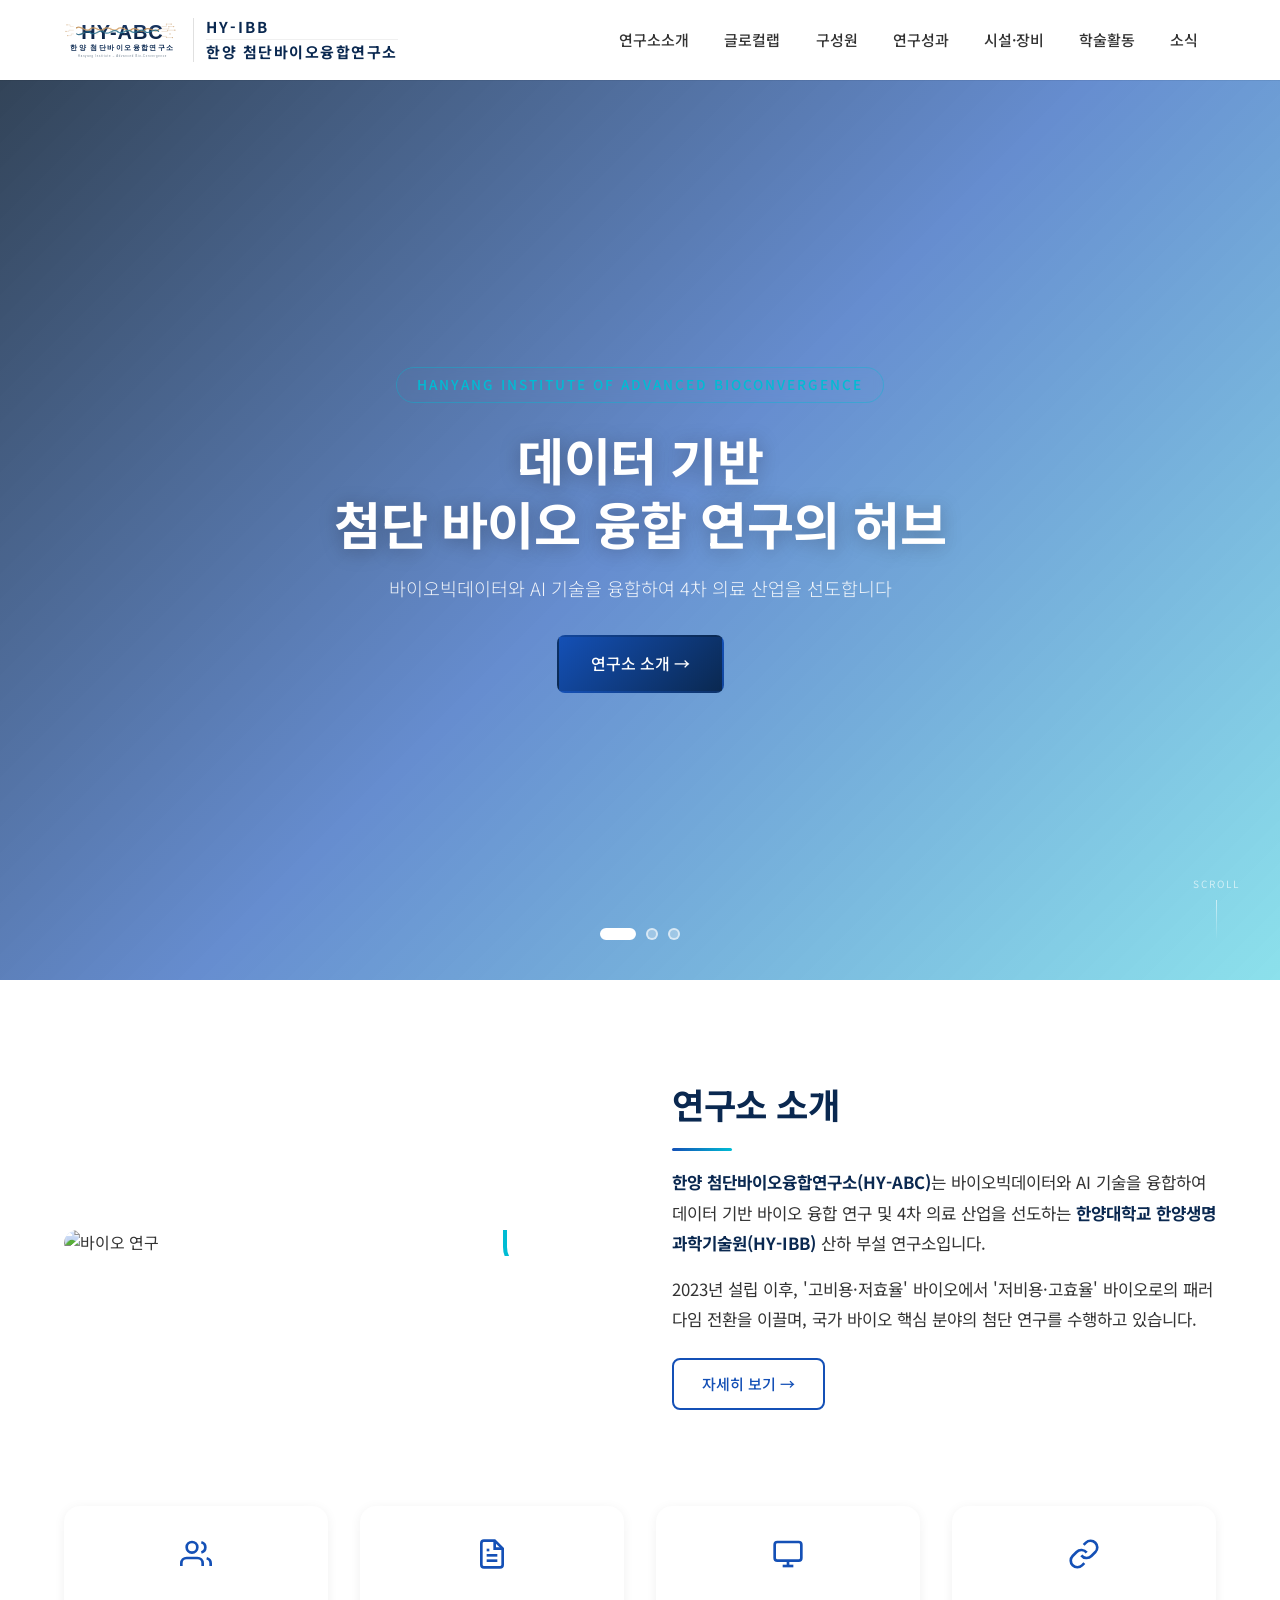
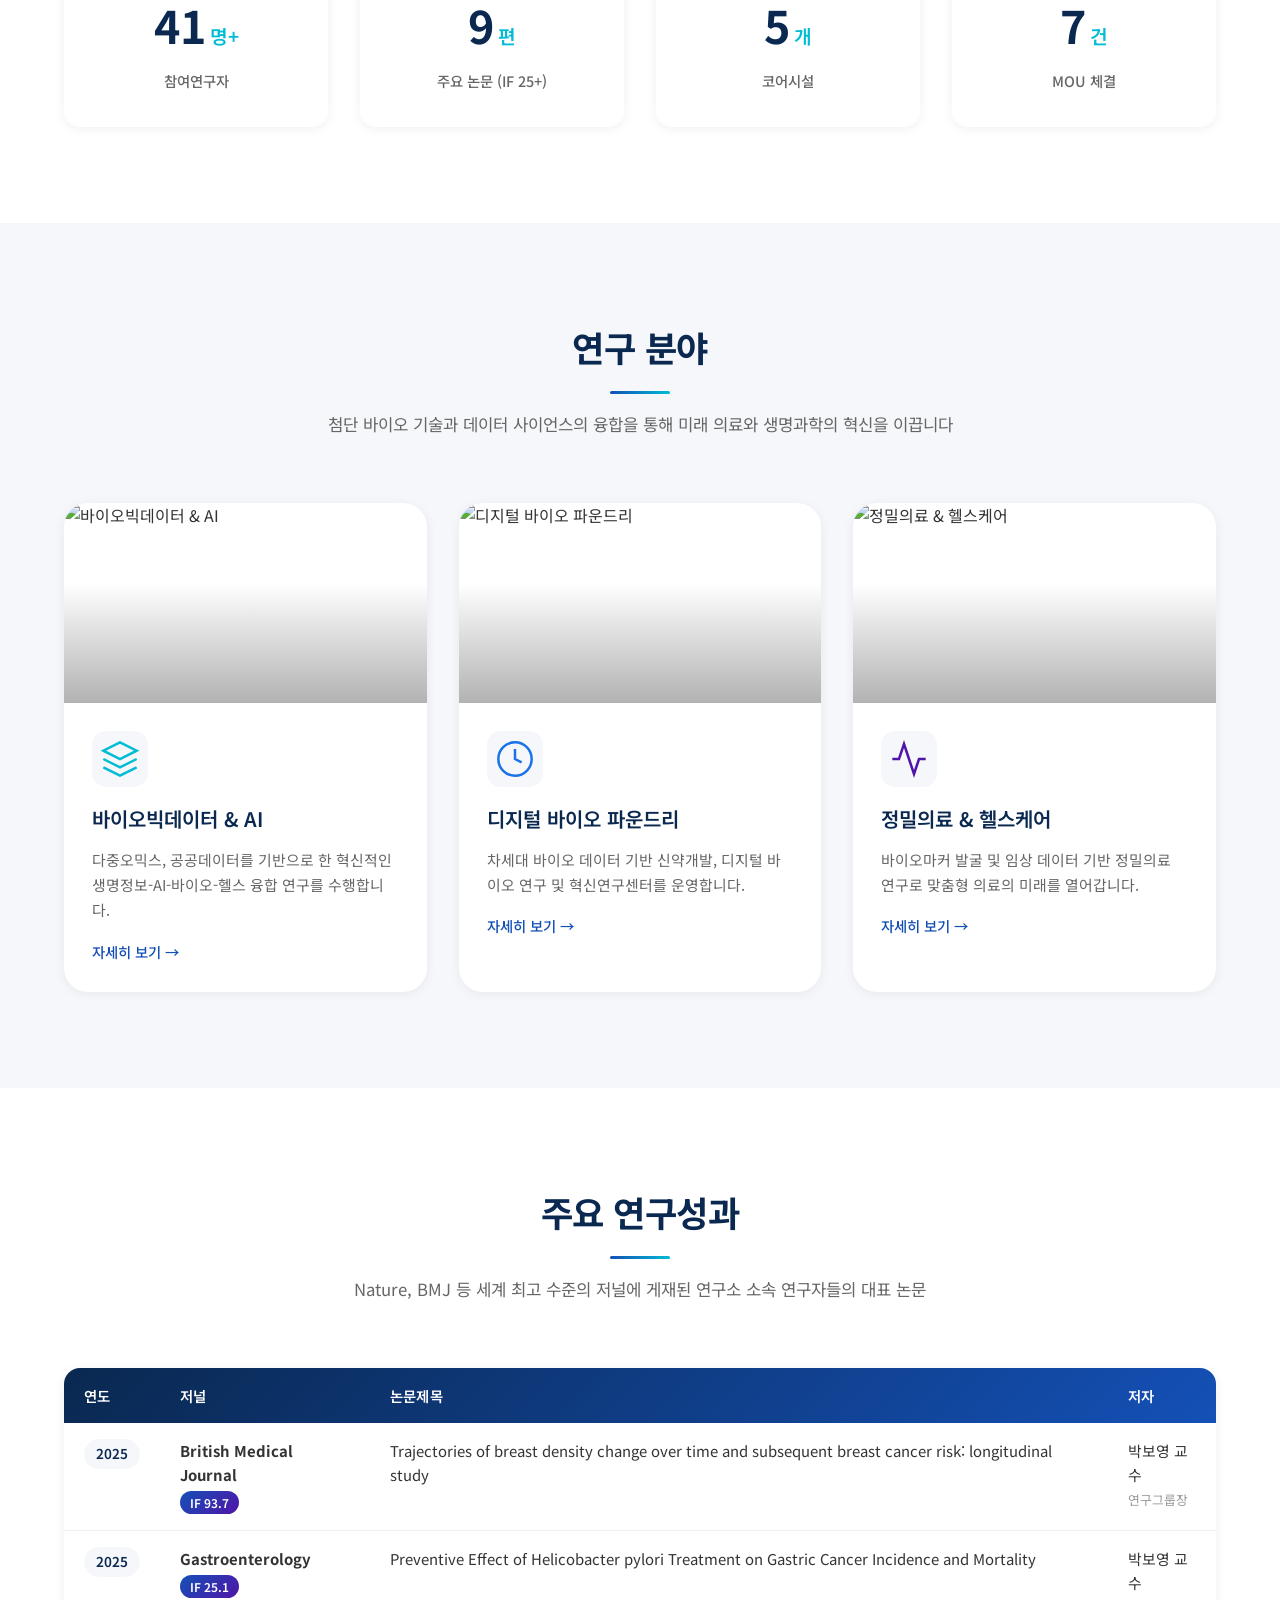
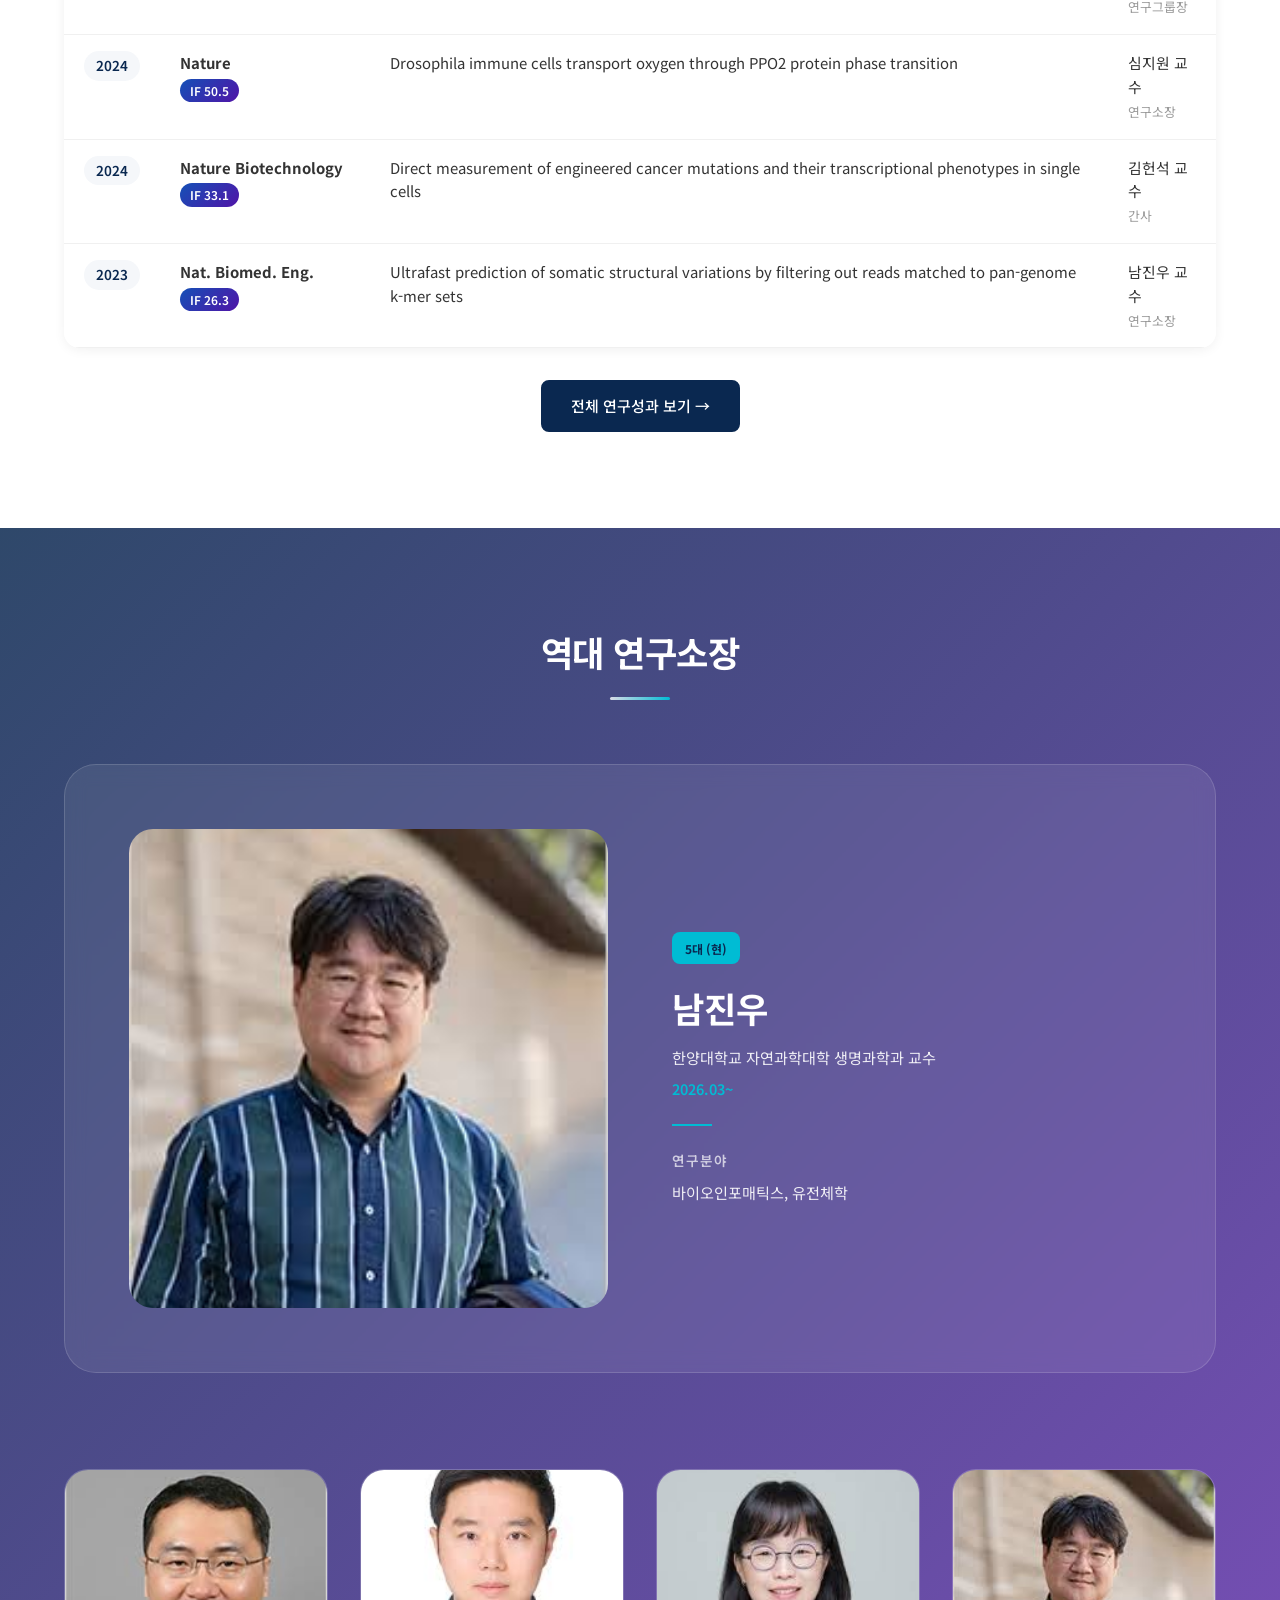
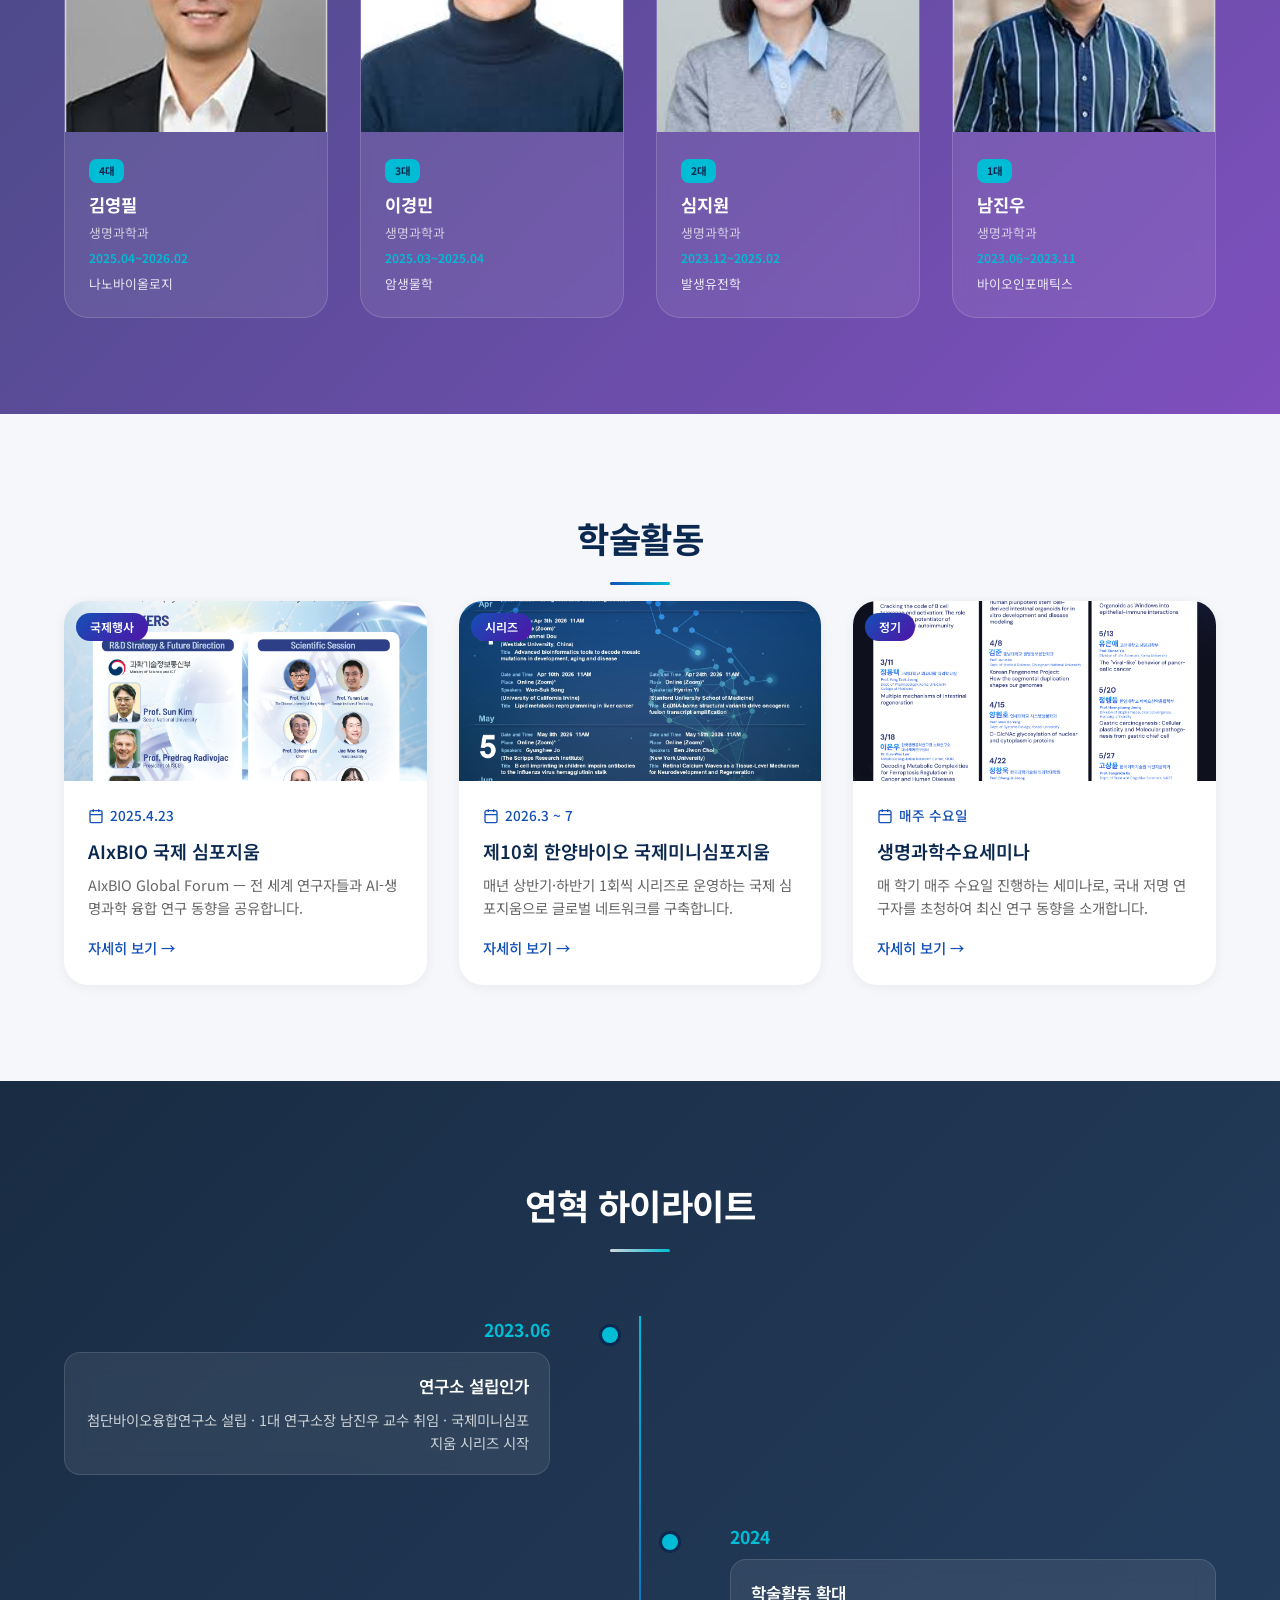
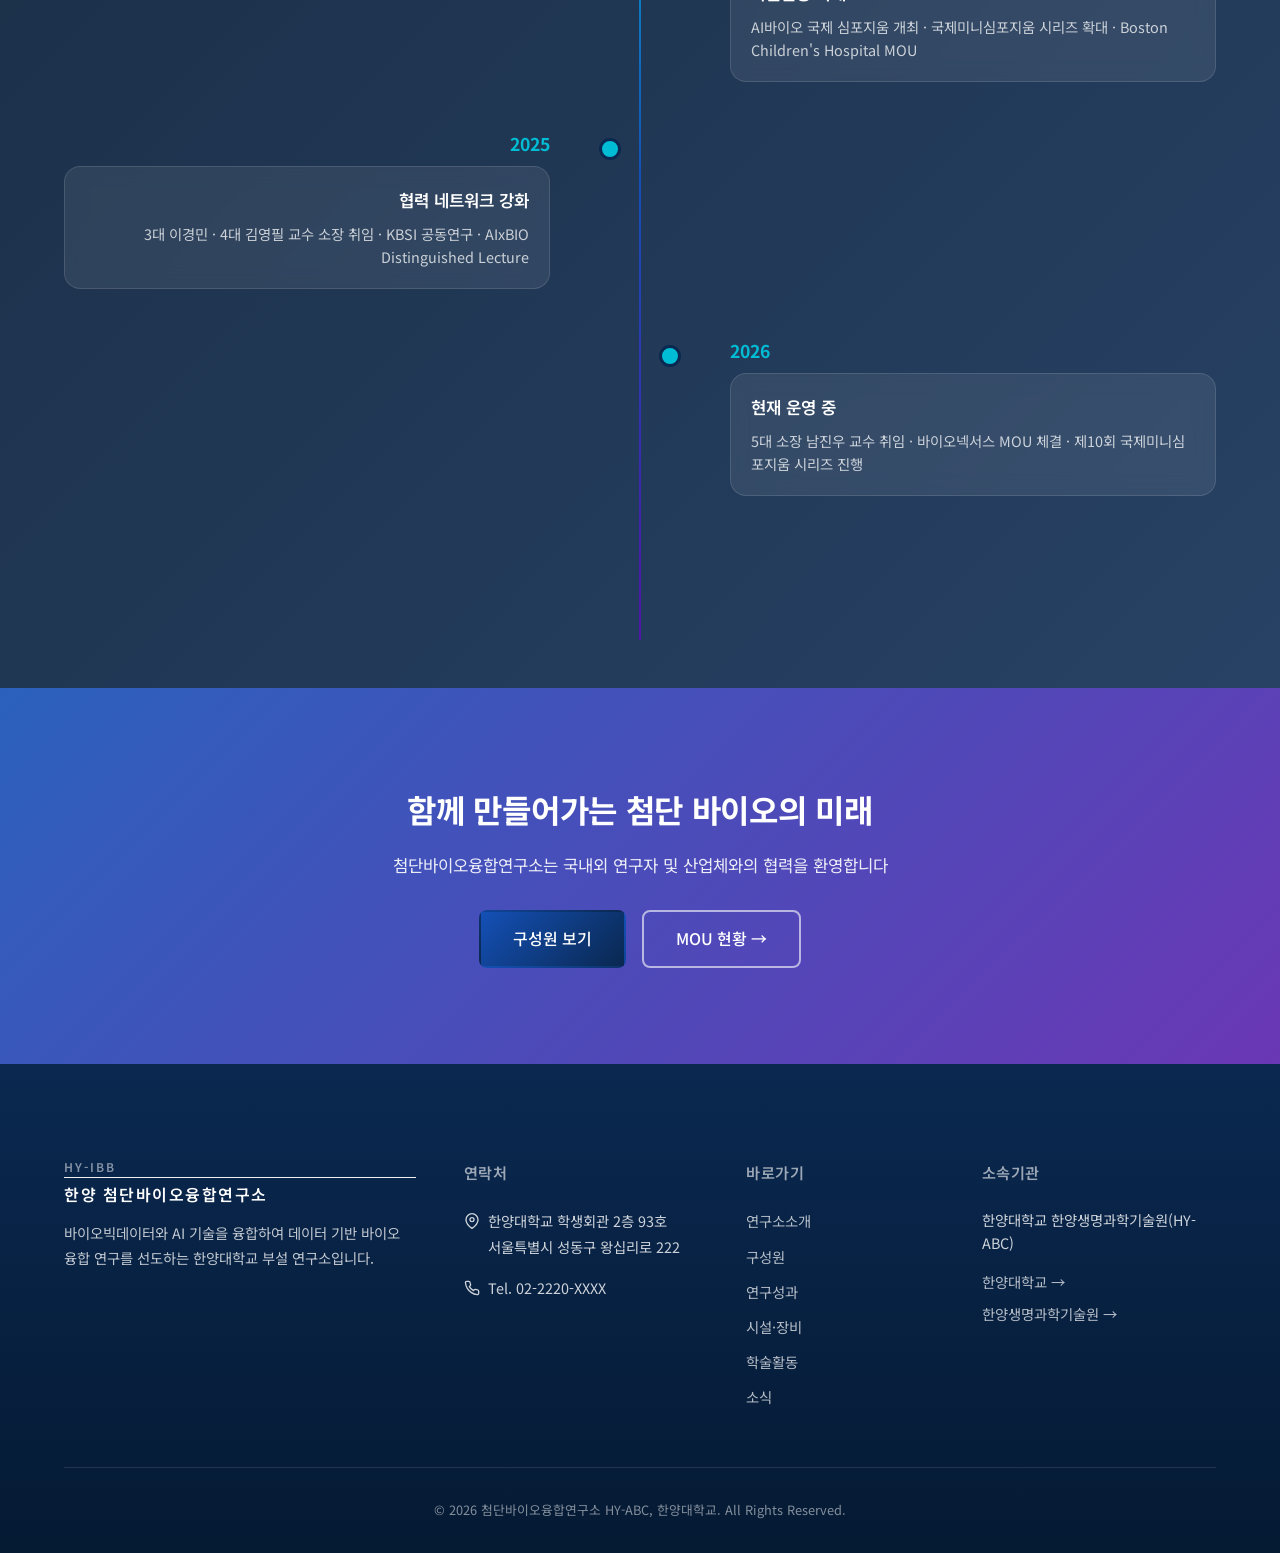
==== index.html @ 15fcab8e "보도자료: 같은 날·동일 사안 기사 통합(복수 원문 링크) 13→9카드 / 소식-갤러리 섹션 및 메뉴 삭제" ====
<!DOCTYPE html>
<html lang="ko">
<head>
    <meta charset="UTF-8">
    <meta name="viewport" content="width=device-width, initial-scale=1.0">
    <meta name="description" content="첨단바이오융합연구소(HY-ABC)는 바이오빅데이터와 AI 기술을 융합하여 데이터 기반 바이오 융합 연구를 선도하는 한양대학교 부설 연구소입니다.">
    <meta name="keywords" content="첨단바이오융합연구소, HY-ABC, 한양대학교, 바이오융합, AI, 생명과학">
    <meta name="author" content="HanYang Institute of Advanced BioConvergence">

    <!-- Open Graph Tags -->
    <meta property="og:type" content="website">
    <meta property="og:url" content="http://hi-abc.hanyang.ac.kr/">
    <meta property="og:title" content="첨단바이오융합연구소 - 한양대학교">
    <meta property="og:description" content="바이오빅데이터와 AI 기술을 융합하여 데이터 기반 바이오 융합 연구를 선도합니다.">
    <meta property="og:site_name" content="HY-ABC">

    <!-- Twitter Card Tags -->
    <meta name="twitter:card" content="summary_large_image">
    <meta name="twitter:title" content="첨단바이오융합연구소 - 한양대학교">
    <meta name="twitter:description" content="바이오빅데이터와 AI 기술을 융합하여 데이터 기반 바이오 융합 연구를 선도합니다.">

    <title>첨단바이오융합연구소 - HY-ABC, 한양대학교</title>

    <!-- Google Fonts -->
    <link rel="preconnect" href="https://fonts.googleapis.com">
    <link rel="preconnect" href="https://fonts.gstatic.com" crossorigin>
    <link href="https://fonts.googleapis.com/css2?family=Noto+Sans+KR:wght@300;400;500;600;700;900&display=swap" rel="stylesheet">

    <!-- CSS -->
    <link rel="stylesheet" href="css/style.css">
</head>
<body>
    <!-- Navigation -->
    <nav class="navbar navbar-main">
        <div class="container">
            <div class="navbar-brand">
                <a href="/" class="logo">
                    <img src="images/logo-hyabc.svg" alt="HY-ABC 한양 첨단바이오융합연구소" class="logo-img" style="height: 44px; width: auto;">
                    <span class="logo-text-group">
                        <span class="logo-subtitle">HY-IBB</span>
                        <span class="logo-text">한양 첨단바이오융합연구소</span>
                    </span>
                </a>
            </div>

            <button class="navbar-toggle" id="navbarToggle" aria-label="메뉴 열기">
                <span></span>
                <span></span>
                <span></span>
            </button>

            <ul class="navbar-menu" id="navbarMenu">
                <li class="nav-item dropdown">
                    <a href="pages/about.html" class="nav-link">연구소소개</a>
                    <ul class="dropdown-menu">
                        <li><a href="pages/about.html#intro">인사말</a></li>
                        <li><a href="pages/about.html#vision">설립목적</a></li>
                        <li><a href="pages/about.html#history">연혁</a></li>
                        <li><a href="pages/about.html#organization">조직도</a></li>
                    </ul>
                </li>
                <li class="nav-item dropdown">
                    <a href="pages/glocallab.html" class="nav-link">글로컬랩</a>
                    <ul class="dropdown-menu">
                        <li><a href="pages/glocallab.html#overview">과제개요</a></li>
                        <li><a href="pages/glocallab.html#strategy">3대 전략</a></li>
                        <li><a href="pages/glocallab.html#groups">핵심연구그룹</a></li>
                        <li><a href="pages/glocallab.html#valley">EAST-ARC Valley</a></li>
                        <li><a href="pages/glocallab.html#goals">성과목표</a></li>
                        <li><a href="pages/glocallab.html#governance">거버넌스</a></li>
                    </ul>
                </li>
                <li class="nav-item dropdown">
                    <a href="pages/members.html" class="nav-link">구성원</a>
                    <ul class="dropdown-menu">
                        <li><a href="pages/members.html#directors">연구소장</a></li>
                        <li><a href="pages/members.html#researchers">참여연구자</a></li>
                    </ul>
                </li>
                <li class="nav-item dropdown">
                    <a href="pages/research.html" class="nav-link">연구성과</a>
                    <ul class="dropdown-menu">
                        <li><a href="pages/research.html#publications">주요논문</a></li>
                        <li><a href="pages/research.html#projects">연구과제</a></li>
                    </ul>
                </li>
                <li class="nav-item dropdown">
                    <a href="pages/facilities.html" class="nav-link">시설·장비</a>
                    <ul class="dropdown-menu">
                        <li><a href="pages/facilities.html#infrastructure">인프라현황</a></li>
                        <li><a href="pages/facilities.html#core">코어시설</a></li>
                        <li><a href="pages/facilities.html#openlab">오픈랩</a></li>
                    </ul>
                </li>
                <li class="nav-item dropdown">
                    <a href="pages/activities.html" class="nav-link">학술활동</a>
                    <ul class="dropdown-menu">
                        <li><a href="pages/activities.html#symposium">국제심포지움</a></li>
                        <li><a href="pages/activities.html#minisymposium">미니심포지움</a></li>
                        <li><a href="pages/activities.html#seminar">세미나</a></li>
                        <li><a href="pages/activities.html#workshop">워크숍</a></li>
                    </ul>
                </li>
                <li class="nav-item dropdown">
                    <a href="pages/news.html" class="nav-link">소식</a>
                    <ul class="dropdown-menu">
                        <li><a href="pages/news.html#notice">공지사항</a></li>
                        <li><a href="pages/news.html#press">보도자료</a></li>
                        <li><a href="pages/news.html#mou">MOU</a></li>
                        <li><a href="pages/news.html#publications">발간물</a></li>
                    </ul>
                </li>
            </ul>
        </div>
    </nav>

    <!-- Hero Slider Section -->
    <section class="hero-slider" id="heroSlider">
        <!-- Slide 1: DNA/Genomics -->
        <div class="hero-slide active">
            <div class="hero-bg-image" style="background-image: url('https://images.unsplash.com/photo-1532187863486-abf9dbad1b69?w=1920&q=80');"></div>
            <div class="hero-overlay hero-overlay-blue"></div>
            <div class="hero-content">
                <p class="hero-tag">HanYang Institute of Advanced BioConvergence</p>
                <h1 class="hero-title">데이터 기반<br>첨단 바이오 융합 연구의 허브</h1>
                <p class="hero-subtitle">바이오빅데이터와 AI 기술을 융합하여 4차 의료 산업을 선도합니다</p>
                <a href="pages/about.html" class="btn btn-hero btn-primary">연구소 소개 →</a>
            </div>
        </div>

        <!-- Slide 2: AI & Data -->
        <div class="hero-slide">
            <div class="hero-bg-image" style="background-image: url('https://images.unsplash.com/photo-1507003211169-0a1dd7228f2d?w=1920&q=80');"></div>
            <div class="hero-overlay hero-overlay-purple"></div>
            <div class="hero-content">
                <p class="hero-tag">AIxBIO International Symposium</p>
                <h1 class="hero-title">AIxBIO:<br>AI와 생명과학의 만남</h1>
                <p class="hero-subtitle">국제 심포지움 및 미니심포지움 시리즈 운영</p>
                <a href="pages/activities.html" class="btn btn-hero btn-primary">학술활동 보기 →</a>
            </div>
        </div>

        <!-- Slide 3: Lab Infrastructure -->
        <div class="hero-slide">
            <div class="hero-bg-image" style="background-image: url('https://images.unsplash.com/photo-1581093458791-9d42e3c7e117?w=1920&q=80');"></div>
            <div class="hero-overlay hero-overlay-teal"></div>
            <div class="hero-content">
                <p class="hero-tag">Core Research Facilities</p>
                <h1 class="hero-title">세계적 수준의<br>연구 인프라</h1>
                <p class="hero-subtitle">유전체 · 이미징 · 컴퓨팅 · 바이오뱅킹 코어 시설 운영</p>
                <a href="pages/facilities.html" class="btn btn-hero btn-primary">시설 안내 →</a>
            </div>
        </div>

        <!-- Slider Controls -->
        <div class="slider-controls">
            <button class="slider-dot active" data-slide="0" aria-label="슬라이드 1"></button>
            <button class="slider-dot" data-slide="1" aria-label="슬라이드 2"></button>
            <button class="slider-dot" data-slide="2" aria-label="슬라이드 3"></button>
        </div>

        <!-- Scroll indicator -->
        <div class="scroll-indicator">
            <span>SCROLL</span>
            <div class="scroll-line"></div>
        </div>
    </section>

    <!-- About Brief Section -->
    <section class="section section-about animate-on-scroll" id="aboutSection">
        <div class="container">
            <div class="about-content-grid">
                <div class="about-image-col">
                    <div class="about-image-wrapper">
                        <img src="https://images.unsplash.com/photo-1582719471384-894fbb16e074?w=800&q=80" alt="바이오 연구" class="about-main-image" loading="lazy">
                        <div class="about-image-accent"></div>
                    </div>
                </div>
                <div class="about-text-col">
                    <h2 class="section-title section-title-left">연구소 소개</h2>
                    <p class="intro-text intro-text-left">
                        <strong>한양 첨단바이오융합연구소(HY-ABC)</strong>는 바이오빅데이터와 AI 기술을 융합하여 데이터 기반 바이오 융합 연구 및 4차 의료 산업을 선도하는 <strong>한양대학교 한양생명과학기술원(HY-IBB)</strong> 산하 부설 연구소입니다.
                    </p>
                    <p class="intro-text intro-text-left" style="margin-top: 1rem;">
                        2023년 설립 이후, '고비용·저효율' 바이오에서 '저비용·고효율' 바이오로의 패러다임 전환을 이끌며, 국가 바이오 핵심 분야의 첨단 연구를 수행하고 있습니다.
                    </p>
                    <a href="pages/about.html" class="btn btn-outline" style="margin-top: 1.5rem;">자세히 보기 →</a>
                </div>
            </div>

            <div class="stats-grid animate-on-scroll" id="statsGrid">
                <div class="stat-card">
                    <div class="stat-icon">
                        <svg width="32" height="32" viewBox="0 0 24 24" fill="none" stroke="#1450b6" stroke-width="2"><path d="M17 21v-2a4 4 0 0 0-4-4H5a4 4 0 0 0-4 4v2"/><circle cx="9" cy="7" r="4"/><path d="M23 21v-2a4 4 0 0 0-3-3.87"/><path d="M16 3.13a4 4 0 0 1 0 7.75"/></svg>
                    </div>
                    <div class="stat-number" data-target="41">0</div>
                    <span class="stat-unit">명+</span>
                    <p class="stat-label">참여연구자</p>
                </div>
                <div class="stat-card">
                    <div class="stat-icon">
                        <svg width="32" height="32" viewBox="0 0 24 24" fill="none" stroke="#1450b6" stroke-width="2"><path d="M14 2H6a2 2 0 0 0-2 2v16a2 2 0 0 0 2 2h12a2 2 0 0 0 2-2V8z"/><path d="M14 2v6h6"/><path d="M16 13H8"/><path d="M16 17H8"/><path d="M10 9H8"/></svg>
                    </div>
                    <div class="stat-number" data-target="9">0</div>
                    <span class="stat-unit">편</span>
                    <p class="stat-label">주요 논문 (IF 25+)</p>
                </div>
                <div class="stat-card">
                    <div class="stat-icon">
                        <svg width="32" height="32" viewBox="0 0 24 24" fill="none" stroke="#1450b6" stroke-width="2"><rect x="2" y="3" width="20" height="14" rx="2" ry="2"/><line x1="8" y1="21" x2="16" y2="21"/><line x1="12" y1="17" x2="12" y2="21"/></svg>
                    </div>
                    <div class="stat-number" data-target="5">0</div>
                    <span class="stat-unit">개</span>
                    <p class="stat-label">코어시설</p>
                </div>
                <div class="stat-card">
                    <div class="stat-icon">
                        <svg width="32" height="32" viewBox="0 0 24 24" fill="none" stroke="#1450b6" stroke-width="2"><path d="M10 13a5 5 0 0 0 7.54.54l3-3a5 5 0 0 0-7.07-7.07l-1.72 1.71"/><path d="M14 11a5 5 0 0 0-7.54-.54l-3 3a5 5 0 0 0 7.07 7.07l1.71-1.71"/></svg>
                    </div>
                    <div class="stat-number" data-target="7">0</div>
                    <span class="stat-unit">건</span>
                    <p class="stat-label">MOU 체결</p>
                </div>
            </div>
        </div>
    </section>

    <!-- Research Areas Section -->
    <section class="section section-research-areas animate-on-scroll">
        <div class="container">
            <h2 class="section-title">연구 분야</h2>
            <p class="section-desc">첨단 바이오 기술과 데이터 사이언스의 융합을 통해 미래 의료와 생명과학의 혁신을 이끕니다</p>

            <div class="research-grid">
                <div class="research-card animate-card">
                    <div class="research-card-image">
                        <img src="https://images.unsplash.com/photo-1614935151651-0bea6508db6b?w=600&q=80" alt="바이오빅데이터 & AI" loading="lazy">
                        <div class="research-card-image-overlay"></div>
                    </div>
                    <div class="research-card-body">
                        <div class="research-card-icon">
                            <svg width="40" height="40" viewBox="0 0 24 24" fill="none" stroke="#00bcd4" stroke-width="1.5"><path d="M12 2L2 7l10 5 10-5-10-5z"/><path d="M2 17l10 5 10-5"/><path d="M2 12l10 5 10-5"/></svg>
                        </div>
                        <h3>바이오빅데이터 & AI</h3>
                        <p>다중오믹스, 공공데이터를 기반으로 한 혁신적인 생명정보-AI-바이오-헬스 융합 연구를 수행합니다.</p>
                        <span class="research-card-link">자세히 보기 →</span>
                    </div>
                </div>

                <div class="research-card animate-card">
                    <div class="research-card-image">
                        <img src="https://images.unsplash.com/photo-1579154204601-01588f351e67?w=600&q=80" alt="디지털 바이오 파운드리" loading="lazy">
                        <div class="research-card-image-overlay"></div>
                    </div>
                    <div class="research-card-body">
                        <div class="research-card-icon">
                            <svg width="40" height="40" viewBox="0 0 24 24" fill="none" stroke="#1a73e8" stroke-width="1.5"><circle cx="12" cy="12" r="10"/><path d="M12 6v6l4 2"/></svg>
                        </div>
                        <h3>디지털 바이오 파운드리</h3>
                        <p>차세대 바이오 데이터 기반 신약개발, 디지털 바이오 연구 및 혁신연구센터를 운영합니다.</p>
                        <span class="research-card-link">자세히 보기 →</span>
                    </div>
                </div>

                <div class="research-card animate-card">
                    <div class="research-card-image">
                        <img src="https://images.unsplash.com/photo-1576086213369-97a306d36557?w=600&q=80" alt="정밀의료 & 헬스케어" loading="lazy">
                        <div class="research-card-image-overlay"></div>
                    </div>
                    <div class="research-card-body">
                        <div class="research-card-icon">
                            <svg width="40" height="40" viewBox="0 0 24 24" fill="none" stroke="#5014a8" stroke-width="1.5"><path d="M22 12h-4l-3 9L9 3l-3 9H2"/></svg>
                        </div>
                        <h3>정밀의료 & 헬스케어</h3>
                        <p>바이오마커 발굴 및 임상 데이터 기반 정밀의료 연구로 맞춤형 의료의 미래를 열어갑니다.</p>
                        <span class="research-card-link">자세히 보기 →</span>
                    </div>
                </div>
            </div>
        </div>
    </section>

    <!-- Key Publications Section -->
    <section class="section section-publications animate-on-scroll" id="publicationsSection">
        <div class="container">
            <h2 class="section-title">주요 연구성과</h2>
            <p class="section-desc">Nature, BMJ 등 세계 최고 수준의 저널에 게재된 연구소 소속 연구자들의 대표 논문</p>

            <div class="publications-table-wrapper">
                <table class="publications-table">
                    <thead>
                        <tr>
                            <th>연도</th>
                            <th>저널</th>
                            <th>논문제목</th>
                            <th>저자</th>
                        </tr>
                    </thead>
                    <tbody>
                        <tr>
                            <td><span class="year-badge">2025</span></td>
                            <td><strong>British Medical Journal</strong><br><span class="impact-factor">IF 93.7</span></td>
                            <td>Trajectories of breast density change over time and subsequent breast cancer risk: longitudinal study</td>
                            <td>박보영 교수<br><small class="text-muted">연구그룹장</small></td>
                        </tr>
                        <tr>
                            <td><span class="year-badge">2025</span></td>
                            <td><strong>Gastroenterology</strong><br><span class="impact-factor">IF 25.1</span></td>
                            <td>Preventive Effect of Helicobacter pylori Treatment on Gastric Cancer Incidence and Mortality</td>
                            <td>박보영 교수<br><small class="text-muted">연구그룹장</small></td>
                        </tr>
                        <tr>
                            <td><span class="year-badge">2024</span></td>
                            <td><strong>Nature</strong><br><span class="impact-factor">IF 50.5</span></td>
                            <td>Drosophila immune cells transport oxygen through PPO2 protein phase transition</td>
                            <td>심지원 교수<br><small class="text-muted">연구소장</small></td>
                        </tr>
                        <tr>
                            <td><span class="year-badge">2024</span></td>
                            <td><strong>Nature Biotechnology</strong><br><span class="impact-factor">IF 33.1</span></td>
                            <td>Direct measurement of engineered cancer mutations and their transcriptional phenotypes in single cells</td>
                            <td>김헌석 교수<br><small class="text-muted">간사</small></td>
                        </tr>
                        <tr>
                            <td><span class="year-badge">2023</span></td>
                            <td><strong>Nat. Biomed. Eng.</strong><br><span class="impact-factor">IF 26.3</span></td>
                            <td>Ultrafast prediction of somatic structural variations by filtering out reads matched to pan-genome k-mer sets</td>
                            <td>남진우 교수<br><small class="text-muted">연구소장</small></td>
                        </tr>
                    </tbody>
                </table>
            </div>

            <div class="section-cta">
                <a href="pages/research.html" class="btn btn-secondary">전체 연구성과 보기 →</a>
            </div>
        </div>
    </section>

    <!-- Directors Section -->
    <section class="section section-directors animate-on-scroll" id="directorsSection">
        <div class="directors-bg-image" style="background-image: url('https://images.unsplash.com/photo-1557821552-17105176677c?w=1920&q=80');"></div>
        <div class="directors-bg-overlay"></div>
        <div class="container" style="position: relative; z-index: 2;">
            <h2 class="section-title section-title-white">역대 연구소장</h2>

            <!-- Current Director - Large Card -->
            <div class="current-director-card animate-card">
                <div class="director-card-image">
                    <img src="images/members/namjinwoo.jpg" alt="남진우 교수" loading="lazy">
                </div>
                <div class="director-card-content">
                    <div class="director-badge">5대 (현)</div>
                    <h3 class="director-name">남진우</h3>
                    <p class="director-title">한양대학교 자연과학대학 생명과학과 교수</p>
                    <p class="director-period">2026.03~</p>
                    <div class="director-divider"></div>
                    <h4 class="director-section-title">연구분야</h4>
                    <p class="director-research">바이오인포매틱스, 유전체학</p>
                </div>
            </div>

            <!-- Previous Directors - Grid -->
            <div class="previous-directors-grid">
                <!-- 4대 김영필 -->
                <div class="director-card-small animate-card">
                    <div class="director-card-small-image">
                        <img src="images/members/kimyoungpil.jpg" alt="김영필 교수" loading="lazy">
                    </div>
                    <div class="director-card-small-content">
                        <div class="director-badge-small">4대</div>
                        <h4 class="director-name-small">김영필</h4>
                        <p class="director-info-small">생명과학과</p>
                        <p class="director-period-small">2025.04~2026.02</p>
                        <p class="director-research-small">나노바이올로지</p>
                    </div>
                </div>

                <!-- 3대 이경민 -->
                <div class="director-card-small animate-card">
                    <div class="director-card-small-image">
                        <img src="images/members/leekyungmin.jpg" alt="이경민 교수" loading="lazy">
                    </div>
                    <div class="director-card-small-content">
                        <div class="director-badge-small">3대</div>
                        <h4 class="director-name-small">이경민</h4>
                        <p class="director-info-small">생명과학과</p>
                        <p class="director-period-small">2025.03~2025.04</p>
                        <p class="director-research-small">암생물학</p>
                    </div>
                </div>

                <!-- 2대 심지원 -->
                <div class="director-card-small animate-card">
                    <div class="director-card-small-image">
                        <img src="images/members/shimjiwon.jpg" alt="심지원 교수" loading="lazy">
                    </div>
                    <div class="director-card-small-content">
                        <div class="director-badge-small">2대</div>
                        <h4 class="director-name-small">심지원</h4>
                        <p class="director-info-small">생명과학과</p>
                        <p class="director-period-small">2023.12~2025.02</p>
                        <p class="director-research-small">발생유전학</p>
                    </div>
                </div>

                <!-- 1대 남진우 -->
                <div class="director-card-small animate-card">
                    <div class="director-card-small-image">
                        <img src="images/members/namjinwoo.jpg" alt="남진우 교수" loading="lazy">
                    </div>
                    <div class="director-card-small-content">
                        <div class="director-badge-small">1대</div>
                        <h4 class="director-name-small">남진우</h4>
                        <p class="director-info-small">생명과학과</p>
                        <p class="director-period-small">2023.06~2023.11</p>
                        <p class="director-research-small">바이오인포매틱스</p>
                    </div>
                </div>
            </div>
        </div>
    </section>

    <!-- Academic Activities Section -->
    <section class="section section-activities animate-on-scroll" id="activitiesSection">
        <div class="container">
            <h2 class="section-title">학술활동</h2>

            <div class="activities-grid">
                <div class="activity-card animate-card">
                    <div class="activity-card-image">
                        <img src="images/activities/symposium-2025-forum.jpg" alt="AIxBIO 국제 심포지움" loading="lazy">
                        <div class="activity-card-badge">국제행사</div>
                    </div>
                    <div class="activity-card-body">
                        <div class="activity-date-tag">
                            <svg width="16" height="16" viewBox="0 0 24 24" fill="none" stroke="currentColor" stroke-width="2"><rect x="3" y="4" width="18" height="18" rx="2" ry="2"/><line x1="16" y1="2" x2="16" y2="6"/><line x1="8" y1="2" x2="8" y2="6"/><line x1="3" y1="10" x2="21" y2="10"/></svg>
                            2025.4.23
                        </div>
                        <h3>AIxBIO 국제 심포지움</h3>
                        <p>AIxBIO Global Forum — 전 세계 연구자들과 AI-생명과학 융합 연구 동향을 공유합니다.</p>
                        <a href="pages/activities.html#symposium" class="activity-link">자세히 보기 →</a>
                    </div>
                </div>

                <div class="activity-card animate-card">
                    <div class="activity-card-image">
                        <img src="images/activities/mini-sym-10.jpg" alt="한양바이오 국제미니심포지움" loading="lazy">
                        <div class="activity-card-badge">시리즈</div>
                    </div>
                    <div class="activity-card-body">
                        <div class="activity-date-tag">
                            <svg width="16" height="16" viewBox="0 0 24 24" fill="none" stroke="currentColor" stroke-width="2"><rect x="3" y="4" width="18" height="18" rx="2" ry="2"/><line x1="16" y1="2" x2="16" y2="6"/><line x1="8" y1="2" x2="8" y2="6"/><line x1="3" y1="10" x2="21" y2="10"/></svg>
                            2026.3 ~ 7
                        </div>
                        <h3>제10회 한양바이오 국제미니심포지움</h3>
                        <p>매년 상반기·하반기 1회씩 시리즈로 운영하는 국제 심포지움으로 글로벌 네트워크를 구축합니다.</p>
                        <a href="pages/activities.html#minisymposium" class="activity-link">자세히 보기 →</a>
                    </div>
                </div>

                <div class="activity-card animate-card">
                    <div class="activity-card-image">
                        <img src="images/activities/seminar-2026-1.jpeg" alt="생명과학수요세미나" loading="lazy">
                        <div class="activity-card-badge">정기</div>
                    </div>
                    <div class="activity-card-body">
                        <div class="activity-date-tag">
                            <svg width="16" height="16" viewBox="0 0 24 24" fill="none" stroke="currentColor" stroke-width="2"><rect x="3" y="4" width="18" height="18" rx="2" ry="2"/><line x1="16" y1="2" x2="16" y2="6"/><line x1="8" y1="2" x2="8" y2="6"/><line x1="3" y1="10" x2="21" y2="10"/></svg>
                            매주 수요일
                        </div>
                        <h3>생명과학수요세미나</h3>
                        <p>매 학기 매주 수요일 진행하는 세미나로, 국내 저명 연구자를 초청하여 최신 연구 동향을 소개합니다.</p>
                        <a href="pages/activities.html#seminar" class="activity-link">자세히 보기 →</a>
                    </div>
                </div>
            </div>
        </div>
    </section>

    <!-- Timeline Section with Background -->
    <section class="section section-timeline animate-on-scroll" id="timelineSection">
        <div class="timeline-bg-image" style="background-image: url('https://images.unsplash.com/photo-1451187580459-43490279c0fa?w=1920&q=80');"></div>
        <div class="timeline-bg-overlay"></div>
        <div class="container" style="position: relative; z-index: 2;">
            <h2 class="section-title section-title-white">연혁 하이라이트</h2>

            <div class="timeline">
                <div class="timeline-item animate-card">
                    <div class="timeline-date">2023.06</div>
                    <div class="timeline-content">
                        <h4>연구소 설립인가</h4>
                        <p>첨단바이오융합연구소 설립 · 1대 연구소장 남진우 교수 취임 · 국제미니심포지움 시리즈 시작</p>
                    </div>
                </div>

                <div class="timeline-item animate-card">
                    <div class="timeline-date">2024</div>
                    <div class="timeline-content">
                        <h4>학술활동 확대</h4>
                        <p>AI바이오 국제 심포지움 개최 · 국제미니심포지움 시리즈 확대 · Boston Children's Hospital MOU</p>
                    </div>
                </div>

                <div class="timeline-item animate-card">
                    <div class="timeline-date">2025</div>
                    <div class="timeline-content">
                        <h4>협력 네트워크 강화</h4>
                        <p>3대 이경민 · 4대 김영필 교수 소장 취임 · KBSI 공동연구 · AIxBIO Distinguished Lecture</p>
                    </div>
                </div>

                <div class="timeline-item animate-card">
                    <div class="timeline-date">2026</div>
                    <div class="timeline-content">
                        <h4>현재 운영 중</h4>
                        <p>5대 소장 남진우 교수 취임 · 바이오넥서스 MOU 체결 · 제10회 국제미니심포지움 시리즈 진행</p>
                    </div>
                </div>
            </div>
        </div>
    </section>

    <!-- CTA Banner -->
    <section class="section section-cta-banner">
        <div class="cta-bg-image" style="background-image: url('https://images.unsplash.com/photo-1530026405186-ed1f139313f8?w=1920&q=80');"></div>
        <div class="cta-bg-overlay"></div>
        <div class="container" style="position: relative; z-index: 2;">
            <div class="cta-banner-content">
                <h2>함께 만들어가는 첨단 바이오의 미래</h2>
                <p>첨단바이오융합연구소는 국내외 연구자 및 산업체와의 협력을 환영합니다</p>
                <div class="cta-buttons">
                    <a href="pages/members.html" class="btn btn-hero btn-primary">구성원 보기</a>
                    <a href="pages/news.html#mou" class="btn btn-hero btn-outline-white">MOU 현황 →</a>
                </div>
            </div>
        </div>
    </section>

    <!-- Footer -->
    <footer class="footer">
        <div class="container">
            <div class="footer-grid">
                <div class="footer-column footer-about">
                    <div class="footer-logo">
                        <span class="logo-subtitle">HY-IBB</span>
                        <span class="logo-text">한양 첨단바이오융합연구소</span>
                    </div>
                    <p class="footer-description">바이오빅데이터와 AI 기술을 융합하여 데이터 기반 바이오 융합 연구를 선도하는 한양대학교 부설 연구소입니다.</p>
                </div>

                <div class="footer-column footer-contact">
                    <h4>연락처</h4>
                    <p class="address">
                        <svg width="16" height="16" viewBox="0 0 24 24" fill="none" stroke="currentColor" stroke-width="2" style="vertical-align: -2px; margin-right: 4px;"><path d="M21 10c0 7-9 13-9 13s-9-6-9-13a9 9 0 0 1 18 0z"/><circle cx="12" cy="10" r="3"/></svg>
                        한양대학교 학생회관 2층 93호<br>
                        <span style="margin-left: 24px;">서울특별시 성동구 왕십리로 222</span>
                    </p>
                    <p class="phone">
                        <svg width="16" height="16" viewBox="0 0 24 24" fill="none" stroke="currentColor" stroke-width="2" style="vertical-align: -2px; margin-right: 4px;"><path d="M22 16.92v3a2 2 0 0 1-2.18 2 19.79 19.79 0 0 1-8.63-3.07 19.5 19.5 0 0 1-6-6 19.79 19.79 0 0 1-3.07-8.67A2 2 0 0 1 4.11 2h3a2 2 0 0 1 2 1.72 12.84 12.84 0 0 0 .7 2.81 2 2 0 0 1-.45 2.11L8.09 9.91a16 16 0 0 0 6 6l1.27-1.27a2 2 0 0 1 2.11-.45 12.84 12.84 0 0 0 2.81.7A2 2 0 0 1 22 16.92z"/></svg>
                        Tel. 02-2220-XXXX
                    </p>
                </div>

                <div class="footer-column footer-links">
                    <h4>바로가기</h4>
                    <ul>
                        <li><a href="pages/about.html">연구소소개</a></li>
                        <li><a href="pages/members.html">구성원</a></li>
                        <li><a href="pages/research.html">연구성과</a></li>
                        <li><a href="pages/facilities.html">시설·장비</a></li>
                        <li><a href="pages/activities.html">학술활동</a></li>
                        <li><a href="pages/news.html">소식</a></li>
                    </ul>
                </div>

                <div class="footer-column footer-affiliation">
                    <h4>소속기관</h4>
                    <p>한양대학교 한양생명과학기술원(HY-ABC)</p>
                    <div class="footer-ext-links">
                        <a href="https://www.hanyang.ac.kr" target="_blank" rel="noopener noreferrer">한양대학교 →</a>
                        <a href="http://hy-ibb.hanyang.ac.kr" target="_blank" rel="noopener noreferrer">한양생명과학기술원 →</a>
                    </div>
                </div>
            </div>

            <div class="footer-bottom">
                <p class="copyright">&copy; 2026 첨단바이오융합연구소 HY-ABC, 한양대학교. All Rights Reserved.</p>
            </div>
        </div>
    </footer>

    <!-- JavaScript -->
    <script src="js/main.js"></script>
</body>
</html>
---- css/style.css ----
/* ============================================
   HI-ABC Website - Main Stylesheet
   첨단바이오융합연구소 (Advanced Bio-Convergence Institute)
   ============================================ */

* {
    margin: 0;
    padding: 0;
    box-sizing: border-box;
}

/* ============================================
   CSS Variables & Theme
   ============================================ */
:root {
    --color-primary: #0a2850;
    --color-primary-light: #1450b6;
    --color-primary-dark: #051a33;
    --color-secondary: #5014a8;
    --color-accent: #00bcd4;
    --color-accent-light: #2db887;
    --color-text: #333333;
    --color-text-light: #666666;
    --color-text-lighter: #999999;
    --color-bg: #ffffff;
    --color-bg-light: #f5f7fa;
    --color-bg-dark: #1a1a1a;
    --color-border: #e0e0e0;
    --color-border-light: #f0f0f0;
    --color-shadow: rgba(0, 0, 0, 0.1);
    --color-shadow-dark: rgba(0, 0, 0, 0.2);

    --font-family: 'Noto Sans KR', -apple-system, BlinkMacSystemFont, sans-serif;
    --font-weight-light: 300;
    --font-weight-normal: 400;
    --font-weight-medium: 500;
    --font-weight-semibold: 600;
    --font-weight-bold: 700;
    --font-weight-extrabold: 900;

    --spacing-xs: 0.5rem;
    --spacing-sm: 1rem;
    --spacing-md: 1.5rem;
    --spacing-lg: 2rem;
    --spacing-xl: 3rem;
    --spacing-2xl: 4rem;
    --spacing-3xl: 6rem;

    --border-radius-sm: 0.5rem;
    --border-radius-md: 1rem;
    --border-radius-lg: 1.5rem;
    --border-radius-xl: 2rem;

    --transition-fast: 0.2s ease;
    --transition-normal: 0.3s ease;
    --transition-slow: 0.5s ease;

    --shadow-sm: 0 1px 3px var(--color-shadow);
    --shadow-md: 0 4px 12px var(--color-shadow);
    --shadow-lg: 0 12px 32px var(--color-shadow-dark);
    --shadow-xl: 0 20px 48px rgba(0, 0, 0, 0.15);
}

/* ============================================
   Base Styles
   ============================================ */
html {
    scroll-behavior: smooth;
}

body {
    font-family: var(--font-family);
    font-size: 16px;
    font-weight: var(--font-weight-normal);
    line-height: 1.6;
    color: var(--color-text);
    background-color: var(--color-bg);
    overflow-x: hidden;
}

a {
    color: var(--color-primary-light);
    text-decoration: none;
    transition: color var(--transition-normal);
}

a:hover {
    color: var(--color-primary);
}

img {
    max-width: 100%;
    height: auto;
}

/* ============================================
   Container
   ============================================ */
.container {
    max-width: 1200px;
    margin: 0 auto;
    padding: 0 var(--spacing-md);
}

/* ============================================
   Navigation Bar
   ============================================ */
.navbar-main {
    position: sticky;
    top: 0;
    z-index: 1000;
    background-color: rgba(255, 255, 255, 0.97);
    backdrop-filter: blur(12px);
    -webkit-backdrop-filter: blur(12px);
    box-shadow: 0 1px 0 rgba(0,0,0,0.06);
    transition: box-shadow var(--transition-normal);
}

.navbar-main.scrolled {
    box-shadow: var(--shadow-md);
}

.navbar-main .container {
    display: flex;
    justify-content: space-between;
    align-items: center;
    height: 80px;
}

.navbar-brand {
    flex-shrink: 0;
}

.logo {
    display: flex;
    align-items: center;
    gap: 0.75rem;
    transition: transform var(--transition-normal);
}

.logo:hover {
    transform: translateY(-1px);
}

.logo-icon {
    flex-shrink: 0;
}

.logo-text-group {
    display: flex;
    flex-direction: column;
    justify-content: center;
    gap: 0;
    border-left: 1.5px solid var(--color-border);
    padding-left: 0.75rem;
    margin-left: 0.15rem;
    height: 44px;
}

.logo-text {
    font-size: 14px;
    font-weight: var(--font-weight-semibold);
    color: var(--color-primary);
    letter-spacing: 1.5px;
    line-height: 1.3;
}

.logo-subtitle {
    font-size: 9px;
    font-weight: var(--font-weight-semibold);
    color: var(--color-text-lighter);
    letter-spacing: 2px;
    text-transform: uppercase;
    line-height: 1.2;
    margin-bottom: 2px;
    padding-bottom: 3px;
    border-bottom: 0.5px solid var(--color-border-light);
}

.navbar-menu {
    display: flex;
    list-style: none;
    gap: 0;
    margin: 0;
    padding: 0;
}

.nav-item {
    position: relative;
}

.nav-link {
    display: block;
    padding: var(--spacing-sm) 1.1rem;
    font-weight: var(--font-weight-medium);
    font-size: 15px;
    color: var(--color-text);
    transition: color var(--transition-normal);
    position: relative;
}

.nav-link:after {
    content: '';
    position: absolute;
    bottom: 0;
    left: 50%;
    width: 0;
    height: 2px;
    background: linear-gradient(90deg, var(--color-primary-light), var(--color-accent));
    transform: translateX(-50%);
    transition: width var(--transition-normal);
}

.nav-link:hover {
    color: var(--color-primary-light);
}

.nav-link:hover:after,
.nav-link:focus:after {
    width: 70%;
}

.dropdown-menu {
    position: absolute;
    top: 100%;
    left: 0;
    background-color: var(--color-bg);
    border: 1px solid var(--color-border-light);
    border-radius: var(--border-radius-sm);
    min-width: 180px;
    opacity: 0;
    visibility: hidden;
    transform: translateY(-8px);
    transition: all var(--transition-normal);
    list-style: none;
    box-shadow: var(--shadow-lg);
    margin-top: 0;
    overflow: hidden;
}

.nav-item:hover .dropdown-menu {
    opacity: 1;
    visibility: visible;
    transform: translateY(0);
}

.dropdown-menu li {
    border-bottom: 1px solid var(--color-border-light);
}

.dropdown-menu li:last-child {
    border-bottom: none;
}

.dropdown-menu a {
    display: block;
    padding: 0.75rem 1.2rem;
    color: var(--color-text);
    font-size: 14px;
    transition: all var(--transition-fast);
}

.dropdown-menu a:hover {
    background-color: var(--color-bg-light);
    color: var(--color-primary-light);
    padding-left: 1.5rem;
}

.navbar-toggle {
    display: none;
    flex-direction: column;
    gap: 5px;
    background: none;
    border: none;
    cursor: pointer;
    padding: var(--spacing-sm);
}

.navbar-toggle span {
    width: 24px;
    height: 2.5px;
    background-color: var(--color-primary);
    border-radius: 2px;
    transition: all var(--transition-normal);
}

.navbar-toggle.active span:nth-child(1) {
    transform: rotate(45deg) translate(5px, 5px);
}

.navbar-toggle.active span:nth-child(2) {
    opacity: 0;
}

.navbar-toggle.active span:nth-child(3) {
    transform: rotate(-45deg) translate(5px, -5px);
}

/* ============================================
   Hero Slider - with Background Images
   ============================================ */
.hero-slider {
    position: relative;
    width: 100%;
    height: 100vh;
    min-height: 600px;
    overflow: hidden;
}

.hero-slide {
    position: absolute;
    width: 100%;
    height: 100%;
    top: 0;
    left: 0;
    opacity: 0;
    transition: opacity 1s ease-in-out;
    display: flex;
    align-items: center;
    justify-content: center;
}

.hero-slide.active {
    opacity: 1;
}

.hero-bg-image {
    position: absolute;
    width: 100%;
    height: 100%;
    top: 0;
    left: 0;
    background-size: cover;
    background-position: center;
    transition: transform 8s ease-out;
}

.hero-slide.active .hero-bg-image {
    transform: scale(1.05);
}

.hero-overlay {
    position: absolute;
    width: 100%;
    height: 100%;
    top: 0;
    left: 0;
    z-index: 1;
}

.hero-overlay-blue {
    background: linear-gradient(135deg, rgba(5, 26, 51, 0.82) 0%, rgba(20, 80, 182, 0.65) 50%, rgba(0, 188, 212, 0.45) 100%);
}

.hero-overlay-purple {
    background: linear-gradient(135deg, rgba(30, 10, 60, 0.82) 0%, rgba(80, 20, 168, 0.65) 50%, rgba(20, 80, 182, 0.45) 100%);
}

.hero-overlay-teal {
    background: linear-gradient(135deg, rgba(5, 26, 51, 0.82) 0%, rgba(0, 100, 80, 0.65) 50%, rgba(0, 188, 212, 0.45) 100%);
}

.hero-content {
    text-align: center;
    color: white;
    z-index: 2;
    padding: 0 var(--spacing-lg);
    max-width: 900px;
}

.hero-tag {
    display: inline-block;
    font-size: 0.85rem;
    font-weight: var(--font-weight-medium);
    letter-spacing: 2px;
    text-transform: uppercase;
    color: var(--color-accent);
    margin-bottom: 1.5rem;
    padding: 6px 20px;
    border: 1px solid rgba(0, 188, 212, 0.4);
    border-radius: 30px;
    backdrop-filter: blur(4px);
}

.hero-title {
    font-size: 3.2rem;
    font-weight: var(--font-weight-bold);
    margin-bottom: 1.2rem;
    line-height: 1.25;
    text-shadow: 0 2px 20px rgba(0, 0, 0, 0.3);
    letter-spacing: -0.5px;
}

.hero-subtitle {
    font-size: 1.15rem;
    font-weight: var(--font-weight-light);
    margin-bottom: var(--spacing-lg);
    opacity: 0.9;
    line-height: 1.6;
}

.slider-controls {
    position: absolute;
    bottom: 40px;
    left: 50%;
    transform: translateX(-50%);
    display: flex;
    gap: 10px;
    z-index: 100;
}

.slider-dot {
    width: 12px;
    height: 12px;
    border-radius: 50%;
    background-color: rgba(255, 255, 255, 0.3);
    border: 2px solid rgba(255, 255, 255, 0.6);
    cursor: pointer;
    transition: all var(--transition-normal);
}

.slider-dot:hover {
    background-color: rgba(255, 255, 255, 0.5);
}

.slider-dot.active {
    background-color: white;
    width: 36px;
    border-radius: 6px;
    border-color: white;
}

.scroll-indicator {
    position: absolute;
    bottom: 40px;
    right: 40px;
    display: flex;
    flex-direction: column;
    align-items: center;
    gap: 8px;
    z-index: 100;
    color: rgba(255, 255, 255, 0.6);
    font-size: 10px;
    letter-spacing: 2px;
}

.scroll-line {
    width: 1px;
    height: 40px;
    background: linear-gradient(to bottom, rgba(255,255,255,0.6), transparent);
    animation: scrollPulse 2s ease-in-out infinite;
}

@keyframes scrollPulse {
    0%, 100% { opacity: 0.3; transform: scaleY(1); }
    50% { opacity: 1; transform: scaleY(1.2); }
}

/* ============================================
   Buttons
   ============================================ */
.btn {
    display: inline-block;
    padding: 0.75rem 1.75rem;
    border-radius: var(--border-radius-sm);
    font-weight: var(--font-weight-medium);
    text-decoration: none;
    cursor: pointer;
    border: none;
    transition: all var(--transition-normal);
    font-family: var(--font-family);
    font-size: 15px;
}

.btn-primary {
    background: linear-gradient(135deg, var(--color-primary-light), var(--color-primary));
    color: white;
    border: 2px solid transparent;
}

.btn-primary:hover {
    transform: translateY(-2px);
    box-shadow: 0 8px 25px rgba(20, 80, 182, 0.35);
    color: white;
}

.btn-secondary {
    background-color: var(--color-primary);
    color: white;
    border: 2px solid var(--color-primary);
}

.btn-secondary:hover {
    background-color: var(--color-primary-dark);
    border-color: var(--color-primary-dark);
    color: white;
    transform: translateY(-2px);
}

.btn-outline {
    background: transparent;
    color: var(--color-primary-light);
    border: 2px solid var(--color-primary-light);
}

.btn-outline:hover {
    background: var(--color-primary-light);
    color: white;
    transform: translateY(-2px);
}

.btn-outline-white {
    background: transparent;
    color: white;
    border: 2px solid rgba(255, 255, 255, 0.6);
}

.btn-outline-white:hover {
    background: rgba(255, 255, 255, 0.15);
    color: white;
    border-color: white;
    transform: translateY(-2px);
}

.btn-hero {
    padding: 14px 32px;
    font-size: 16px;
    border-radius: var(--border-radius-sm);
}

/* ============================================
   Section Styles
   ============================================ */
.section {
    padding: var(--spacing-3xl) 0;
    position: relative;
}

.section-title {
    font-size: 2.2rem;
    font-weight: var(--font-weight-bold);
    text-align: center;
    margin-bottom: 1rem;
    color: var(--color-primary);
    position: relative;
    letter-spacing: -0.5px;
}

.section-title:after {
    content: '';
    display: block;
    width: 60px;
    height: 3px;
    background: linear-gradient(90deg, var(--color-primary-light), var(--color-accent));
    border-radius: 2px;
    margin: 1rem auto 0;
}

.section-title-left {
    text-align: left;
}

.section-title-left:after {
    margin: 1rem 0 0 0;
}

.section-title-white {
    color: white;
}

.section-title-white:after {
    background: linear-gradient(90deg, rgba(255,255,255,0.8), var(--color-accent));
}

.section-desc {
    text-align: center;
    color: var(--color-text-light);
    font-size: 1.05rem;
    max-width: 700px;
    margin: 0 auto var(--spacing-2xl);
    line-height: 1.7;
}

.section-cta {
    text-align: center;
    margin-top: var(--spacing-lg);
}

/* ============================================
   About Section - with Image
   ============================================ */
.section-about {
    background-color: white;
}

.about-content-grid {
    display: grid;
    grid-template-columns: 1fr 1fr;
    gap: var(--spacing-2xl);
    align-items: center;
    margin-bottom: var(--spacing-3xl);
}

.about-image-wrapper {
    position: relative;
    border-radius: var(--border-radius-lg);
    overflow: hidden;
}

.about-main-image {
    width: 100%;
    height: 400px;
    object-fit: cover;
    border-radius: var(--border-radius-lg);
    transition: transform 0.6s ease;
}

.about-image-wrapper:hover .about-main-image {
    transform: scale(1.03);
}

.about-image-accent {
    position: absolute;
    bottom: -15px;
    right: -15px;
    width: 120px;
    height: 120px;
    border: 4px solid var(--color-accent);
    border-radius: var(--border-radius-lg);
    z-index: -1;
}

.intro-text {
    font-size: 1.05rem;
    line-height: 1.8;
    color: var(--color-text);
}

.intro-text-left {
    text-align: left;
}

.intro-text strong {
    color: var(--color-primary);
}

.stats-grid {
    display: grid;
    grid-template-columns: repeat(4, 1fr);
    gap: var(--spacing-lg);
}

.stat-card {
    background-color: white;
    border-radius: var(--border-radius-md);
    padding: var(--spacing-lg) var(--spacing-md);
    text-align: center;
    box-shadow: 0 2px 12px rgba(0,0,0,0.06);
    transition: all var(--transition-normal);
    border-bottom: 3px solid transparent;
}

.stat-card:hover {
    transform: translateY(-6px);
    box-shadow: var(--shadow-lg);
    border-bottom-color: var(--color-primary-light);
}

.stat-icon {
    margin-bottom: 0.75rem;
}

.stat-number {
    font-size: 2.8rem;
    font-weight: var(--font-weight-bold);
    color: var(--color-primary);
    display: inline;
}

.stat-unit {
    font-size: 1.2rem;
    color: var(--color-accent);
    font-weight: var(--font-weight-semibold);
}

.stat-label {
    font-size: 0.9rem;
    color: var(--color-text-light);
    margin-top: 0.5rem;
    font-weight: var(--font-weight-medium);
}

/* ============================================
   Research Areas - Image Cards
   ============================================ */
.section-research-areas {
    background-color: var(--color-bg-light);
}

.research-grid {
    display: grid;
    grid-template-columns: repeat(3, 1fr);
    gap: var(--spacing-lg);
}

.research-card {
    background: white;
    border-radius: var(--border-radius-lg);
    overflow: hidden;
    transition: all 0.4s ease;
    box-shadow: 0 2px 12px rgba(0,0,0,0.06);
}

.research-card:hover {
    transform: translateY(-8px);
    box-shadow: 0 16px 40px rgba(0,0,0,0.12);
}

.research-card-image {
    position: relative;
    height: 200px;
    overflow: hidden;
}

.research-card-image img {
    width: 100%;
    height: 100%;
    object-fit: cover;
    transition: transform 0.6s ease;
}

.research-card:hover .research-card-image img {
    transform: scale(1.08);
}

.research-card-image-overlay {
    position: absolute;
    bottom: 0;
    left: 0;
    right: 0;
    height: 60%;
    background: linear-gradient(to top, rgba(0,0,0,0.3), transparent);
}

.research-card-body {
    padding: 1.75rem;
}

.research-card-icon {
    margin-bottom: 1rem;
    display: inline-flex;
    align-items: center;
    justify-content: center;
    width: 56px;
    height: 56px;
    border-radius: 14px;
    background: var(--color-bg-light);
}

.research-card-body h3 {
    font-size: 1.25rem;
    color: var(--color-primary);
    margin-bottom: 0.75rem;
    font-weight: var(--font-weight-semibold);
}

.research-card-body p {
    color: var(--color-text-light);
    line-height: 1.7;
    font-size: 0.93rem;
    margin-bottom: 1rem;
}

.research-card-link {
    color: var(--color-primary-light);
    font-weight: var(--font-weight-medium);
    font-size: 0.9rem;
    transition: color var(--transition-normal);
    cursor: pointer;
}

.research-card:hover .research-card-link {
    color: var(--color-accent);
}

/* ============================================
   Publications Section
   ============================================ */
.section-publications {
    background: white;
}

.publications-table-wrapper {
    overflow-x: auto;
    margin-bottom: var(--spacing-lg);
    border-radius: var(--border-radius-md);
    box-shadow: 0 2px 12px rgba(0,0,0,0.06);
}

.publications-table {
    width: 100%;
    border-collapse: collapse;
    background-color: white;
}

.publications-table thead {
    background: linear-gradient(135deg, var(--color-primary), var(--color-primary-light));
    color: white;
}

.publications-table th {
    padding: 1rem 1.25rem;
    text-align: left;
    font-weight: var(--font-weight-semibold);
    font-size: 0.9rem;
    letter-spacing: 0.3px;
}

.publications-table td {
    padding: 1rem 1.25rem;
    border-bottom: 1px solid var(--color-border-light);
    font-size: 0.93rem;
    vertical-align: top;
}

.publications-table tbody tr {
    transition: background-color var(--transition-normal);
}

.publications-table tbody tr:hover {
    background-color: rgba(20, 80, 182, 0.03);
}

.impact-factor {
    display: inline-block;
    background: linear-gradient(135deg, var(--color-primary-light), var(--color-secondary));
    color: white;
    padding: 2px 10px;
    border-radius: 20px;
    font-size: 0.75rem;
    font-weight: var(--font-weight-semibold);
    margin-top: 4px;
}

.year-badge {
    display: inline-block;
    background: var(--color-bg-light);
    color: var(--color-primary);
    padding: 4px 12px;
    border-radius: 20px;
    font-weight: var(--font-weight-semibold);
    font-size: 0.85rem;
}

.text-muted {
    color: var(--color-text-lighter);
    font-size: 0.8rem;
}

/* ============================================
   Activities Section - Image Cards
   ============================================ */
.section-activities {
    background-color: var(--color-bg-light);
}

.activities-grid {
    display: grid;
    grid-template-columns: repeat(3, 1fr);
    gap: var(--spacing-lg);
}

.activity-card {
    background: white;
    border-radius: var(--border-radius-lg);
    overflow: hidden;
    transition: all 0.4s ease;
    box-shadow: 0 2px 12px rgba(0,0,0,0.06);
}

.activity-card:hover {
    transform: translateY(-8px);
    box-shadow: 0 16px 40px rgba(0,0,0,0.12);
}

.activity-card-image {
    position: relative;
    height: 180px;
    overflow: hidden;
}

.activity-card-image img {
    width: 100%;
    height: 100%;
    object-fit: cover;
    transition: transform 0.6s ease;
}

.activity-card:hover .activity-card-image img {
    transform: scale(1.08);
}

.activity-card-badge {
    position: absolute;
    top: 12px;
    left: 12px;
    background: linear-gradient(135deg, var(--color-primary-light), var(--color-secondary));
    color: white;
    padding: 4px 14px;
    border-radius: 20px;
    font-size: 0.75rem;
    font-weight: var(--font-weight-semibold);
    z-index: 2;
}

.activity-card-body {
    padding: 1.5rem;
}

.activity-date-tag {
    display: inline-flex;
    align-items: center;
    gap: 6px;
    color: var(--color-primary-light);
    font-size: 0.85rem;
    font-weight: var(--font-weight-medium);
    margin-bottom: 0.75rem;
}

.activity-card-body h3 {
    font-size: 1.15rem;
    color: var(--color-primary);
    margin-bottom: 0.5rem;
    font-weight: var(--font-weight-semibold);
    line-height: 1.4;
}

.activity-card-body p {
    color: var(--color-text-light);
    margin-bottom: 1rem;
    font-size: 0.9rem;
    line-height: 1.6;
}

.activity-link {
    display: inline-block;
    color: var(--color-primary-light);
    font-weight: var(--font-weight-medium);
    font-size: 0.9rem;
    transition: all var(--transition-normal);
}

.activity-link:hover {
    color: var(--color-accent);
}

/* ============================================
   Timeline Section - with Background Image
   ============================================ */
.section-timeline {
    position: relative;
    overflow: hidden;
    padding: var(--spacing-3xl) 0;
}

.timeline-bg-image {
    position: absolute;
    top: 0;
    left: 0;
    width: 100%;
    height: 100%;
    background-size: cover;
    background-position: center;
    background-attachment: fixed;
}

.timeline-bg-overlay {
    position: absolute;
    top: 0;
    left: 0;
    width: 100%;
    height: 100%;
    background: linear-gradient(135deg, rgba(5, 26, 51, 0.92) 0%, rgba(10, 40, 80, 0.88) 100%);
}

.timeline {
    position: relative;
    padding: var(--spacing-xl) 0;
}

.timeline:before {
    content: '';
    position: absolute;
    left: 50%;
    transform: translateX(-50%);
    width: 2px;
    height: 100%;
    background: linear-gradient(180deg, var(--color-accent), var(--color-primary-light), var(--color-secondary));
}

.timeline-item {
    margin-bottom: var(--spacing-xl);
    position: relative;
    width: 45%;
}

.timeline-item:nth-child(odd) {
    margin-left: 0;
    text-align: right;
    padding-right: var(--spacing-lg);
}

.timeline-item:nth-child(even) {
    margin-left: 55%;
    text-align: left;
    padding-left: var(--spacing-lg);
}

.timeline-date {
    font-size: 1.1rem;
    font-weight: var(--font-weight-bold);
    color: var(--color-accent);
    margin-bottom: var(--spacing-xs);
}

.timeline-content {
    background: rgba(255, 255, 255, 0.08);
    backdrop-filter: blur(10px);
    -webkit-backdrop-filter: blur(10px);
    padding: 1.25rem;
    border-radius: var(--border-radius-md);
    border: 1px solid rgba(255, 255, 255, 0.12);
    transition: all var(--transition-normal);
}

.timeline-content:hover {
    background: rgba(255, 255, 255, 0.14);
    transform: translateY(-3px);
}

.timeline-content h4 {
    font-size: 1.05rem;
    color: white;
    margin-bottom: 0.5rem;
    font-weight: var(--font-weight-semibold);
}

.timeline-content p {
    color: rgba(255, 255, 255, 0.75);
    font-size: 0.9rem;
    line-height: 1.6;
}

.timeline-item:before {
    content: '';
    position: absolute;
    top: 8px;
    width: 16px;
    height: 16px;
    background: var(--color-accent);
    border: 3px solid var(--color-primary);
    border-radius: 50%;
    transition: all var(--transition-normal);
    z-index: 2;
}

.timeline-item:nth-child(odd):before {
    right: -39px;
}

.timeline-item:nth-child(even):before {
    left: -39px;
}

.timeline-item:hover:before {
    background: white;
    transform: scale(1.3);
    box-shadow: 0 0 20px rgba(0, 188, 212, 0.5);
}

/* ============================================
   Directors Section
   ============================================ */
.section-directors {
    position: relative;
    padding: var(--spacing-3xl) 0;
    overflow: hidden;
}

.directors-bg-image {
    position: absolute;
    top: 0;
    left: 0;
    width: 100%;
    height: 100%;
    background-size: cover;
    background-position: center;
    z-index: 0;
}

.directors-bg-overlay {
    position: absolute;
    top: 0;
    left: 0;
    width: 100%;
    height: 100%;
    background: linear-gradient(135deg, rgba(10, 40, 80, 0.85) 0%, rgba(84, 20, 168, 0.75) 100%);
    z-index: 1;
}

.section-directors .section-title-white {
    color: white;
    margin-bottom: var(--spacing-2xl);
}

/* Current Director - Large Card */
.current-director-card {
    display: grid;
    grid-template-columns: 1fr 1fr;
    gap: var(--spacing-2xl);
    align-items: center;
    background: rgba(255, 255, 255, 0.08);
    backdrop-filter: blur(10px);
    -webkit-backdrop-filter: blur(10px);
    padding: var(--spacing-2xl);
    border-radius: var(--border-radius-xl);
    border: 1px solid rgba(255, 255, 255, 0.15);
    margin-bottom: var(--spacing-3xl);
    transition: all var(--transition-normal);
}

.current-director-card:hover {
    background: rgba(255, 255, 255, 0.12);
    border-color: rgba(255, 255, 255, 0.25);
    transform: translateY(-5px);
}

.director-card-image {
    position: relative;
    overflow: hidden;
    border-radius: var(--border-radius-lg);
    aspect-ratio: 1;
}

.director-card-image img {
    width: 100%;
    height: 100%;
    object-fit: cover;
    transition: transform var(--transition-normal);
}

.current-director-card:hover .director-card-image img {
    transform: scale(1.05);
}

.director-card-content {
    color: white;
}

.director-badge {
    display: inline-block;
    background: var(--color-accent);
    color: var(--color-primary);
    padding: 0.4rem 0.8rem;
    border-radius: var(--border-radius-sm);
    font-size: 0.75rem;
    font-weight: var(--font-weight-bold);
    margin-bottom: var(--spacing-sm);
}

.director-name {
    font-size: 2.2rem;
    font-weight: var(--font-weight-bold);
    margin-bottom: var(--spacing-xs);
}

.director-title {
    font-size: 0.95rem;
    color: rgba(255, 255, 255, 0.9);
    margin-bottom: var(--spacing-xs);
}

.director-period {
    font-size: 0.9rem;
    color: var(--color-accent);
    font-weight: var(--font-weight-semibold);
    margin-bottom: var(--spacing-md);
}

.director-divider {
    width: 40px;
    height: 2px;
    background: var(--color-accent);
    margin-bottom: var(--spacing-md);
}

.director-section-title {
    font-size: 0.85rem;
    font-weight: var(--font-weight-semibold);
    color: rgba(255, 255, 255, 0.7);
    text-transform: uppercase;
    letter-spacing: 1px;
    margin-bottom: var(--spacing-xs);
}

.director-research {
    font-size: 0.95rem;
    color: rgba(255, 255, 255, 0.9);
    line-height: 1.6;
}

/* Previous Directors - Grid */
.previous-directors-grid {
    display: grid;
    grid-template-columns: repeat(4, 1fr);
    gap: var(--spacing-lg);
}

.director-card-small {
    background: rgba(255, 255, 255, 0.08);
    backdrop-filter: blur(10px);
    -webkit-backdrop-filter: blur(10px);
    border-radius: var(--border-radius-lg);
    border: 1px solid rgba(255, 255, 255, 0.15);
    overflow: hidden;
    transition: all var(--transition-normal);
}

.director-card-small:hover {
    background: rgba(255, 255, 255, 0.14);
    border-color: rgba(255, 255, 255, 0.25);
    transform: translateY(-5px);
}

.director-card-small-image {
    position: relative;
    width: 100%;
    aspect-ratio: 1;
    overflow: hidden;
    background: rgba(0, 0, 0, 0.2);
}

.director-card-small-image img {
    width: 100%;
    height: 100%;
    object-fit: cover;
    transition: transform var(--transition-normal);
}

.director-card-small:hover .director-card-small-image img {
    transform: scale(1.1);
}

.director-card-small-content {
    padding: var(--spacing-md);
    color: white;
}

.director-badge-small {
    display: inline-block;
    background: var(--color-accent);
    color: var(--color-primary);
    padding: 0.25rem 0.6rem;
    border-radius: var(--border-radius-sm);
    font-size: 0.65rem;
    font-weight: var(--font-weight-bold);
    margin-bottom: var(--spacing-xs);
}

.director-name-small {
    font-size: 1.1rem;
    font-weight: var(--font-weight-bold);
    margin-bottom: 0.25rem;
}

.director-info-small {
    font-size: 0.8rem;
    color: rgba(255, 255, 255, 0.7);
    margin-bottom: 0.25rem;
}

.director-period-small {
    font-size: 0.75rem;
    color: var(--color-accent);
    font-weight: var(--font-weight-semibold);
    margin-bottom: 0.5rem;
}

.director-research-small {
    font-size: 0.8rem;
    color: rgba(255, 255, 255, 0.85);
    line-height: 1.4;
}

/* ============================================
   CTA Banner Section
   ============================================ */
.section-cta-banner {
    position: relative;
    padding: var(--spacing-3xl) 0;
    overflow: hidden;
}

.cta-bg-image {
    position: absolute;
    top: 0;
    left: 0;
    width: 100%;
    height: 100%;
    background-size: cover;
    background-position: center;
}

.cta-bg-overlay {
    position: absolute;
    top: 0;
    left: 0;
    width: 100%;
    height: 100%;
    background: linear-gradient(135deg, rgba(20, 80, 182, 0.9) 0%, rgba(80, 20, 168, 0.85) 100%);
}

.cta-banner-content {
    text-align: center;
    color: white;
}

.cta-banner-content h2 {
    font-size: 2rem;
    font-weight: var(--font-weight-bold);
    margin-bottom: 1rem;
    letter-spacing: -0.3px;
}

.cta-banner-content p {
    font-size: 1.05rem;
    opacity: 0.9;
    margin-bottom: 2rem;
}

.cta-buttons {
    display: flex;
    gap: 1rem;
    justify-content: center;
    flex-wrap: wrap;
}

/* ============================================
   Footer
   ============================================ */
.footer {
    background: linear-gradient(180deg, var(--color-primary) 0%, var(--color-primary-dark) 100%);
    color: white;
    padding: var(--spacing-3xl) 0 var(--spacing-lg);
}

.footer-grid {
    display: grid;
    grid-template-columns: 1.5fr 1fr 0.8fr 1fr;
    gap: var(--spacing-xl);
    margin-bottom: var(--spacing-xl);
}

.footer-column h4 {
    font-size: 0.95rem;
    margin-bottom: var(--spacing-md);
    font-weight: var(--font-weight-semibold);
    letter-spacing: 0.5px;
    text-transform: uppercase;
    color: rgba(255, 255, 255, 0.6);
}

.footer-about .logo-text {
    color: white;
    font-size: 16px;
}

.footer-about .logo-subtitle {
    color: rgba(255, 255, 255, 0.5);
    font-size: 12px;
}

.footer-logo {
    display: flex;
    flex-direction: column;
    gap: 4px;
    margin-bottom: 1rem;
}

.footer-description {
    font-size: 0.9rem;
    line-height: 1.7;
    opacity: 0.75;
}

.address {
    font-size: 0.9rem;
    line-height: 1.8;
    opacity: 0.8;
    margin-bottom: var(--spacing-sm);
}

.phone {
    font-size: 0.9rem;
    opacity: 0.8;
}

.footer-links ul {
    list-style: none;
}

.footer-links li {
    margin-bottom: 0.6rem;
}

.footer-links a {
    color: rgba(255, 255, 255, 0.7);
    transition: all var(--transition-normal);
    font-size: 0.9rem;
}

.footer-links a:hover {
    color: white;
    padding-left: 4px;
}

.footer-ext-links {
    display: flex;
    flex-direction: column;
    gap: 0.5rem;
    margin-top: 0.5rem;
}

.footer-ext-links a {
    color: rgba(255, 255, 255, 0.7);
    font-size: 0.9rem;
    transition: all var(--transition-normal);
}

.footer-ext-links a:hover {
    color: var(--color-accent);
}

.footer-affiliation p {
    font-size: 0.9rem;
    margin-bottom: var(--spacing-sm);
    opacity: 0.8;
}

.footer-bottom {
    border-top: 1px solid rgba(255, 255, 255, 0.1);
    padding-top: var(--spacing-lg);
    text-align: center;
}

.copyright {
    font-size: 0.8rem;
    opacity: 0.5;
}

/* ============================================
   Sub-page Navigation (about, research, etc.)
   ============================================ */
.navbar {
    position: sticky;
    top: 0;
    z-index: 1000;
    background-color: rgba(255, 255, 255, 0.97);
    backdrop-filter: blur(12px);
    -webkit-backdrop-filter: blur(12px);
    box-shadow: 0 1px 0 rgba(0,0,0,0.06);
    transition: box-shadow var(--transition-normal);
}

.navbar .navbar-container {
    display: flex;
    justify-content: space-between;
    align-items: center;
    height: 72px;
    max-width: 1200px;
    margin: 0 auto;
    padding: 0 var(--spacing-md);
}

.navbar .navbar-brand a {
    display: flex;
    align-items: center;
    gap: 0.6rem;
    color: var(--color-primary);
    font-weight: var(--font-weight-bold);
    font-size: 16px;
    transition: transform var(--transition-normal);
}

.navbar .navbar-brand a:hover {
    transform: translateY(-1px);
    color: var(--color-primary);
}

.navbar .navbar-brand span {
    font-size: 15px;
    font-weight: var(--font-weight-bold);
    color: var(--color-primary);
}

.navbar .navbar-menu {
    display: flex;
    list-style: none;
    gap: 0;
    margin: 0;
    padding: 0;
}

.navbar .navbar-menu li a {
    display: block;
    padding: var(--spacing-sm) 1.1rem;
    font-weight: var(--font-weight-medium);
    font-size: 15px;
    color: var(--color-text);
    transition: color var(--transition-normal);
    position: relative;
}

.navbar .navbar-menu li a:hover,
.navbar .navbar-menu li a.active {
    color: var(--color-primary-light);
}

.navbar .navbar-menu li a.active::after {
    content: '';
    position: absolute;
    bottom: 0;
    left: 50%;
    width: 70%;
    height: 2px;
    background: linear-gradient(90deg, var(--color-primary-light), var(--color-accent));
    transform: translateX(-50%);
}

/* ============================================
   Breadcrumb
   ============================================ */
.breadcrumb {
    background-color: transparent;
    border-bottom: none;
    padding: 0.75rem 0;
    font-size: 0.85rem;
}

.breadcrumb-container {
    max-width: 1200px;
    margin: 0 auto;
    padding: 0 var(--spacing-md);
    display: flex;
    align-items: center;
    gap: 0.5rem;
}

.breadcrumb a {
    color: var(--color-text-lighter);
    transition: color var(--transition-normal);
}

.breadcrumb a:hover {
    color: var(--color-primary-light);
}

.breadcrumb .separator {
    color: var(--color-text-lighter);
    font-size: 0.75rem;
}

.breadcrumb .current {
    color: var(--color-primary);
    font-weight: var(--font-weight-medium);
}

/* ============================================
   Sub-page Hero Section
   ============================================ */
.hero-section {
    background: linear-gradient(135deg, var(--color-primary) 0%, var(--color-primary-light) 50%, var(--color-secondary) 100%);
    padding: var(--spacing-3xl) var(--spacing-md);
    text-align: center;
    position: relative;
    overflow: hidden;
}

.hero-section::before {
    content: '';
    position: absolute;
    top: -50%;
    right: -20%;
    width: 500px;
    height: 500px;
    background: radial-gradient(circle, rgba(0, 188, 212, 0.15) 0%, transparent 70%);
    border-radius: 50%;
}

.hero-section::after {
    content: '';
    position: absolute;
    bottom: -30%;
    left: -10%;
    width: 400px;
    height: 400px;
    background: radial-gradient(circle, rgba(80, 20, 168, 0.15) 0%, transparent 70%);
    border-radius: 50%;
}

.hero-section .hero-content {
    position: relative;
    z-index: 2;
    max-width: 800px;
    margin: 0 auto;
}

.hero-section .hero-content h1 {
    font-size: 2.5rem;
    font-weight: var(--font-weight-bold);
    color: white;
    margin-bottom: 0.75rem;
    letter-spacing: -0.5px;
    text-shadow: 0 2px 20px rgba(0, 0, 0, 0.2);
}

.hero-section .hero-content p {
    font-size: 1.05rem;
    color: rgba(255, 255, 255, 0.85);
    font-weight: var(--font-weight-light);
}

.hero-breadcrumb {
    position: relative;
    z-index: 2;
    max-width: 1200px;
    margin: 0 auto var(--spacing-lg);
    padding: 0 var(--spacing-md);
    display: flex;
    align-items: center;
    gap: 0.5rem;
    font-size: 0.85rem;
    color: rgba(255, 255, 255, 0.6);
}

.hero-breadcrumb a {
    color: rgba(255, 255, 255, 0.7);
    transition: color var(--transition-normal);
}

.hero-breadcrumb a:hover {
    color: white;
}

.hero-breadcrumb span {
    color: rgba(255, 255, 255, 0.5);
}

/* ============================================
   About Page Container & Section Styles
   ============================================ */
.about-container {
    max-width: 1200px;
    margin: 0 auto;
    padding: 0 var(--spacing-md);
}

.about-container .section-header {
    text-align: center;
    margin-bottom: var(--spacing-2xl);
}

.about-container .section-header h2 {
    font-size: 2rem;
    font-weight: var(--font-weight-bold);
    color: var(--color-primary);
    margin-bottom: 0.75rem;
    letter-spacing: -0.3px;
}

.about-container .header-line {
    width: 60px;
    height: 3px;
    background: linear-gradient(90deg, var(--color-primary-light), var(--color-accent));
    border-radius: 2px;
    margin: 0 auto;
}

/* ============================================
   Greeting Section
   ============================================ */
.greeting-section {
    padding: var(--spacing-3xl) 0;
    background: white;
}

.greeting-content {
    max-width: 800px;
    margin: 0 auto;
}

.director-greeting {
    margin-bottom: var(--spacing-xl);
}

.director-greeting p {
    font-size: 1.05rem;
    line-height: 1.9;
    color: var(--color-text);
    margin-bottom: 1rem;
}

.director-greeting p:first-child {
    font-size: 1.15rem;
    font-weight: var(--font-weight-medium);
    color: var(--color-primary);
}

.director-signature {
    text-align: right;
    padding-top: var(--spacing-lg);
}

.signature-line {
    width: 60px;
    height: 2px;
    background: linear-gradient(90deg, var(--color-primary-light), var(--color-accent));
    margin-left: auto;
    margin-bottom: var(--spacing-sm);
}

.director-signature .director-name {
    font-size: 0.9rem;
    color: var(--color-text-light);
    margin-bottom: 0.25rem;
    font-weight: var(--font-weight-normal);
}

.director-signature .director-title {
    font-size: 1.4rem;
    font-weight: var(--font-weight-bold);
    color: var(--color-primary);
}

/* ============================================
   Purpose Section
   ============================================ */
.purpose-section {
    padding: var(--spacing-3xl) 0;
    background-color: var(--color-bg-light);
}

.purpose-grid {
    display: grid;
    grid-template-columns: repeat(4, 1fr);
    gap: var(--spacing-lg);
}

.purpose-card {
    background: white;
    border-radius: var(--border-radius-lg);
    padding: var(--spacing-xl) var(--spacing-lg);
    text-align: center;
    box-shadow: 0 2px 12px rgba(0,0,0,0.06);
    transition: all 0.4s ease;
    border-top: 3px solid transparent;
}

.purpose-card:hover {
    transform: translateY(-8px);
    box-shadow: 0 16px 40px rgba(0,0,0,0.1);
    border-top-color: var(--color-primary-light);
}

.purpose-icon {
    display: inline-flex;
    align-items: center;
    justify-content: center;
    width: 64px;
    height: 64px;
    border-radius: 16px;
    background: linear-gradient(135deg, rgba(20, 80, 182, 0.1), rgba(0, 188, 212, 0.1));
    margin-bottom: var(--spacing-md);
}

.purpose-icon svg {
    width: 32px;
    height: 32px;
    color: var(--color-primary-light);
}

.purpose-card h3 {
    font-size: 1.1rem;
    font-weight: var(--font-weight-semibold);
    color: var(--color-primary);
    margin-bottom: 0.75rem;
}

.purpose-card p {
    font-size: 0.93rem;
    color: var(--color-text-light);
    line-height: 1.7;
}

/* ============================================
   History / Timeline Section (About Page)
   ============================================ */
.history-section {
    padding: var(--spacing-3xl) 0;
    background: white;
}

.about-container .timeline {
    max-width: 800px;
    margin: 0 auto;
    position: relative;
    padding-left: 40px;
}

.about-container .timeline::before {
    content: '';
    position: absolute;
    left: 8px;
    top: 0;
    bottom: 0;
    width: 2px;
    background: linear-gradient(180deg, var(--color-primary-light), var(--color-accent), var(--color-secondary));
}

.timeline-year {
    margin-bottom: var(--spacing-xl);
}

.timeline-year h3 {
    font-size: 1.5rem;
    font-weight: var(--font-weight-bold);
    color: var(--color-primary);
    margin-bottom: var(--spacing-md);
    position: relative;
    padding-left: 0;
}

.timeline-year h3::before {
    content: '';
    position: absolute;
    left: -40px;
    top: 50%;
    transform: translateY(-50%);
    width: 18px;
    height: 18px;
    background: var(--color-primary);
    border: 3px solid white;
    border-radius: 50%;
    box-shadow: 0 0 0 3px var(--color-primary-light);
    z-index: 2;
}

.timeline-items {
    display: flex;
    flex-direction: column;
    gap: var(--spacing-sm);
}

.about-container .timeline-item {
    position: relative;
    width: 100%;
    margin-left: 0;
    margin-bottom: 0;
    padding: 0;
    text-align: left;
}

.about-container .timeline-item::before {
    display: none;
}

.timeline-marker {
    position: absolute;
    left: -36px;
    top: 50%;
    transform: translateY(-50%);
    width: 10px;
    height: 10px;
    background: var(--color-accent);
    border: 2px solid white;
    border-radius: 50%;
    box-shadow: 0 0 0 2px var(--color-accent);
    z-index: 2;
    transition: all var(--transition-normal);
}

.about-container .timeline-item:hover .timeline-marker {
    transform: translateY(-50%) scale(1.4);
    background: var(--color-primary-light);
    box-shadow: 0 0 0 3px var(--color-primary-light), 0 0 12px rgba(20, 80, 182, 0.3);
}

.about-container .timeline-content {
    display: flex;
    align-items: baseline;
    gap: var(--spacing-sm);
    background: var(--color-bg-light);
    padding: 0.85rem 1.25rem;
    border-radius: var(--border-radius-sm);
    border: 1px solid var(--color-border-light);
    transition: all var(--transition-normal);
    backdrop-filter: none;
    -webkit-backdrop-filter: none;
}

.about-container .timeline-content:hover {
    background: white;
    box-shadow: 0 4px 16px rgba(0,0,0,0.08);
    transform: translateX(4px);
}

.about-container .timeline-content .timeline-date {
    font-size: 0.85rem;
    font-weight: var(--font-weight-semibold);
    color: var(--color-primary-light);
    white-space: nowrap;
    min-width: 90px;
}

.about-container .timeline-content p {
    font-size: 0.95rem;
    color: var(--color-text);
    line-height: 1.5;
    margin: 0;
}

/* ============================================
   Organization Chart
   ============================================ */
.organization-section {
    padding: var(--spacing-3xl) 0;
    background-color: var(--color-bg-light);
}

.org-chart {
    max-width: 900px;
    margin: 0 auto;
    display: flex;
    flex-direction: column;
    align-items: center;
    gap: 0;
}

.org-level-1,
.org-level-2,
.org-level-3,
.org-level-4 {
    display: flex;
    justify-content: center;
    gap: var(--spacing-lg);
    width: 100%;
}

.org-box {
    background: white;
    border-radius: var(--border-radius-md);
    padding: var(--spacing-md) var(--spacing-lg);
    text-align: center;
    box-shadow: 0 2px 12px rgba(0,0,0,0.06);
    transition: all var(--transition-normal);
    border-top: 3px solid transparent;
    min-width: 160px;
}

.org-box:hover {
    transform: translateY(-4px);
    box-shadow: 0 8px 24px rgba(0,0,0,0.1);
}

.org-box.director {
    background: linear-gradient(135deg, var(--color-primary), var(--color-primary-light));
    color: white;
    border-top: none;
    min-width: 200px;
    padding: var(--spacing-lg) var(--spacing-xl);
}

.org-box.director .org-title {
    color: white;
    font-size: 1.2rem;
}

.org-director-name {
    color: rgba(255, 255, 255, 0.9);
    font-size: 1rem;
    font-weight: var(--font-weight-medium);
    margin-top: 0.25rem;
}

.org-box.committee {
    border-top-color: var(--color-primary-light);
    flex: 1.2;
}

.org-box.secretary {
    border-top-color: var(--color-accent);
    flex: 0.6;
}

.org-box.researcher {
    border-top-color: var(--color-secondary);
    flex: 0.8;
}

.org-box.participants {
    border-top-color: var(--color-accent-light);
    background: linear-gradient(135deg, rgba(0, 188, 212, 0.05), rgba(45, 184, 135, 0.05));
    min-width: 250px;
}

.org-title {
    font-size: 1rem;
    font-weight: var(--font-weight-bold);
    color: var(--color-primary);
    margin-bottom: 0.5rem;
}

.org-subtitle {
    font-size: 0.8rem;
    color: var(--color-text-lighter);
    margin-bottom: 0.75rem;
    font-weight: var(--font-weight-medium);
}

.org-members {
    display: flex;
    flex-wrap: wrap;
    gap: 0.4rem;
    justify-content: center;
}

.org-members span {
    display: inline-block;
    background: var(--color-bg-light);
    color: var(--color-text);
    padding: 0.25rem 0.65rem;
    border-radius: 20px;
    font-size: 0.85rem;
    font-weight: var(--font-weight-medium);
}

.org-count {
    font-size: 1.8rem;
    font-weight: var(--font-weight-bold);
    color: var(--color-accent);
    margin-top: 0.25rem;
}

/* Org Chart Connectors */
.org-connector-1,
.org-connector-2,
.org-connector-3 {
    width: 2px;
    height: 30px;
    background: linear-gradient(180deg, var(--color-primary-light), var(--color-accent));
    margin: 0 auto;
    position: relative;
}

.org-connector-1::after,
.org-connector-2::after {
    content: '';
    position: absolute;
    bottom: 0;
    left: 50%;
    transform: translateX(-50%);
    width: 80%;
    max-width: 700px;
    height: 2px;
    background: linear-gradient(90deg, var(--color-primary-light), var(--color-accent));
}

.org-connector-3::after {
    display: none;
}

/* ============================================
   Sub-page Footer
   ============================================ */
.footer .footer-container {
    display: grid;
    grid-template-columns: 1.5fr 1fr 1fr 1fr;
    gap: var(--spacing-xl);
    max-width: 1200px;
    margin: 0 auto;
    padding: 0 var(--spacing-md);
}

.footer .footer-section h4 {
    font-size: 0.95rem;
    margin-bottom: var(--spacing-md);
    font-weight: var(--font-weight-semibold);
    letter-spacing: 0.3px;
    color: rgba(255, 255, 255, 0.7);
}

.footer .footer-section p {
    font-size: 0.9rem;
    line-height: 1.7;
    opacity: 0.8;
    margin-bottom: 0.25rem;
}

.footer .footer-section .footer-address {
    margin-top: 0.5rem;
    font-size: 0.85rem;
    opacity: 0.6;
}

.footer .footer-section .footer-copyright {
    margin-top: var(--spacing-sm);
    font-size: 0.8rem;
    opacity: 0.5;
}

.footer .footer-section ul {
    list-style: none;
    padding: 0;
    margin: 0;
}

.footer .footer-section ul li {
    margin-bottom: 0.5rem;
}

.footer .footer-section ul li a {
    color: rgba(255, 255, 255, 0.7);
    font-size: 0.9rem;
    transition: all var(--transition-normal);
}

.footer .footer-section ul li a:hover {
    color: white;
    padding-left: 4px;
}

/* ============================================
   Sub-page Responsive
   ============================================ */
@media (max-width: 1024px) {
    .purpose-grid {
        grid-template-columns: repeat(2, 1fr);
    }

    .footer .footer-container {
        grid-template-columns: 1fr 1fr;
    }
}

@media (max-width: 768px) {
    .navbar .navbar-container {
        height: 60px;
    }

    .navbar .navbar-menu {
        display: none;
    }

    .hero-section .hero-content h1 {
        font-size: 1.8rem;
    }

    .purpose-grid {
        grid-template-columns: 1fr;
    }

    .about-container .timeline {
        padding-left: 30px;
    }

    .about-container .timeline::before {
        left: 4px;
    }

    .timeline-year h3::before {
        left: -30px;
        width: 14px;
        height: 14px;
    }

    .timeline-marker {
        left: -26px;
        width: 8px;
        height: 8px;
    }

    .about-container .timeline-content {
        flex-direction: column;
        gap: 0.25rem;
    }

    .org-level-2 {
        flex-direction: column;
        align-items: center;
    }

    .org-box.committee,
    .org-box.secretary,
    .org-box.researcher {
        max-width: 100%;
        width: 100%;
    }

    .org-connector-1::after,
    .org-connector-2::after {
        width: 60%;
    }

    .footer .footer-container {
        grid-template-columns: 1fr;
    }

    .about-container .section-header h2 {
        font-size: 1.6rem;
    }
}

@media (max-width: 480px) {
    .hero-section {
        padding: var(--spacing-2xl) var(--spacing-md);
    }

    .hero-section .hero-content h1 {
        font-size: 1.5rem;
    }

    .greeting-section {
        padding: var(--spacing-2xl) 0;
    }

    .purpose-section,
    .history-section,
    .organization-section {
        padding: var(--spacing-2xl) 0;
    }

    .org-box {
        min-width: auto;
        padding: var(--spacing-sm) var(--spacing-md);
    }

    .org-box.director {
        min-width: auto;
        padding: var(--spacing-md);
    }
}

/* ============================================
   Animation Classes
   ============================================ */
.animate-on-scroll {
    opacity: 0;
    transform: translateY(30px);
    transition: all 0.7s cubic-bezier(0.4, 0, 0.2, 1);
}

.animate-on-scroll.visible {
    opacity: 1;
    transform: translateY(0);
}

.animate-card {
    transition: all 0.4s ease;
}

/* ============================================
   Responsive Design
   ============================================ */
@media (max-width: 1024px) {
    .about-content-grid {
        gap: var(--spacing-xl);
    }

    .hero-title {
        font-size: 2.6rem;
    }

    .footer-grid {
        grid-template-columns: 1fr 1fr;
    }
}

@media (max-width: 768px) {
    .navbar-main .container {
        height: 64px;
    }

    .navbar-toggle {
        display: flex;
    }

    .navbar-menu {
        position: absolute;
        top: 100%;
        left: 0;
        width: 100%;
        flex-direction: column;
        background-color: var(--color-bg);
        box-shadow: var(--shadow-lg);
        max-height: 0;
        overflow: hidden;
        transition: max-height var(--transition-normal);
        gap: 0;
    }

    .navbar-menu.active {
        max-height: 600px;
    }

    .nav-item {
        border-bottom: 1px solid var(--color-border-light);
    }

    .dropdown-menu {
        position: static;
        opacity: 0;
        visibility: hidden;
        transform: none;
        box-shadow: none;
        background-color: var(--color-bg-light);
        max-height: 0;
        overflow: hidden;
        transition: max-height var(--transition-normal);
        margin: 0;
        border: none;
        border-radius: 0;
    }

    .nav-item.active .dropdown-menu {
        opacity: 1;
        visibility: visible;
        max-height: 500px;
    }

    .hero-title {
        font-size: 2rem;
    }

    .hero-subtitle {
        font-size: 1rem;
    }

    .hero-tag {
        font-size: 0.75rem;
    }

    .section-title {
        font-size: 1.8rem;
    }

    .about-content-grid {
        grid-template-columns: 1fr;
        gap: var(--spacing-lg);
    }

    .about-main-image {
        height: 280px;
    }

    .stats-grid {
        grid-template-columns: repeat(2, 1fr);
    }

    .research-grid,
    .activities-grid {
        grid-template-columns: 1fr;
    }

    .timeline:before {
        left: 20px;
    }

    .timeline-item {
        width: 100%;
        margin-left: 0 !important;
        padding-left: 60px !important;
        text-align: left !important;
        padding-right: 0 !important;
    }

    .timeline-item:before {
        left: 12px !important;
        right: auto !important;
    }

    .footer-grid {
        grid-template-columns: 1fr;
    }

    .publications-table {
        font-size: 0.85rem;
    }

    .publications-table th,
    .publications-table td {
        padding: 0.75rem;
    }

    .scroll-indicator {
        display: none;
    }

    .timeline-bg-image {
        background-attachment: scroll;
    }

    .current-director-card {
        grid-template-columns: 1fr;
        gap: var(--spacing-lg);
    }

    .previous-directors-grid {
        grid-template-columns: repeat(2, 1fr);
        gap: var(--spacing-md);
    }
}

@media (max-width: 480px) {
    .logo-text {
        font-size: 14px;
    }

    .logo-icon svg {
        width: 28px;
        height: 28px;
    }

    .hero-title {
        font-size: 1.6rem;
    }

    .hero-subtitle {
        font-size: 0.9rem;
    }

    .btn-hero {
        padding: 12px 24px;
        font-size: 14px;
    }

    .section {
        padding: var(--spacing-2xl) 0;
    }

    .stats-grid {
        grid-template-columns: 1fr 1fr;
        gap: var(--spacing-sm);
    }

    .stat-card {
        padding: 1rem 0.75rem;
    }

    .stat-number {
        font-size: 2rem;
    }

    .section-title {
        font-size: 1.5rem;
    }

    .cta-banner-content h2 {
        font-size: 1.5rem;
    }

    .current-director-card {
        padding: var(--spacing-lg);
        margin-bottom: var(--spacing-2xl);
    }

    .director-name {
        font-size: 1.6rem;
    }

    .previous-directors-grid {
        grid-template-columns: 1fr;
    }
}

/* ============================================
   Print Styles
   ============================================ */
@media print {
    .navbar-main,
    .footer,
    .slider-controls,
    .scroll-indicator,
    .hero-slider,
    .section-cta-banner {
        display: none;
    }

    body {
        background: white;
    }

    .section {
        page-break-inside: avoid;
    }

    .animate-on-scroll {
        opacity: 1;
        transform: none;
    }
}
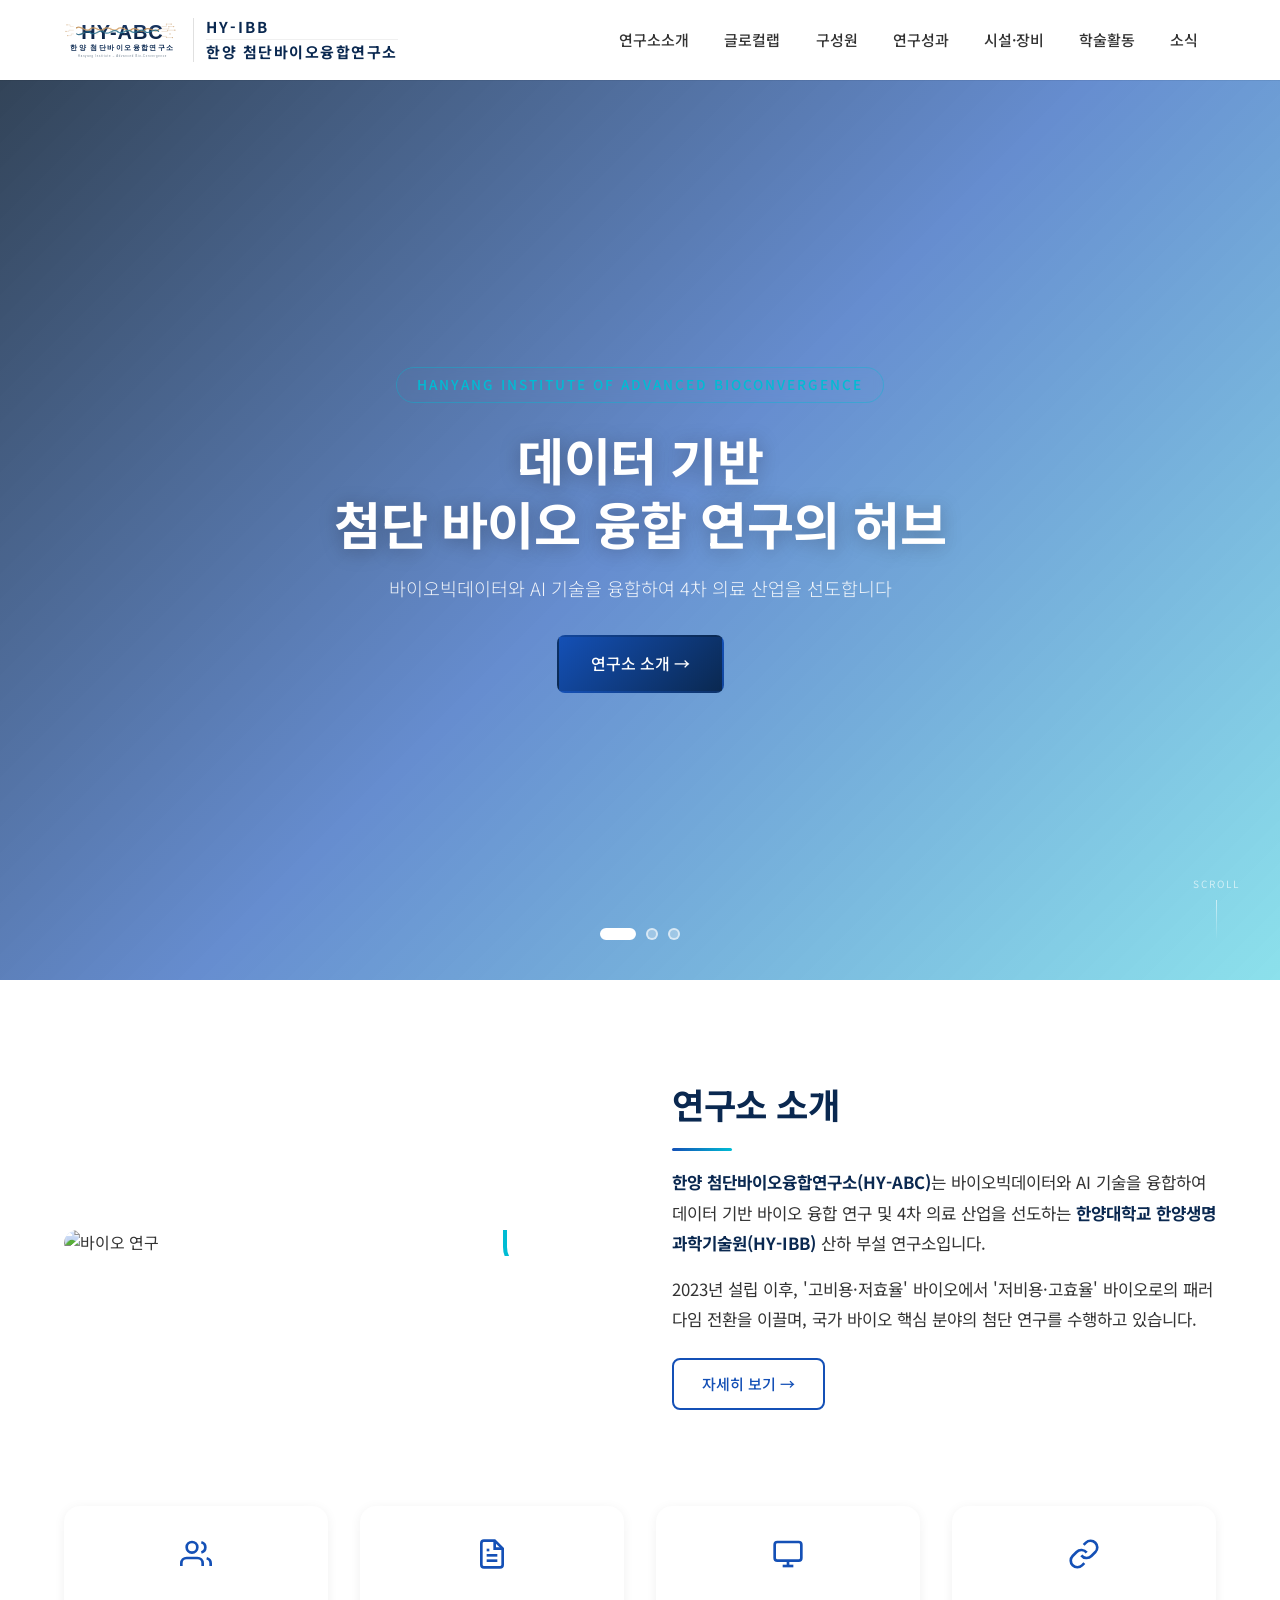
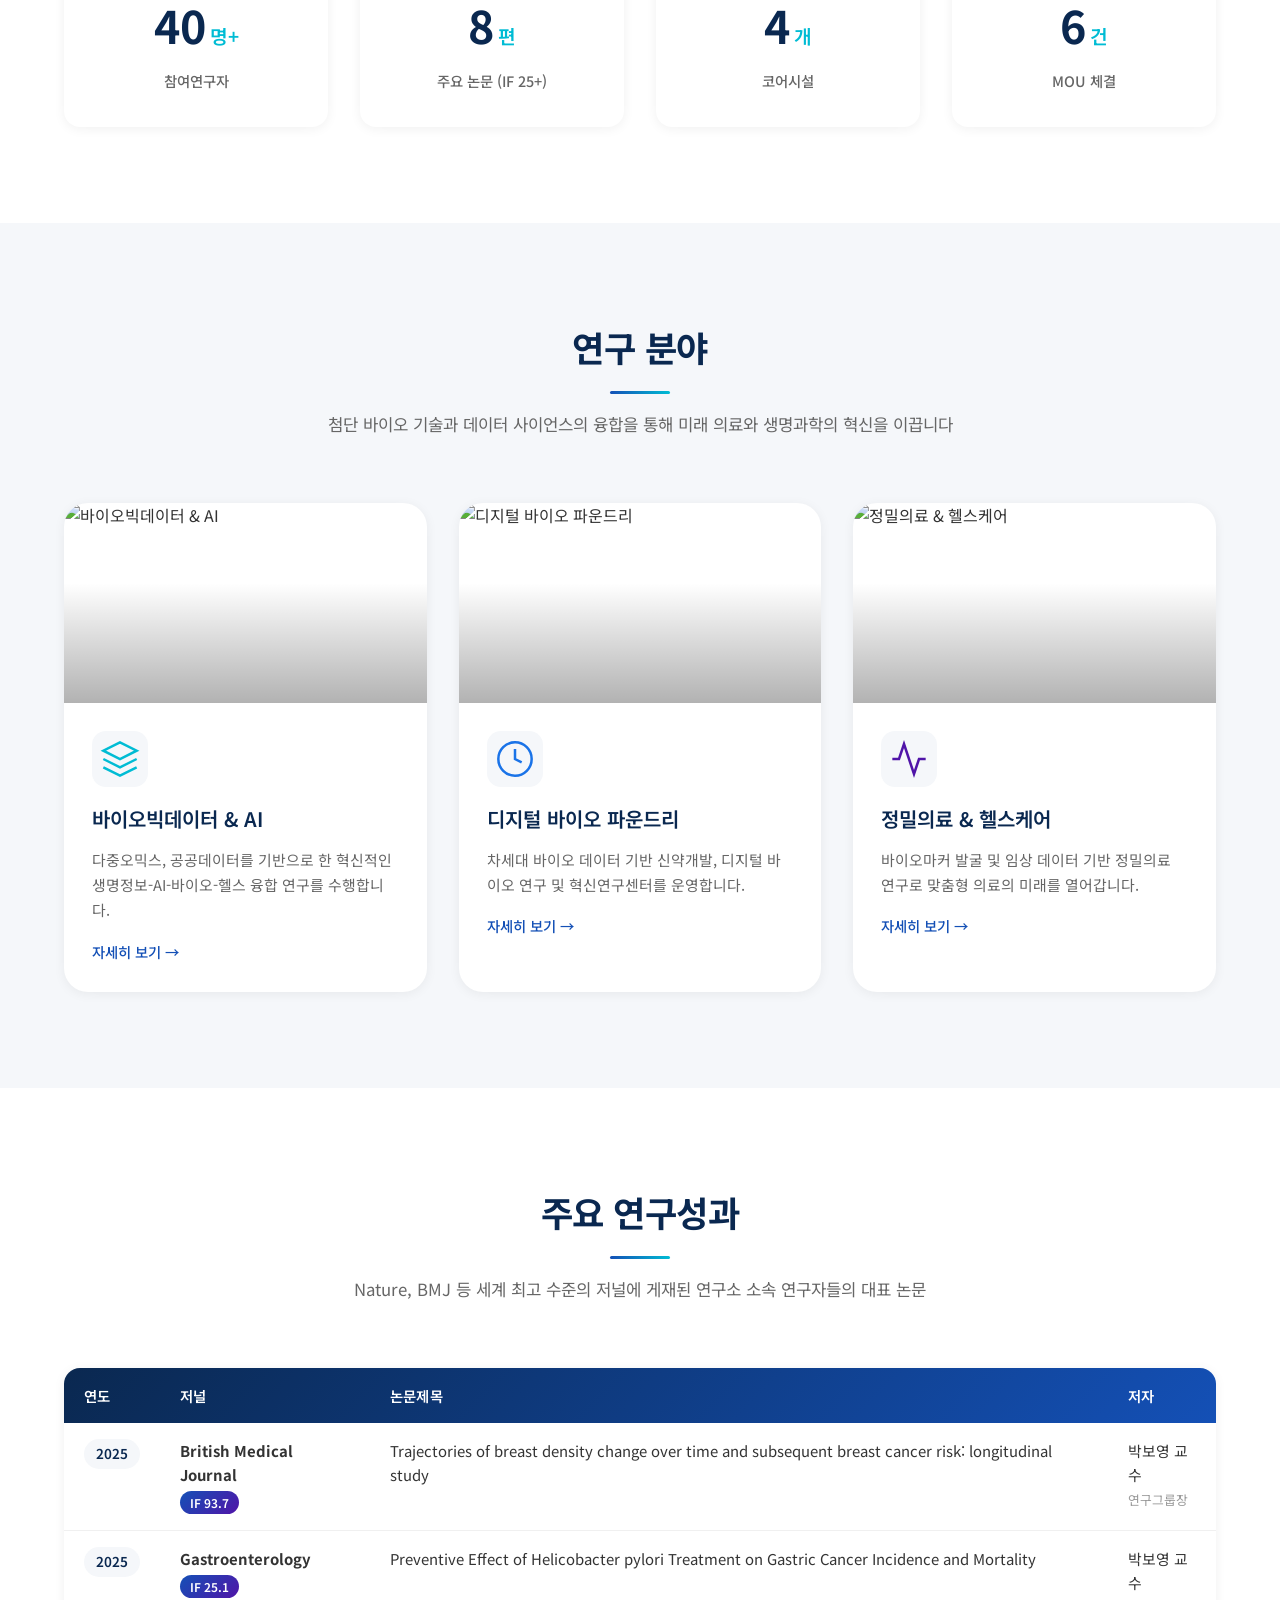
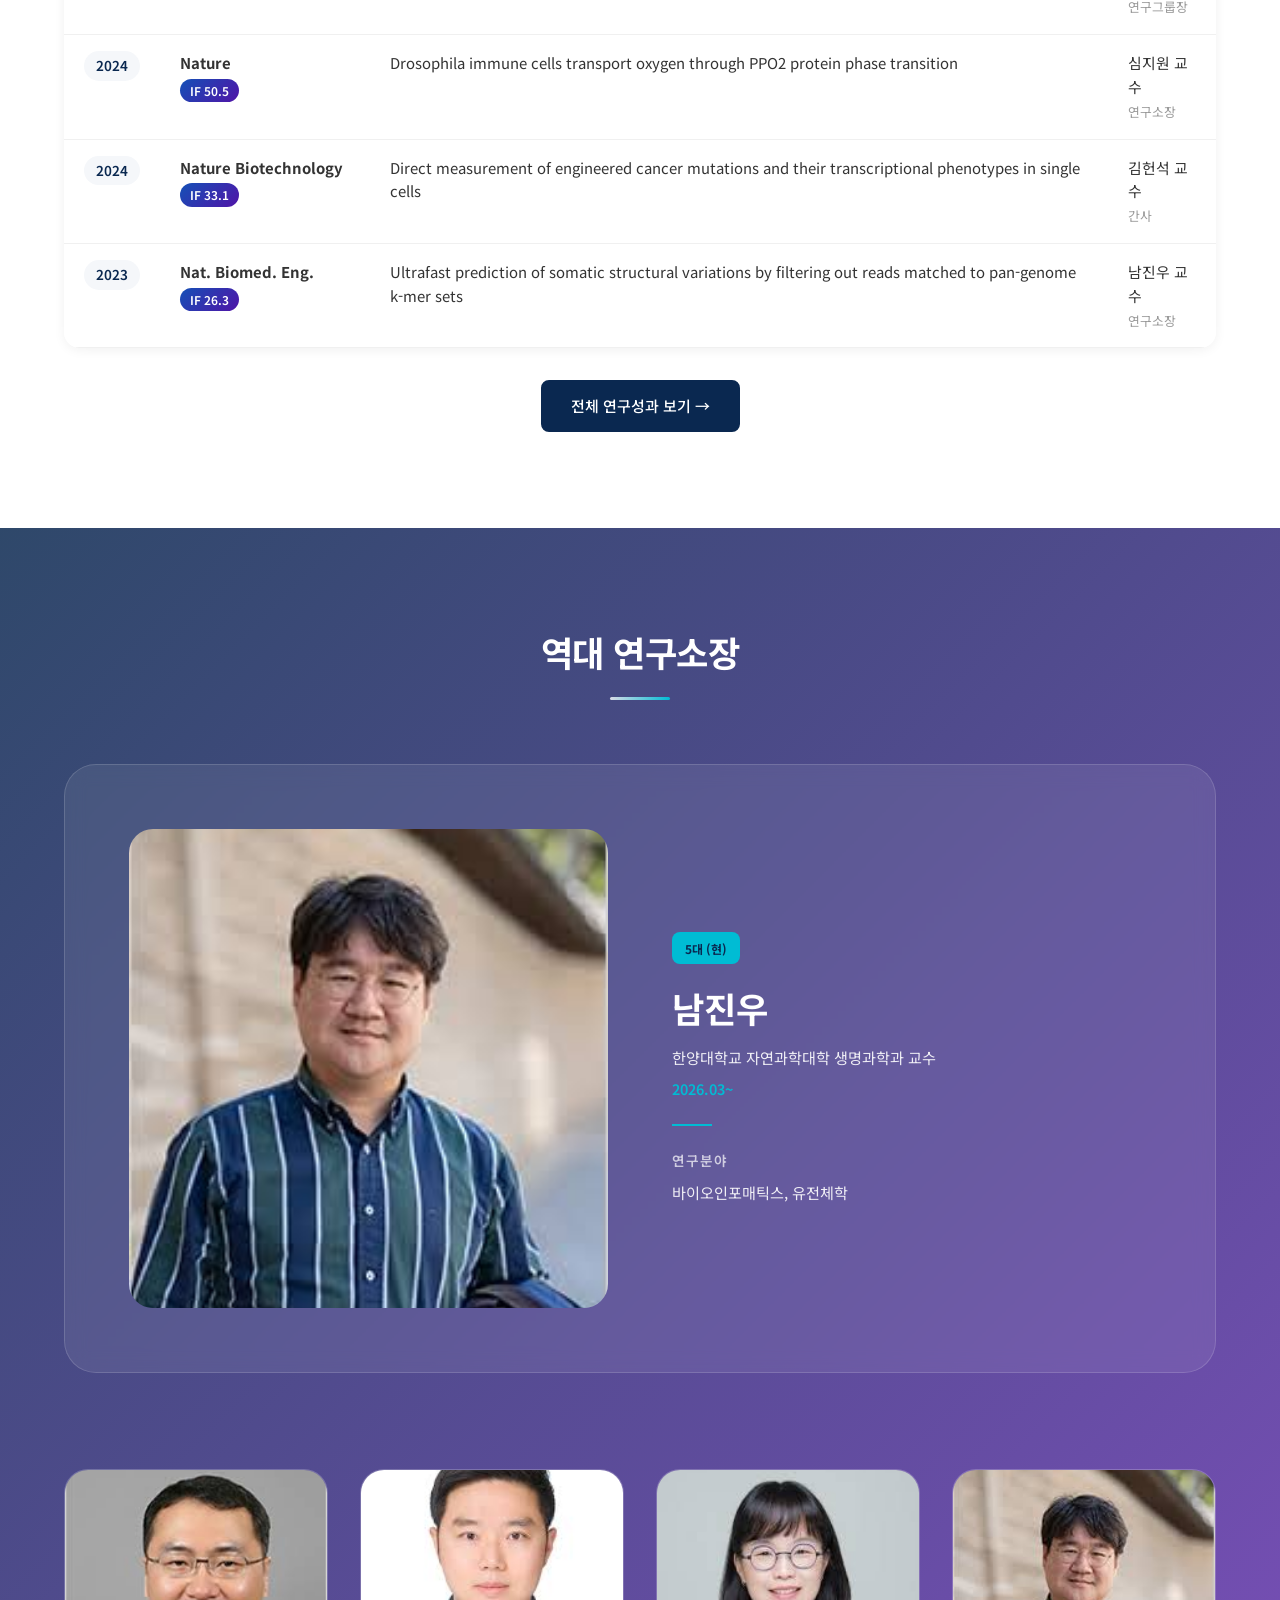
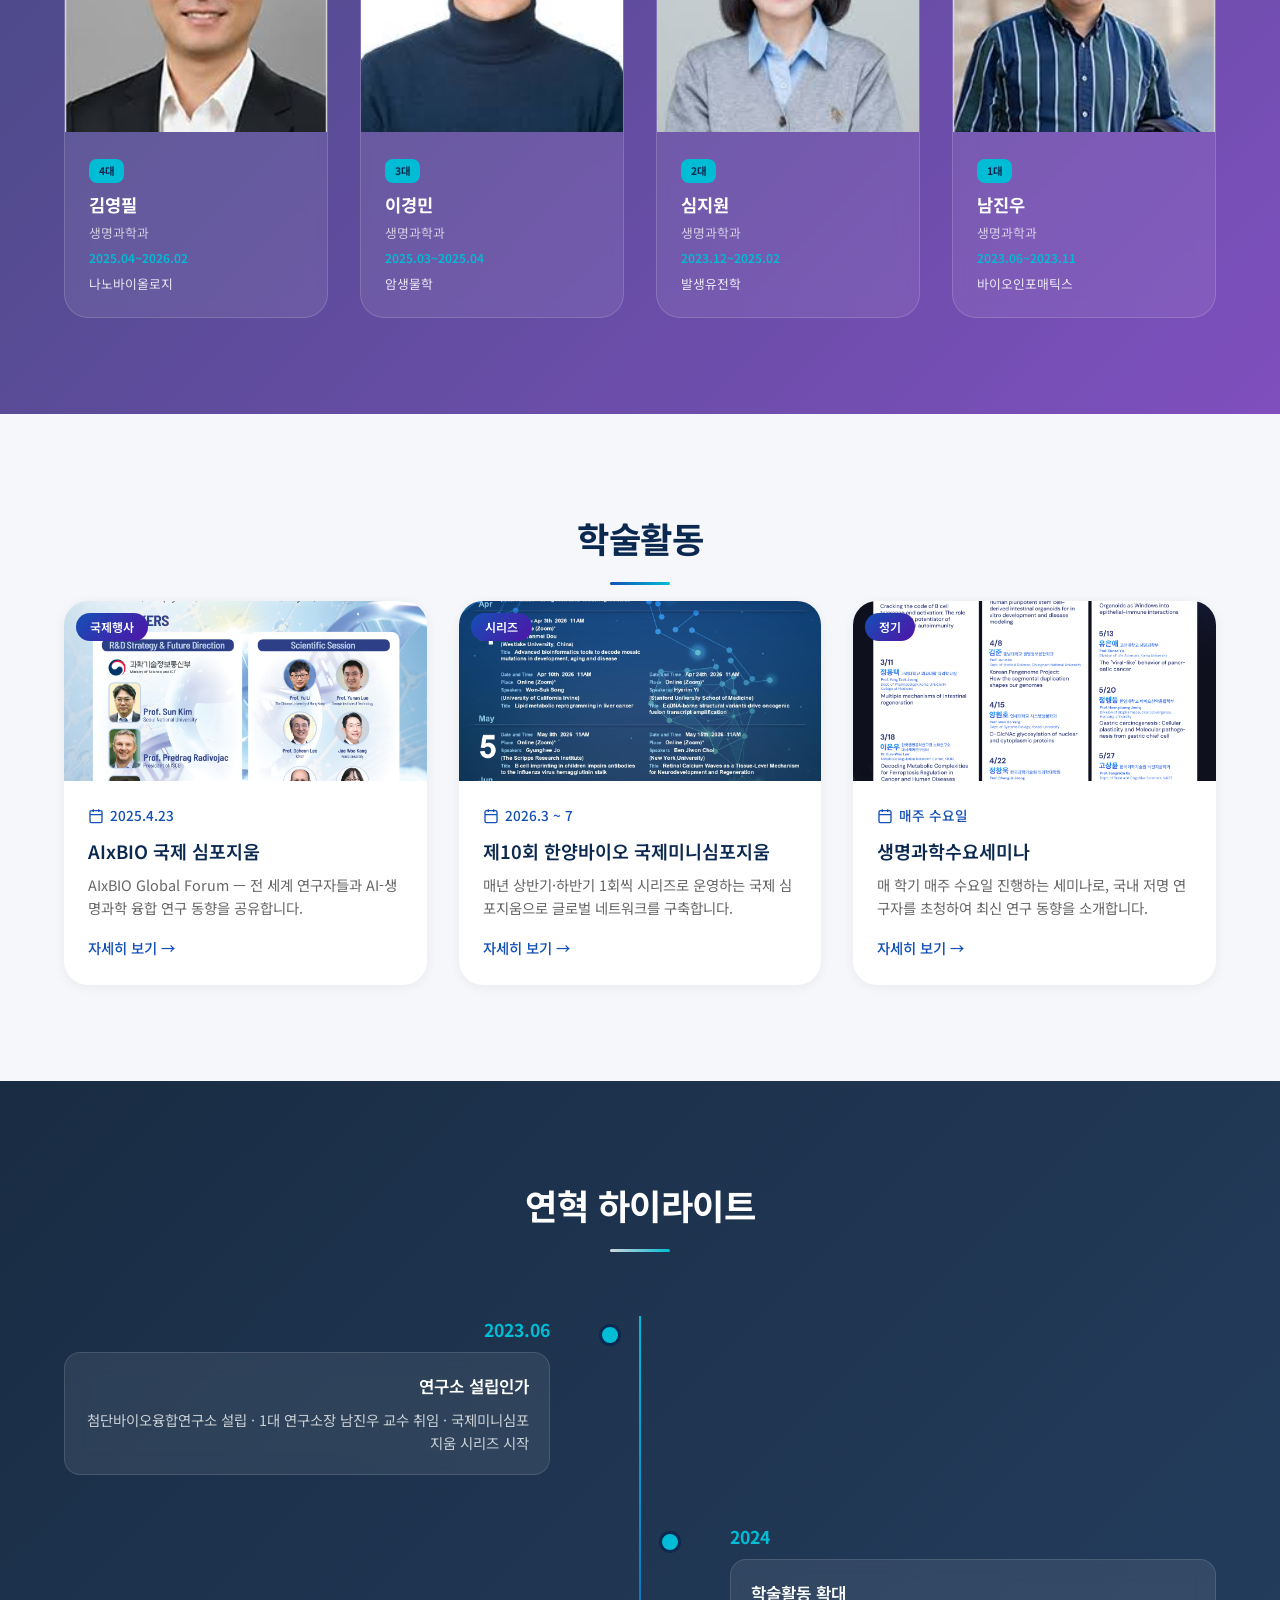
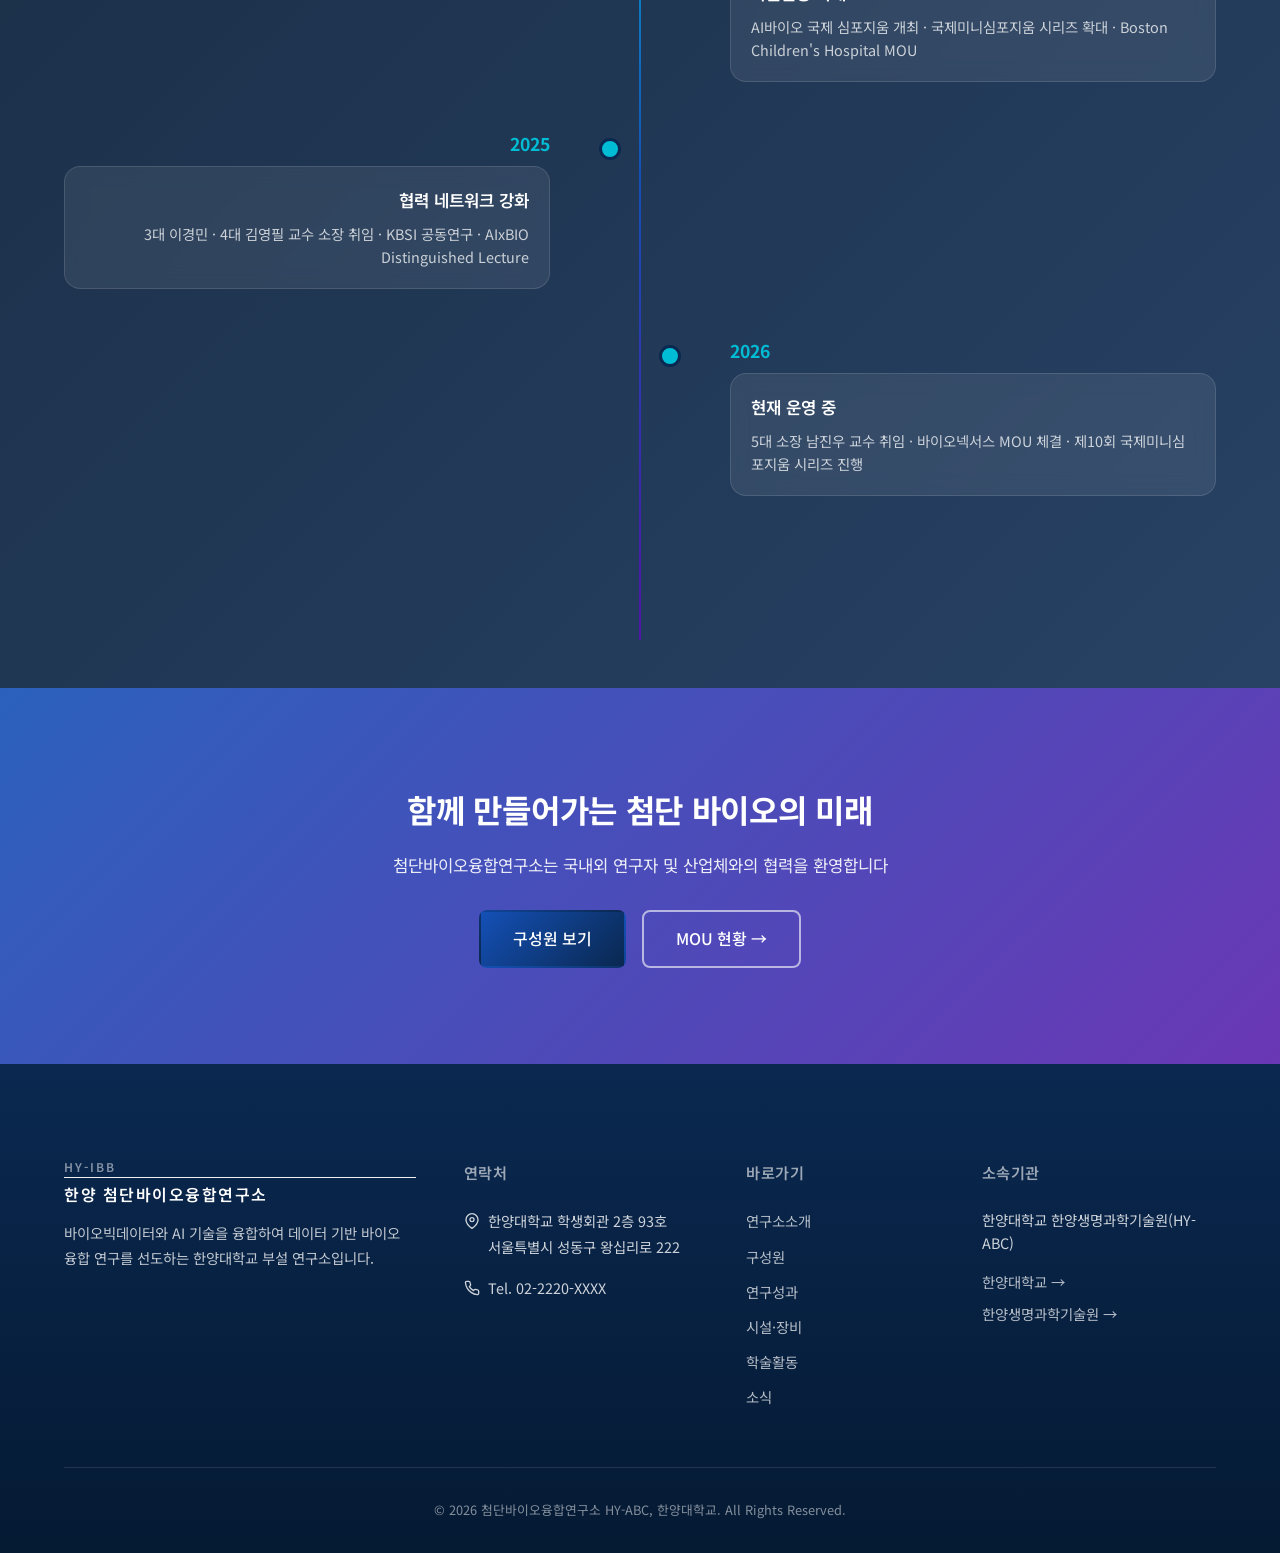
==== commit de1a211f: "첫화면 히어로 배경 교체: 2번=AIxBio(회로기판 뇌), 3번=자율실험실(로봇팔·자동화 랩) 이미지로 변경 - 1번 슬라이드(DNA/유전체)는 유지 - 이미지는 로컬(image" ====
--- a/index.html
+++ b/index.html
@@ -34,7 +34,7 @@
     <nav class="navbar navbar-main">
         <div class="container">
             <div class="navbar-brand">
-                <a href="/" class="logo">
+                <a href="index.html" class="logo">
                     <img src="images/logo-hyabc.svg" alt="HY-ABC 한양 첨단바이오융합연구소" class="logo-img" style="height: 44px; width: auto;">
                     <span class="logo-text-group">
                         <span class="logo-subtitle">HY-IBB</span>
@@ -82,6 +82,7 @@
                     <ul class="dropdown-menu">
                         <li><a href="pages/research.html#publications">주요논문</a></li>
                         <li><a href="pages/research.html#projects">연구과제</a></li>
+                        <li><a href="pages/research.html#patents">특허</a></li>
                     </ul>
                 </li>
                 <li class="nav-item dropdown">
@@ -130,7 +131,7 @@
 
         <!-- Slide 2: AI & Data -->
         <div class="hero-slide">
-            <div class="hero-bg-image" style="background-image: url('https://images.unsplash.com/photo-1507003211169-0a1dd7228f2d?w=1920&q=80');"></div>
+            <div class="hero-bg-image" style="background-image: url('images/hero/hero-aixbio.jpg');"></div>
             <div class="hero-overlay hero-overlay-purple"></div>
             <div class="hero-content">
                 <p class="hero-tag">AIxBIO International Symposium</p>
@@ -142,7 +143,7 @@
 
         <!-- Slide 3: Lab Infrastructure -->
         <div class="hero-slide">
-            <div class="hero-bg-image" style="background-image: url('https://images.unsplash.com/photo-1581093458791-9d42e3c7e117?w=1920&q=80');"></div>
+            <div class="hero-bg-image" style="background-image: url('images/hero/hero-autolab.jpg');"></div>
             <div class="hero-overlay hero-overlay-teal"></div>
             <div class="hero-content">
                 <p class="hero-tag">Core Research Facilities</p>
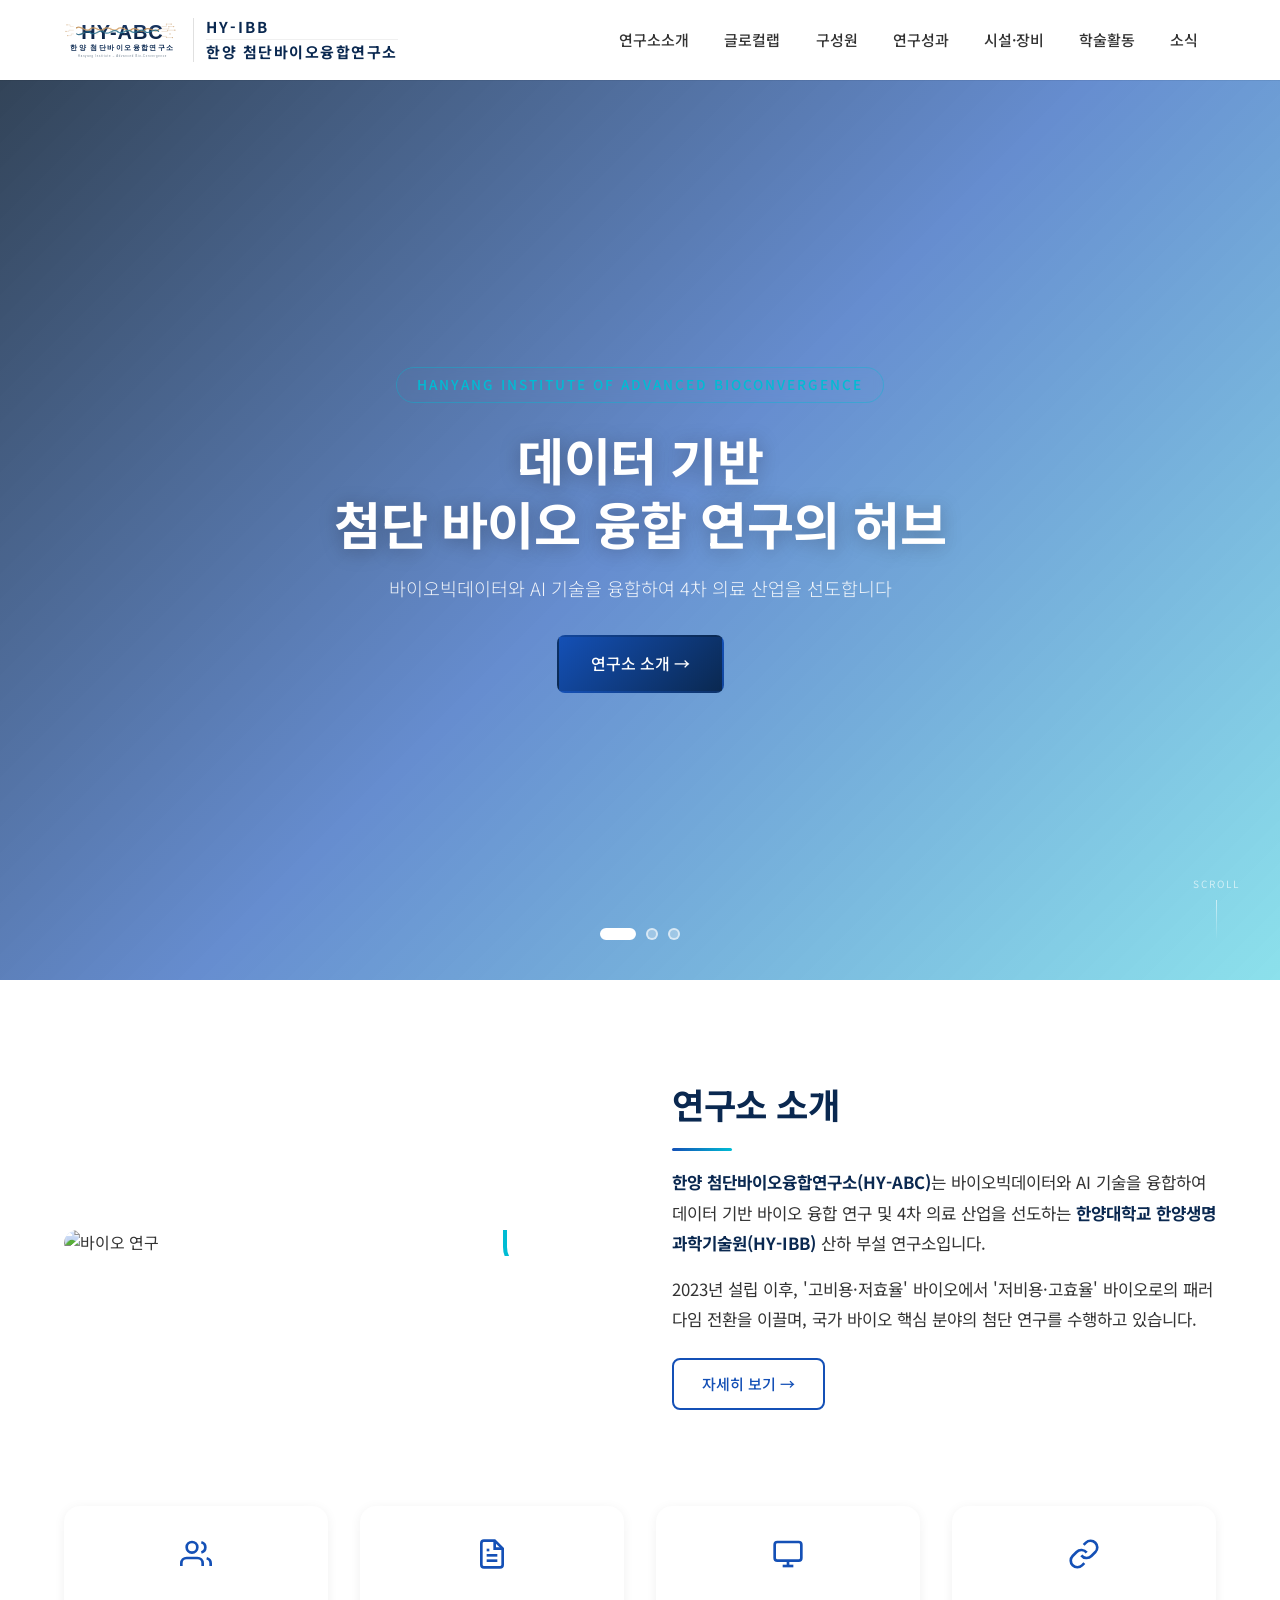
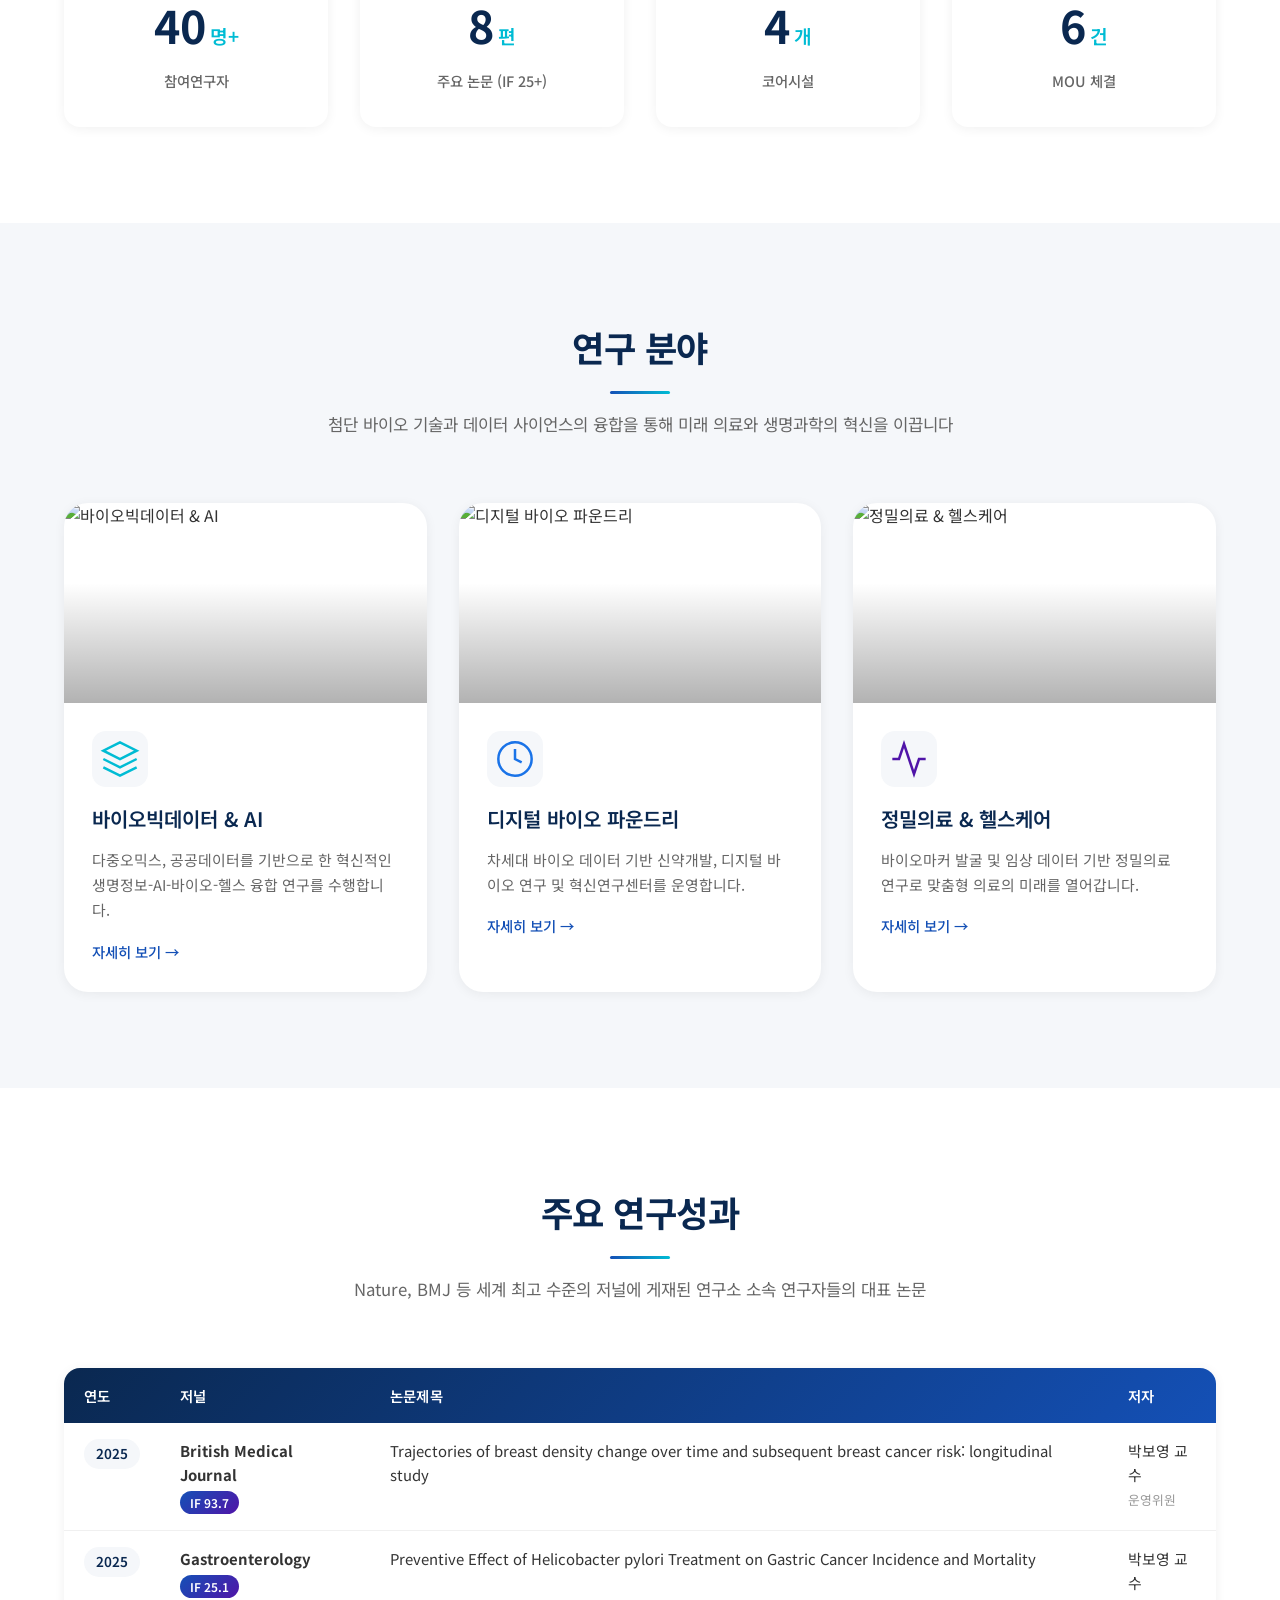
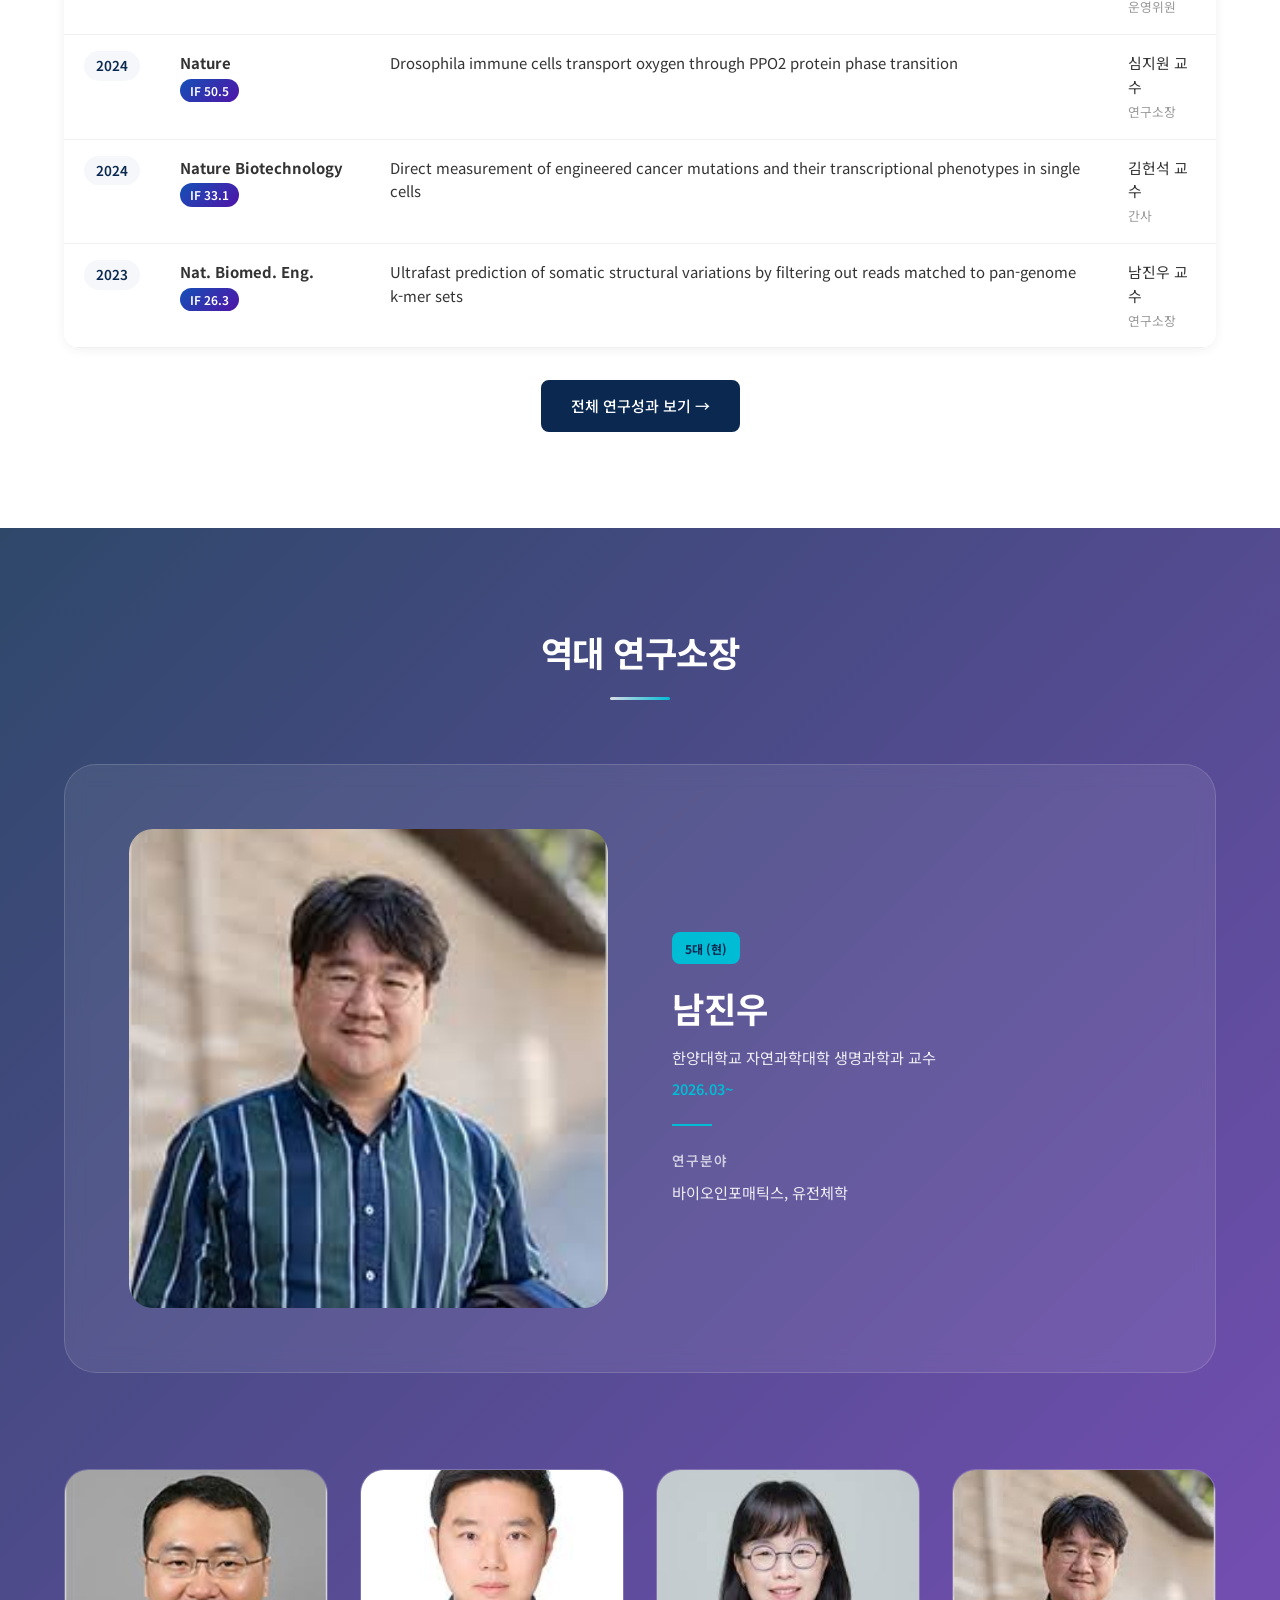
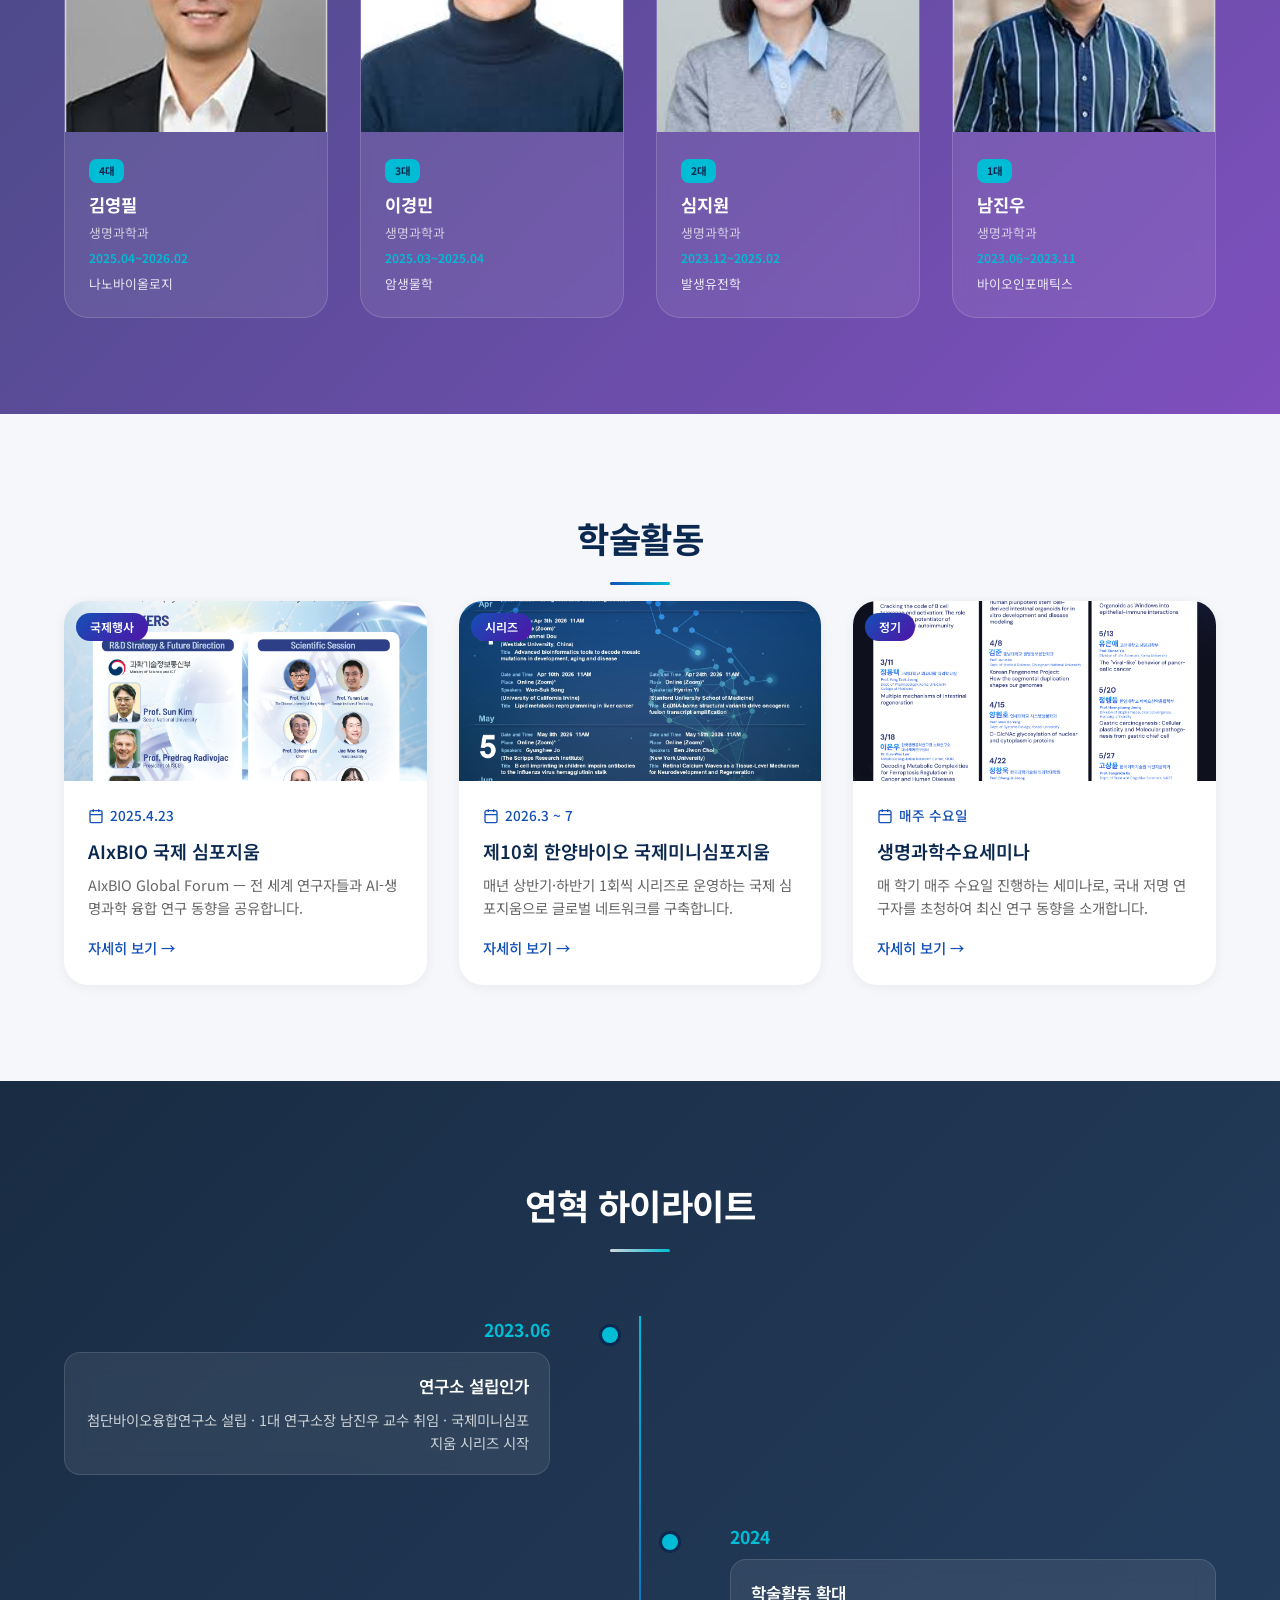
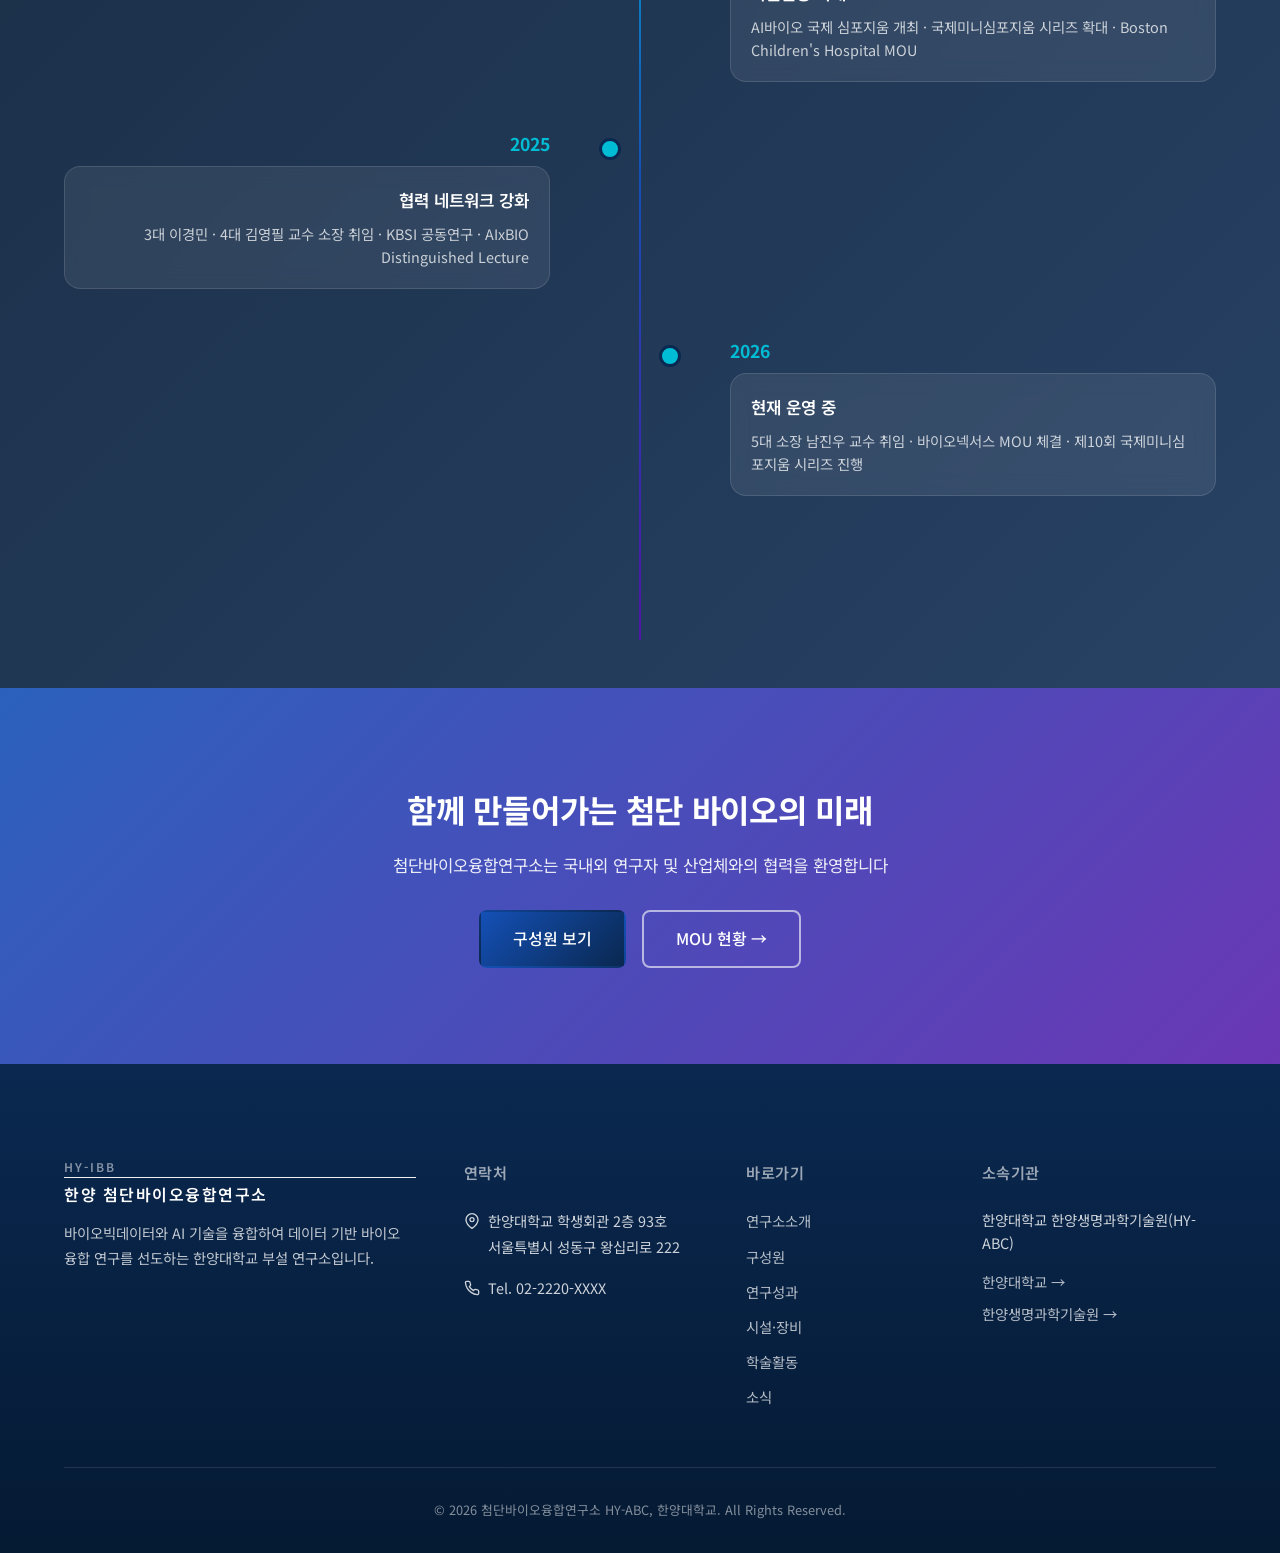
==== commit a09a9169: "글로컬랩 v1.1: 거버넌스 그림 교체(계획서 p17, 핵심연구그룹 2개) + index 박보영 라벨 운영위원 정정 - governance.png: 연구계획서 v1.1 p17 거버" ====
--- a/index.html
+++ b/index.html
@@ -131,7 +131,7 @@
 
         <!-- Slide 2: AI & Data -->
         <div class="hero-slide">
-            <div class="hero-bg-image" style="background-image: url('images/hero/hero-aixbio.jpg');"></div>
+            <div class="hero-bg-image" style="background-image: url('images/hero/hero-aixbio-v2.jpg');"></div>
             <div class="hero-overlay hero-overlay-purple"></div>
             <div class="hero-content">
                 <p class="hero-tag">AIxBIO International Symposium</p>
@@ -302,13 +302,13 @@
                             <td><span class="year-badge">2025</span></td>
                             <td><strong>British Medical Journal</strong><br><span class="impact-factor">IF 93.7</span></td>
                             <td>Trajectories of breast density change over time and subsequent breast cancer risk: longitudinal study</td>
-                            <td>박보영 교수<br><small class="text-muted">연구그룹장</small></td>
+                            <td>박보영 교수<br><small class="text-muted">운영위원</small></td>
                         </tr>
                         <tr>
                             <td><span class="year-badge">2025</span></td>
                             <td><strong>Gastroenterology</strong><br><span class="impact-factor">IF 25.1</span></td>
                             <td>Preventive Effect of Helicobacter pylori Treatment on Gastric Cancer Incidence and Mortality</td>
-                            <td>박보영 교수<br><small class="text-muted">연구그룹장</small></td>
+                            <td>박보영 교수<br><small class="text-muted">운영위원</small></td>
                         </tr>
                         <tr>
                             <td><span class="year-badge">2024</span></td>
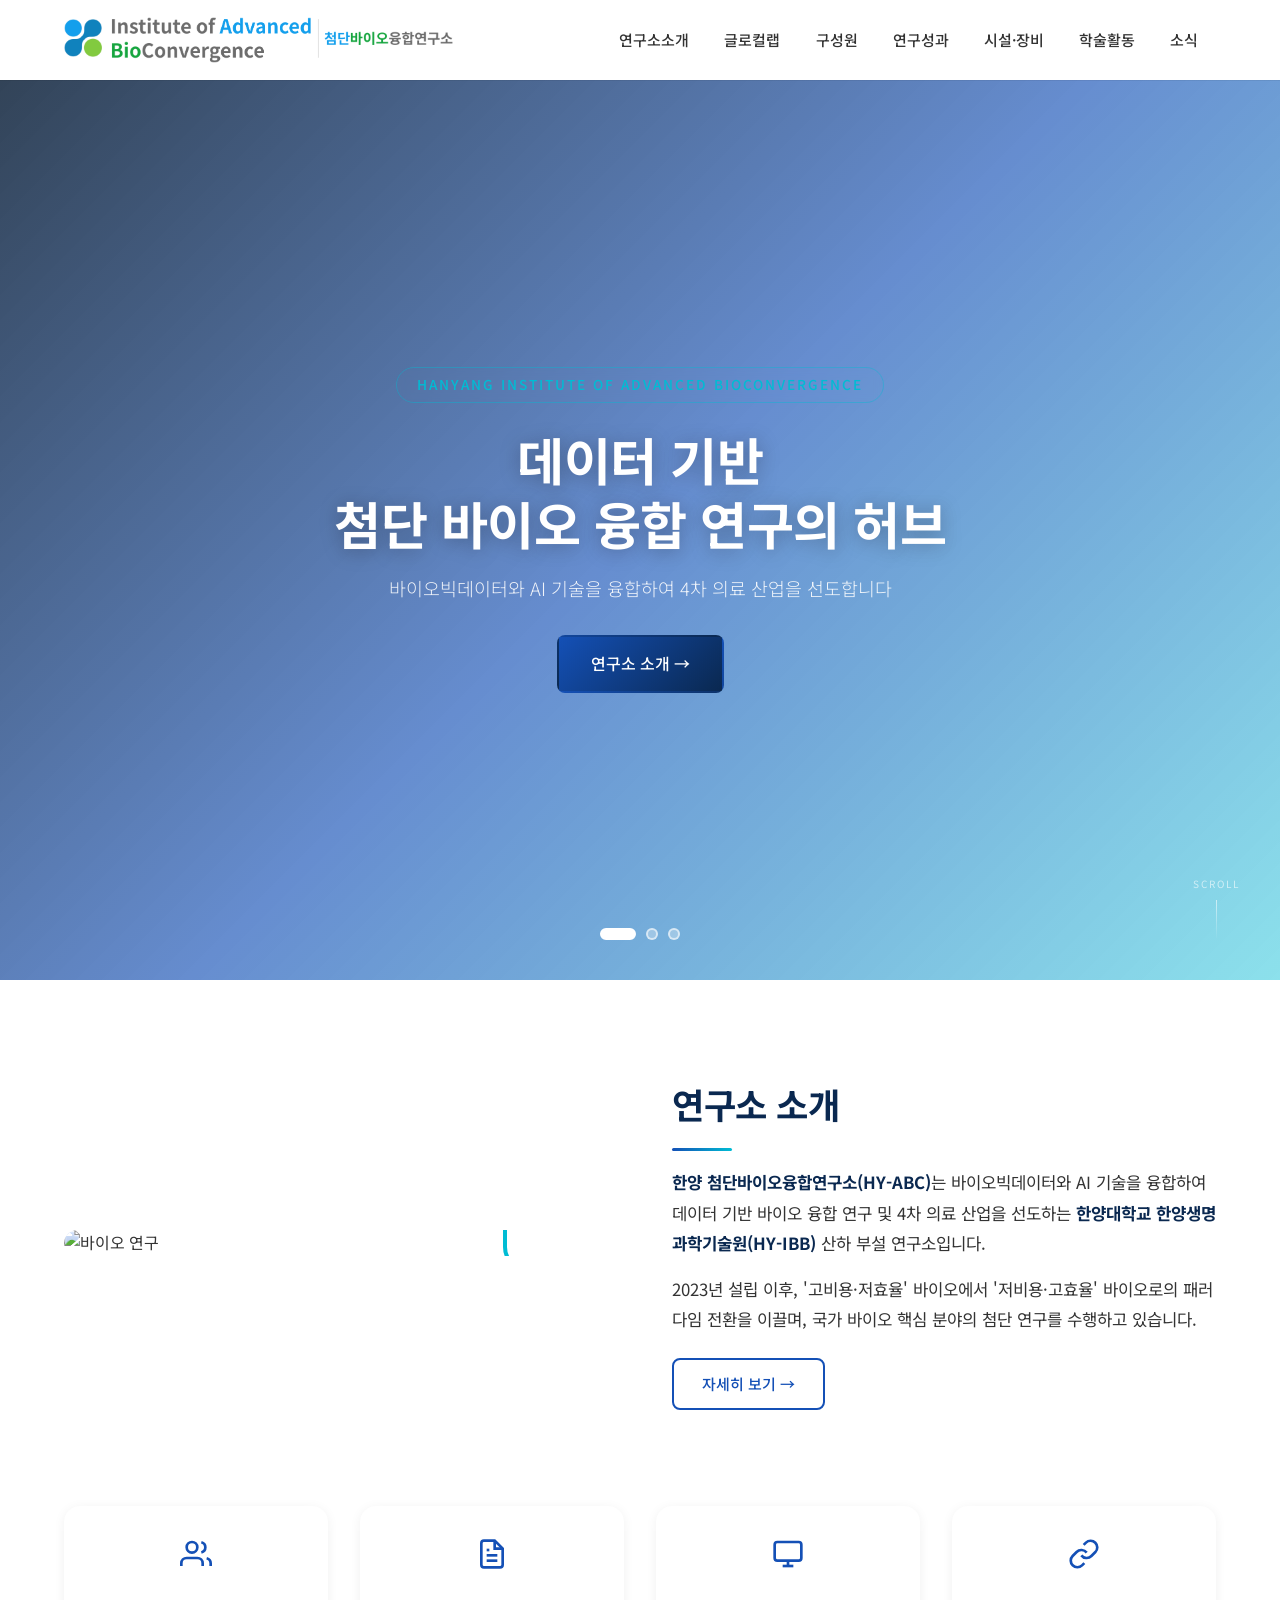
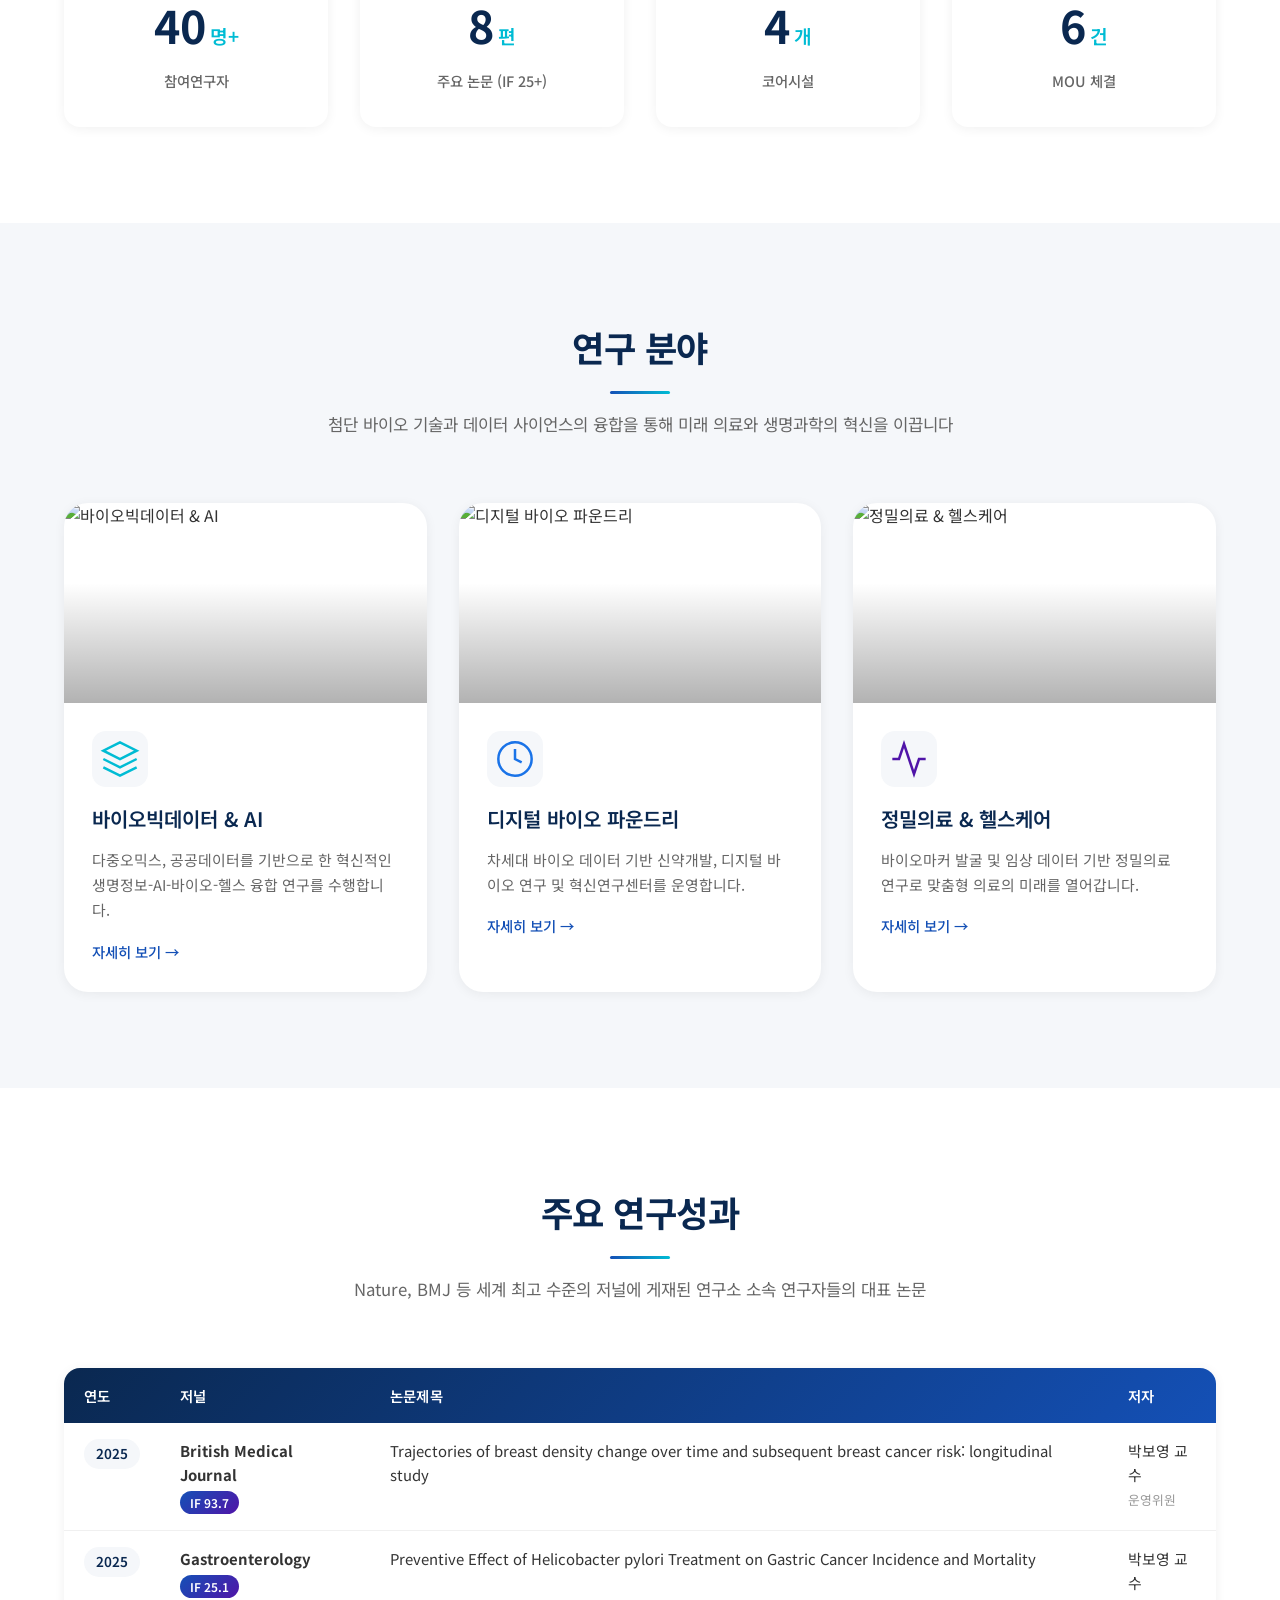
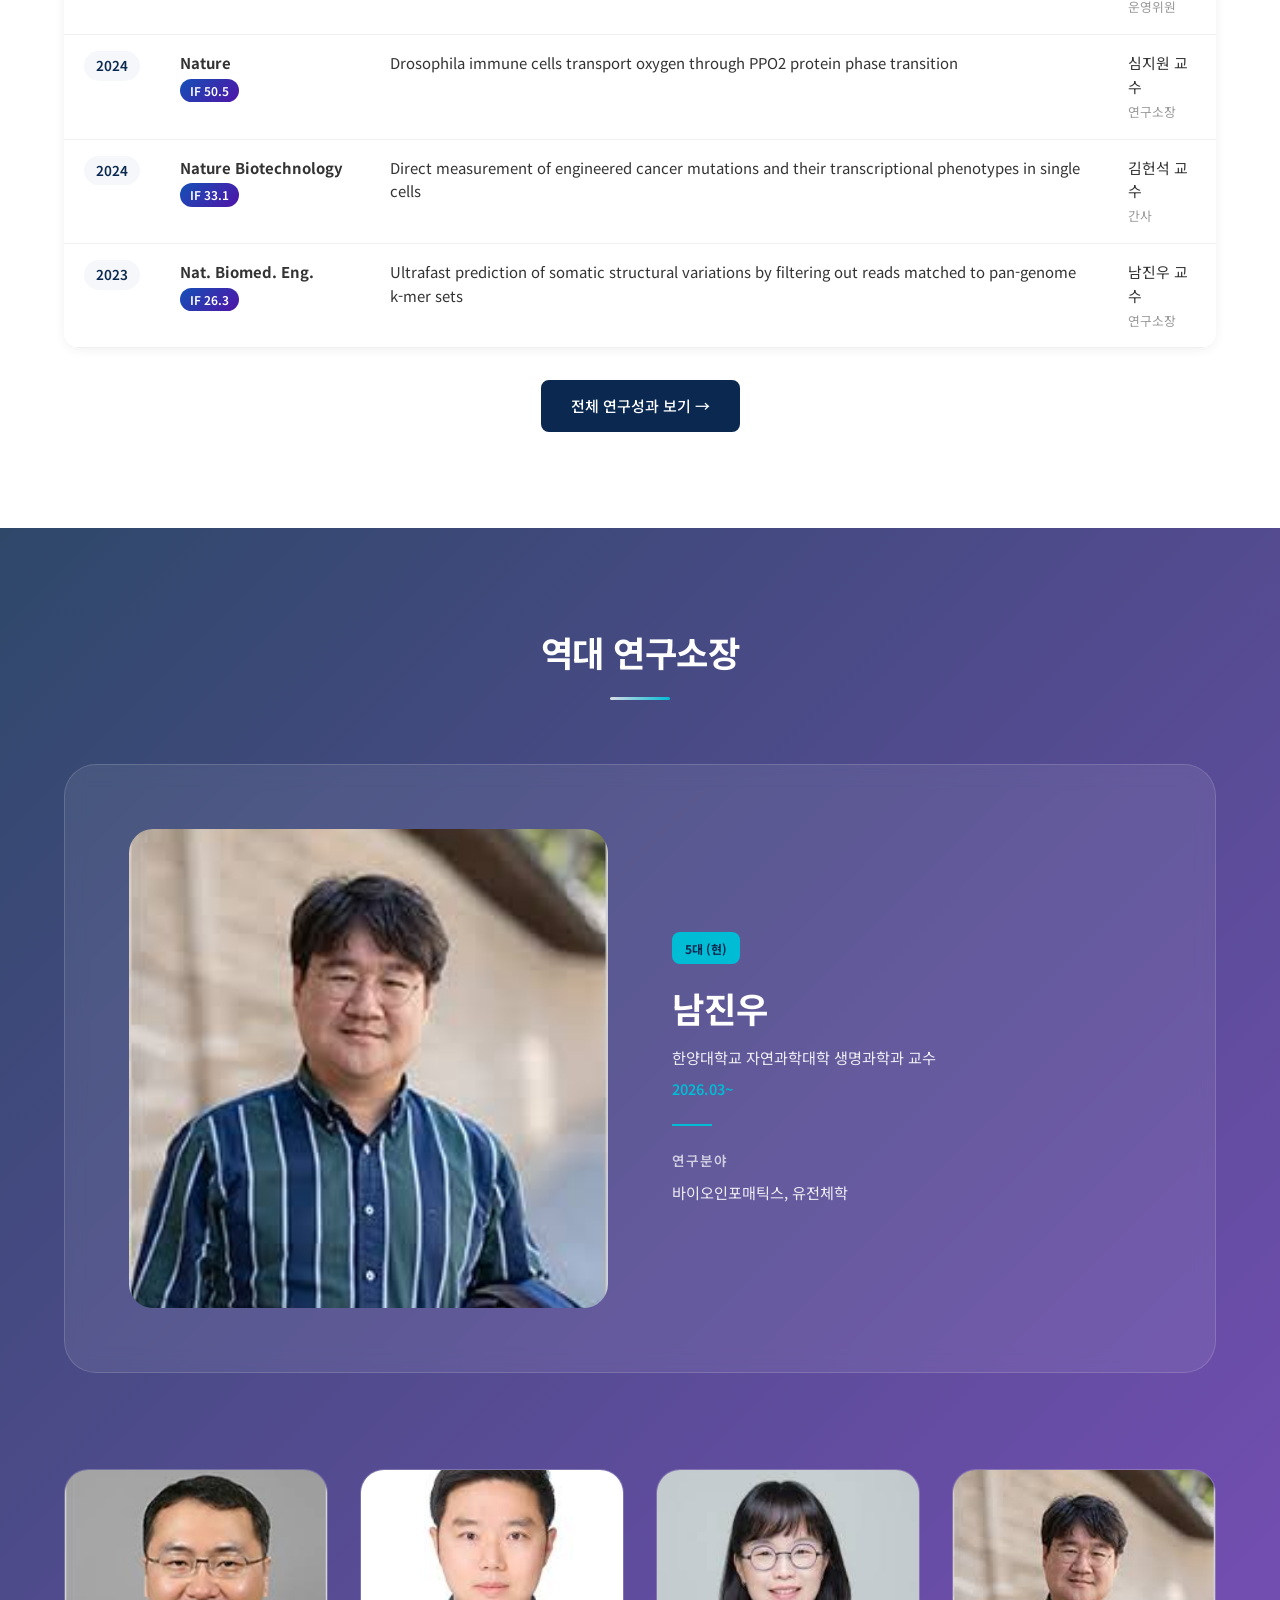
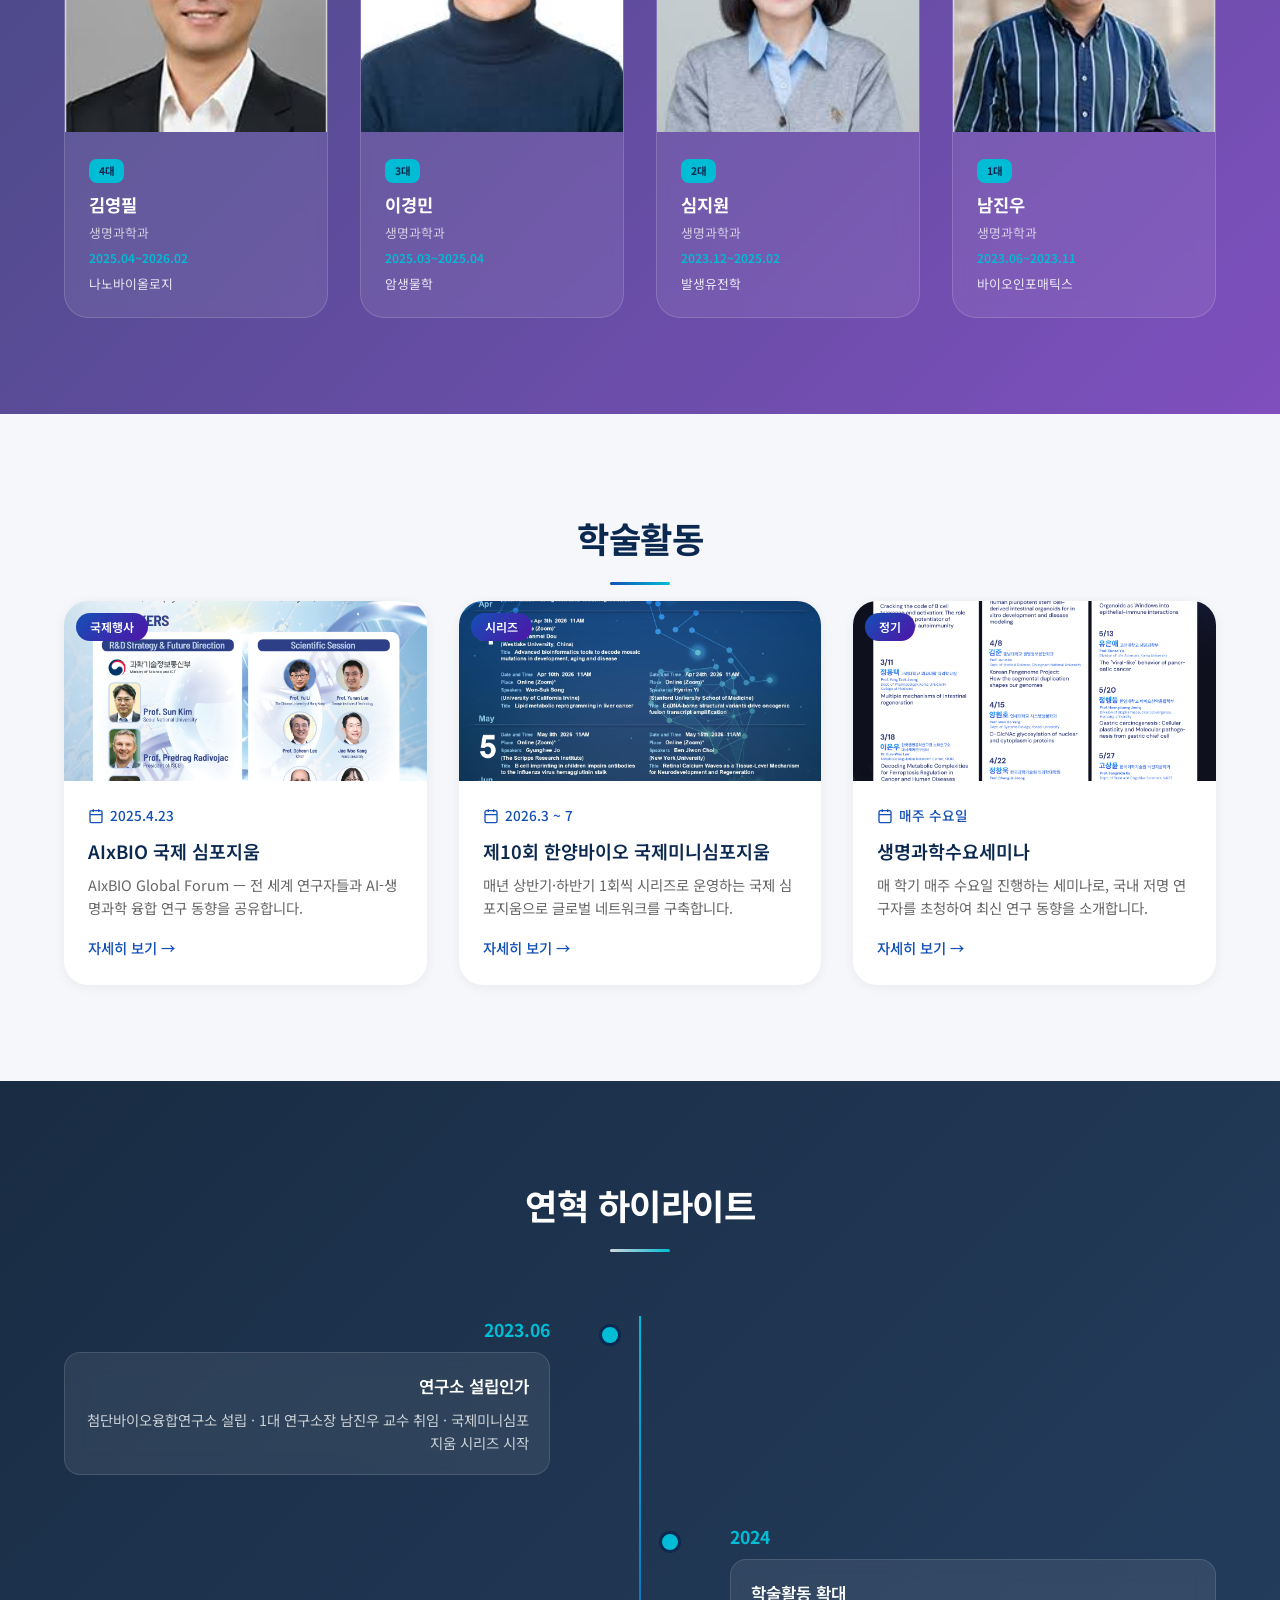
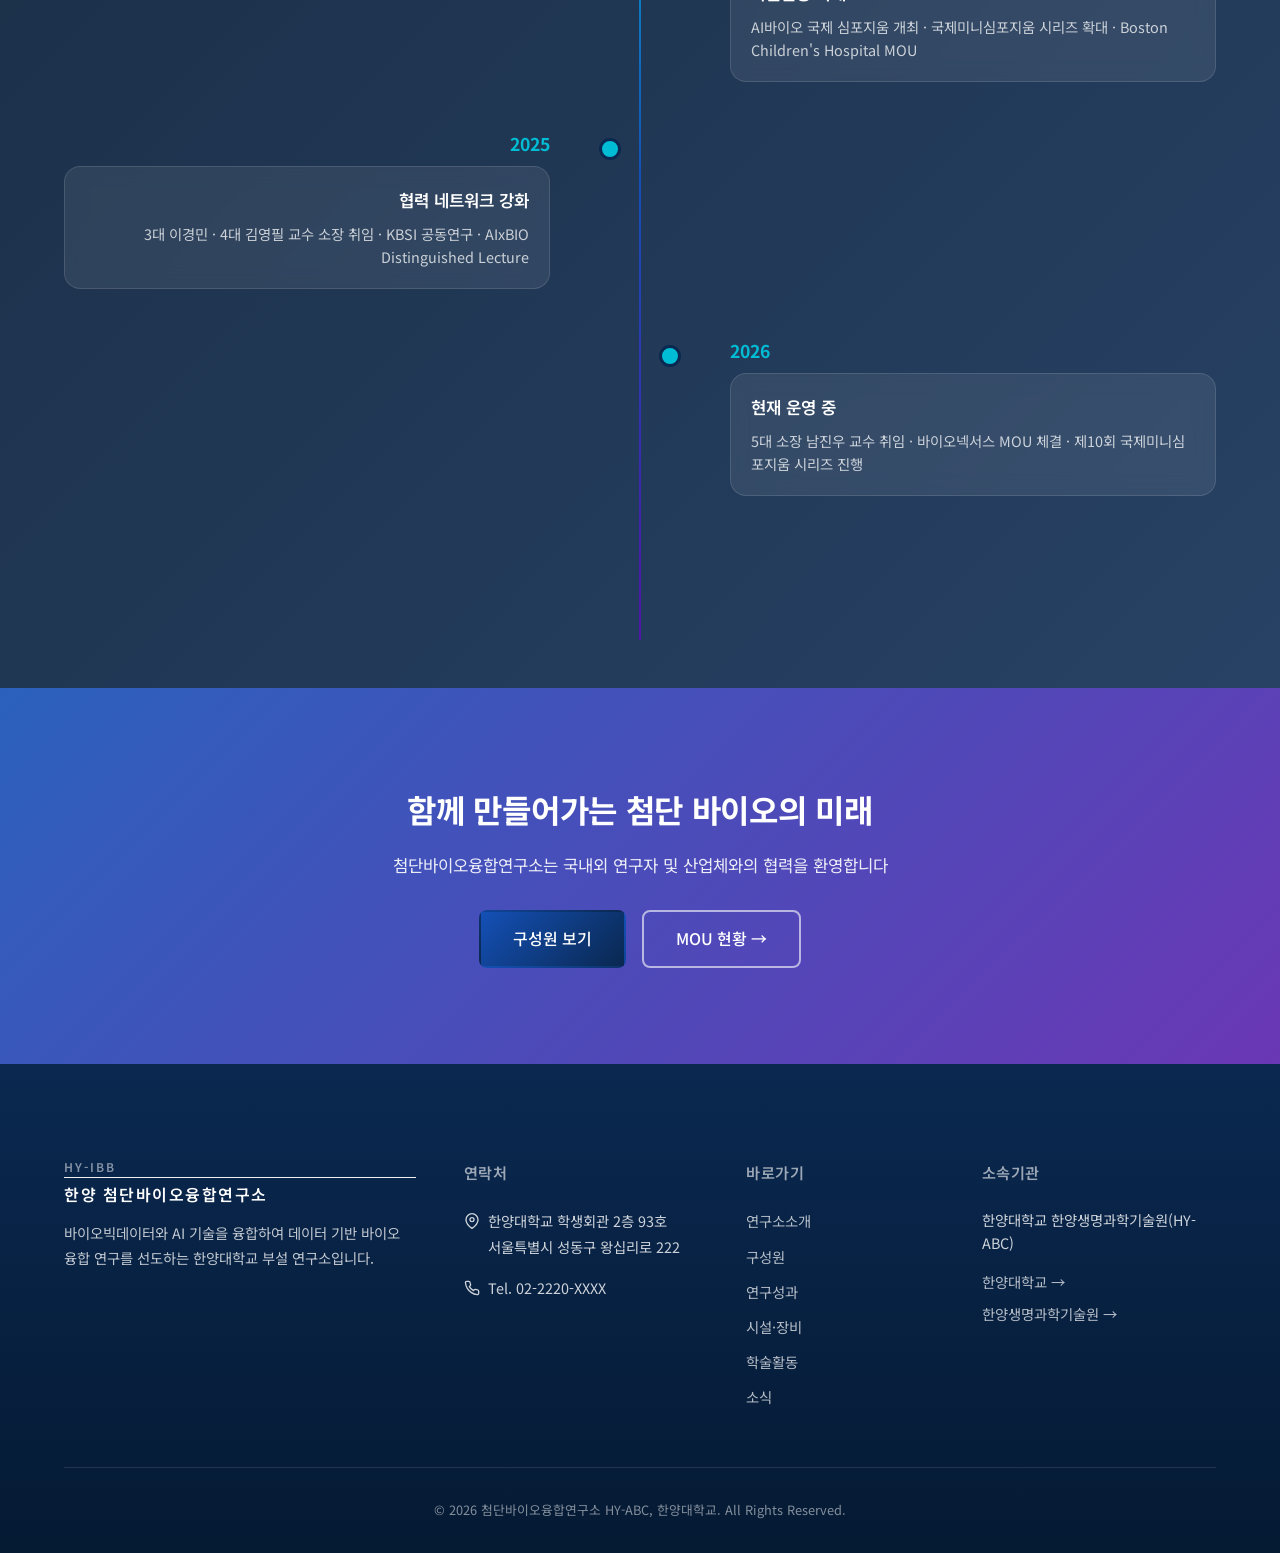
==== commit 096ef66e: "네비게이션 로고 교체: HY-ABC 공식 2-line 로고(투명 배경) 적용, 중복 텍스트 제거 - 로고 원본(흰 배경) 흰 사각형 방지 위해 배경 투명 처리·여백 트림 후 적용 " ====
--- a/index.html
+++ b/index.html
@@ -35,11 +35,7 @@
         <div class="container">
             <div class="navbar-brand">
                 <a href="index.html" class="logo">
-                    <img src="images/logo-hyabc.svg" alt="HY-ABC 한양 첨단바이오융합연구소" class="logo-img" style="height: 44px; width: auto;">
-                    <span class="logo-text-group">
-                        <span class="logo-subtitle">HY-IBB</span>
-                        <span class="logo-text">한양 첨단바이오융합연구소</span>
-                    </span>
+                    <img src="images/HY-ABC_EN_logo_2line.png" alt="첨단바이오융합연구소 HY-ABC — Institute of Advanced BioConvergence" class="logo-img" style="height:46px;width:auto;">
                 </a>
             </div>
 
--- a/css/style.css
+++ b/css/style.css
@@ -142,6 +142,21 @@
     transform: translateY(-1px);
 }
 
+.logo-img {
+    display: block;
+    height: 46px;
+    width: auto;
+    max-width: 100%;
+}
+
+@media (max-width: 768px) {
+    .logo-img { height: 38px; }
+}
+
+@media (max-width: 480px) {
+    .logo-img { height: 32px; }
+}
+
 .logo-icon {
     flex-shrink: 0;
 }
@@ -1938,12 +1953,13 @@
 }
 
 .org-chart {
-    max-width: 900px;
+    max-width: 980px;
     margin: 0 auto;
     display: flex;
     flex-direction: column;
     align-items: center;
     gap: 0;
+    --org-line: #cbd8e6;
 }
 
 .org-level-1,
@@ -1952,114 +1968,191 @@
 .org-level-4 {
     display: flex;
     justify-content: center;
-    gap: var(--spacing-lg);
+    gap: 22px;
     width: 100%;
 }
 
 .org-box {
-    background: white;
-    border-radius: var(--border-radius-md);
-    padding: var(--spacing-md) var(--spacing-lg);
+    background: #fff;
+    border: 1px solid #e6ecf3;
+    border-radius: 14px;
+    padding: 0;
     text-align: center;
-    box-shadow: 0 2px 12px rgba(0,0,0,0.06);
-    transition: all var(--transition-normal);
-    border-top: 3px solid transparent;
-    min-width: 160px;
+    box-shadow: 0 4px 16px rgba(11, 42, 74, 0.06);
+    transition: transform .2s ease, box-shadow .2s ease;
+    overflow: hidden;
+    display: flex;
+    flex-direction: column;
+    min-width: 180px;
+    position: relative;
 }
 
 .org-box:hover {
     transform: translateY(-4px);
-    box-shadow: 0 8px 24px rgba(0,0,0,0.1);
-}
-
+    box-shadow: 0 12px 28px rgba(11, 42, 74, 0.12);
+}
+
+/* ── 연구소장 (최상단) ── */
 .org-box.director {
-    background: linear-gradient(135deg, var(--color-primary), var(--color-primary-light));
-    color: white;
-    border-top: none;
-    min-width: 200px;
-    padding: var(--spacing-lg) var(--spacing-xl);
+    background: linear-gradient(135deg, #0b2a4a, #1560bd);
+    color: #fff;
+    border: none;
+    min-width: 250px;
+    padding: 20px 30px;
+    display: block;
 }
 
 .org-box.director .org-title {
-    color: white;
+    background: none;
+    color: #fff;
+    padding: 0;
     font-size: 1.2rem;
+    letter-spacing: .5px;
+    margin: 0;
 }
 
 .org-director-name {
-    color: rgba(255, 255, 255, 0.9);
-    font-size: 1rem;
-    font-weight: var(--font-weight-medium);
-    margin-top: 0.25rem;
-}
-
-.org-box.committee {
-    border-top-color: var(--color-primary-light);
-    flex: 1.2;
-}
-
-.org-box.secretary {
-    border-top-color: var(--color-accent);
-    flex: 0.6;
-}
-
-.org-box.researcher {
-    border-top-color: var(--color-secondary);
-    flex: 0.8;
-}
-
-.org-box.participants {
-    border-top-color: var(--color-accent-light);
-    background: linear-gradient(135deg, rgba(0, 188, 212, 0.05), rgba(45, 184, 135, 0.05));
-    min-width: 250px;
-}
-
+    color: rgba(255, 255, 255, 0.92);
+    font-size: 1.05rem;
+    font-weight: 600;
+    margin-top: 5px;
+}
+
+/* ── 2단계 박스: 컬러 헤더밴드 + 본문 ── */
 .org-title {
-    font-size: 1rem;
-    font-weight: var(--font-weight-bold);
-    color: var(--color-primary);
-    margin-bottom: 0.5rem;
-}
+    font-size: 0.98rem;
+    font-weight: 700;
+    color: #fff;
+    background: #1560bd;
+    padding: 11px 14px;
+    margin: 0;
+    letter-spacing: .3px;
+}
+
+.org-box.committee { flex: 1 1 0; }
+.org-box.researcher { flex: 1 1 0; }
+.org-box.secretary { flex: 1 1 0; }
+
+.org-box.committee .org-title { background: #1560bd; }
+.org-box.researcher .org-title { background: #0e7490; }
+.org-box.secretary .org-title { background: #7c3aed; }
 
 .org-subtitle {
-    font-size: 0.8rem;
-    color: var(--color-text-lighter);
-    margin-bottom: 0.75rem;
-    font-weight: var(--font-weight-medium);
+    font-size: 0.72rem;
+    color: #8a97a5;
+    margin: 12px 0 8px;
+    font-weight: 700;
+    letter-spacing: .6px;
+    text-transform: uppercase;
+}
+
+.org-subtitle-2 {
+    font-size: 0.82rem;
+    color: #0e7490;
+    font-weight: 700;
+    margin: 4px 0 8px;
+}
+
+.org-divider {
+    height: 1px;
+    background: #eef2f6;
+    margin: 12px 16px 0;
 }
 
 .org-members {
     display: flex;
     flex-wrap: wrap;
-    gap: 0.4rem;
+    gap: 6px;
     justify-content: center;
-}
+    padding: 12px 16px 16px;
+}
+
+.org-subtitle + .org-members,
+.org-subtitle-2 + .org-members { padding-top: 0; }
 
 .org-members span {
     display: inline-block;
-    background: var(--color-bg-light);
-    color: var(--color-text);
-    padding: 0.25rem 0.65rem;
+    background: #eef4fb;
+    color: #23405c;
+    padding: 4px 12px;
     border-radius: 20px;
-    font-size: 0.85rem;
-    font-weight: var(--font-weight-medium);
+    font-size: 0.82rem;
+    font-weight: 500;
+    border: 1px solid #dbe7f5;
+}
+
+.org-members span small {
+    color: #6b7a8c;
+    font-weight: 500;
+    font-size: 0.72rem;
+}
+
+/* ── 참여연구자 (최하단) ── */
+.org-box.participants {
+    background: linear-gradient(135deg, rgba(21, 96, 189, 0.05), rgba(14, 116, 144, 0.05));
+    border: 1px solid #dbe7f5;
+    min-width: 260px;
+    padding: 18px 24px;
+    display: block;
+}
+
+.org-box.participants .org-title {
+    background: none;
+    color: #0b2a4a;
+    padding: 0;
+    font-size: 1rem;
 }
 
 .org-count {
-    font-size: 1.8rem;
-    font-weight: var(--font-weight-bold);
-    color: var(--color-accent);
-    margin-top: 0.25rem;
-}
-
-/* Org Chart Connectors */
+    font-size: 1.9rem;
+    font-weight: 800;
+    color: #1560bd;
+    margin-top: 2px;
+}
+
+/* ── 커넥터 (수직선 + 수평 브랜치) ── */
 .org-connector-1,
 .org-connector-2,
 .org-connector-3 {
     width: 2px;
+    height: 26px;
+    background: var(--org-line);
+    margin: 0 auto;
+}
+
+.org-level-2 {
+    position: relative;
+    padding-top: 30px;
+    align-items: stretch;
+}
+
+.org-level-2::before {
+    content: '';
+    position: absolute;
+    top: 0;
+    left: 16.66%;
+    right: 16.66%;
+    height: 2px;
+    background: var(--org-line);
+}
+
+.org-level-2 > .org-box::before {
+    content: '';
+    position: absolute;
+    top: -30px;
+    left: 50%;
+    transform: translateX(-50%);
+    width: 2px;
     height: 30px;
-    background: linear-gradient(180deg, var(--color-primary-light), var(--color-accent));
-    margin: 0 auto;
-    position: relative;
+    background: var(--org-line);
+}
+
+@media (max-width: 820px) {
+    .org-level-2 { flex-direction: column; align-items: center; gap: 26px; padding-top: 26px; }
+    .org-level-2::before { display: none; }
+    .org-level-2 > .org-box { min-width: 260px; }
+    .org-level-2 > .org-box::before { top: -26px; height: 26px; }
+    .org-level-2 > .org-box:first-child::before { display: none; }
 }
 
 .org-connector-1::after,
